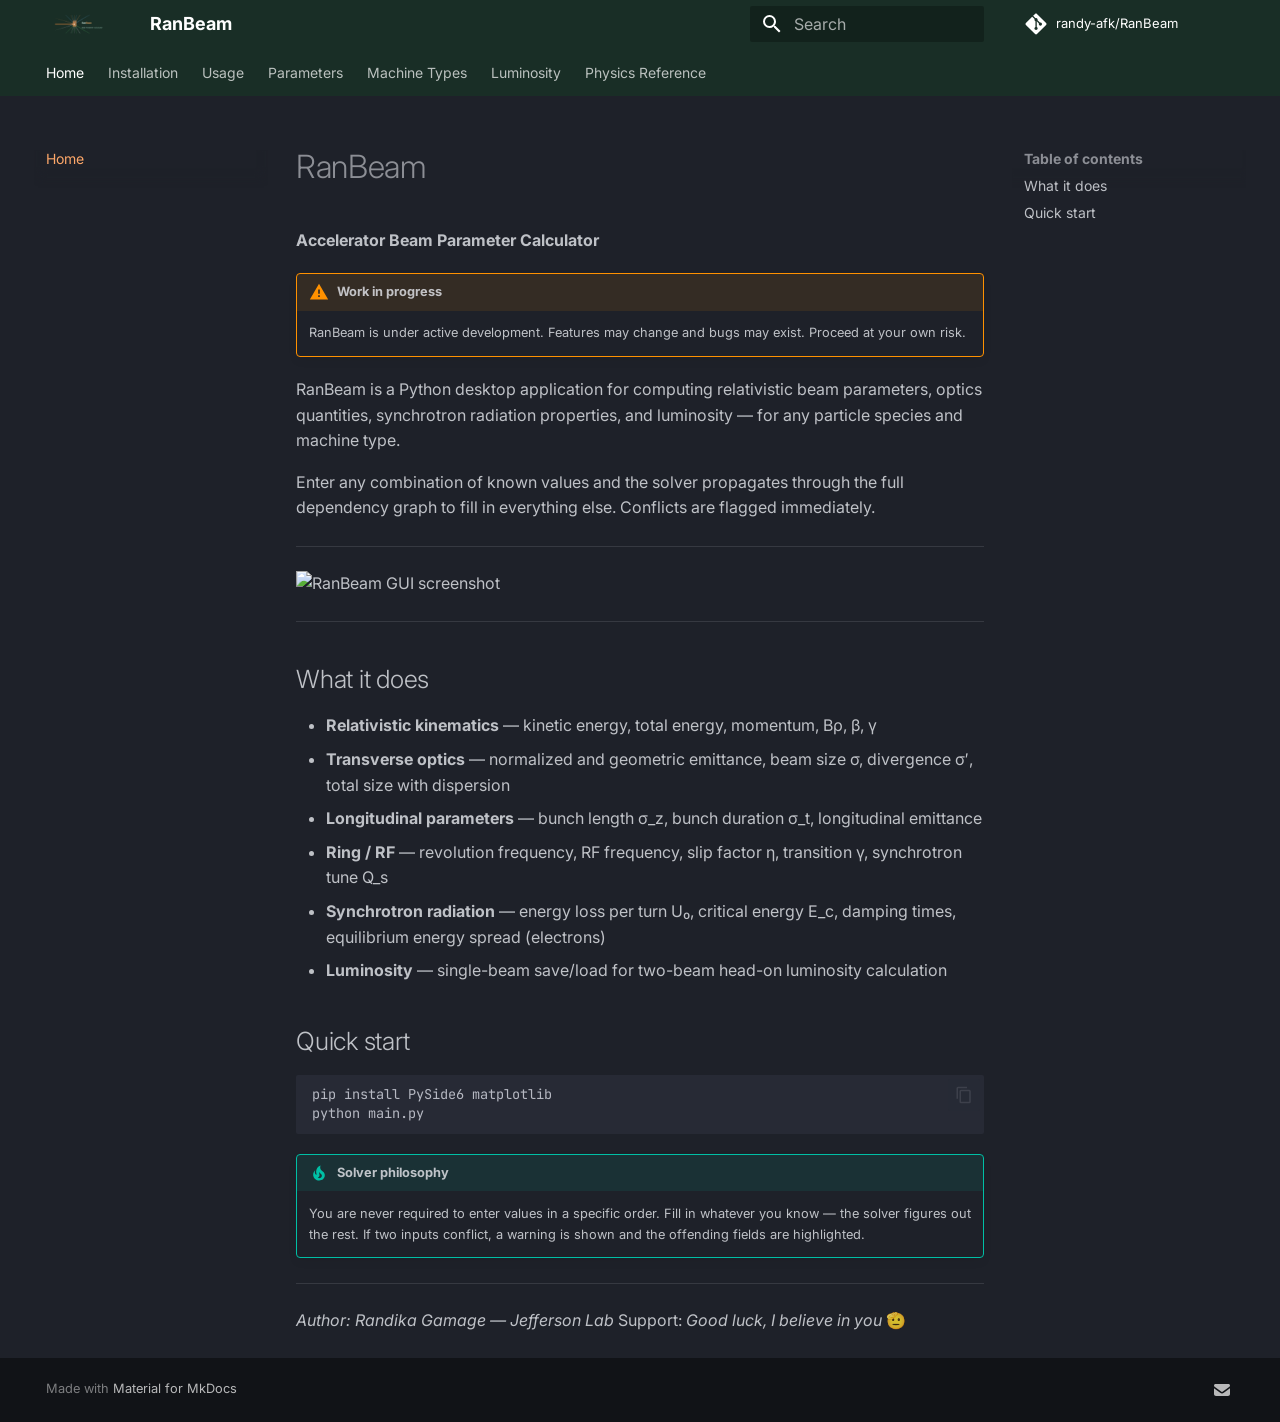
==== index.html @ 553f6d74 "Deployed a06f9b6 with MkDocs version: 1.6.1" ====
<!doctype html>
<html lang="en" class="no-js">
  <head>
    
      <meta charset="utf-8">
      <meta name="viewport" content="width=device-width,initial-scale=1">
      
      
      
        <link rel="canonical" href="https://randy-afk.github.io/RanBeam/">
      
      
      
        <link rel="next" href="installation/">
      
      
        
      
      
      <link rel="icon" href="assets/logo_docs.png">
      <meta name="generator" content="mkdocs-1.6.1, mkdocs-material-9.7.6">
    
    
      
        <title>RanBeam</title>
      
    
    
      <link rel="stylesheet" href="assets/stylesheets/main.484c7ddc.min.css">
      
        
        <link rel="stylesheet" href="assets/stylesheets/palette.ab4e12ef.min.css">
      
      


    
    
      
    
    
      
        
        
        <link rel="preconnect" href="https://fonts.gstatic.com" crossorigin>
        <link rel="stylesheet" href="https://fonts.googleapis.com/css?family=Inter:300,300i,400,400i,700,700i%7CJetBrains+Mono:400,400i,700,700i&display=fallback">
        <style>:root{--md-text-font:"Inter";--md-code-font:"JetBrains Mono"}</style>
      
    
    
      <link rel="stylesheet" href="stylesheets/extra.css">
    
    <script>__md_scope=new URL(".",location),__md_hash=e=>[...e].reduce(((e,_)=>(e<<5)-e+_.charCodeAt(0)),0),__md_get=(e,_=localStorage,t=__md_scope)=>JSON.parse(_.getItem(t.pathname+"."+e)),__md_set=(e,_,t=localStorage,a=__md_scope)=>{try{t.setItem(a.pathname+"."+e,JSON.stringify(_))}catch(e){}}</script>
    
      

    
    
  </head>
  
  
    
    
    
    
    
    <body dir="ltr" data-md-color-scheme="slate" data-md-color-primary="custom" data-md-color-accent="deep-orange">
  
    
    <input class="md-toggle" data-md-toggle="drawer" type="checkbox" id="__drawer" autocomplete="off">
    <input class="md-toggle" data-md-toggle="search" type="checkbox" id="__search" autocomplete="off">
    <label class="md-overlay" for="__drawer"></label>
    <div data-md-component="skip">
      
        
        <a href="#ranbeam" class="md-skip">
          Skip to content
        </a>
      
    </div>
    <div data-md-component="announce">
      
    </div>
    
    
      

<header class="md-header" data-md-component="header">
  <nav class="md-header__inner md-grid" aria-label="Header">
    <a href="." title="RanBeam" class="md-header__button md-logo" aria-label="RanBeam" data-md-component="logo">
      
  <img src="assets/logo_docs.png" alt="logo">

    </a>
    <label class="md-header__button md-icon" for="__drawer">
      
      <svg xmlns="http://www.w3.org/2000/svg" viewBox="0 0 24 24"><path d="M3 6h18v2H3zm0 5h18v2H3zm0 5h18v2H3z"/></svg>
    </label>
    <div class="md-header__title" data-md-component="header-title">
      <div class="md-header__ellipsis">
        <div class="md-header__topic">
          <span class="md-ellipsis">
            RanBeam
          </span>
        </div>
        <div class="md-header__topic" data-md-component="header-topic">
          <span class="md-ellipsis">
            
              Home
            
          </span>
        </div>
      </div>
    </div>
    
      
    
    
    
    
      
      
        <label class="md-header__button md-icon" for="__search">
          
          <svg xmlns="http://www.w3.org/2000/svg" viewBox="0 0 24 24"><path d="M9.5 3A6.5 6.5 0 0 1 16 9.5c0 1.61-.59 3.09-1.56 4.23l.27.27h.79l5 5-1.5 1.5-5-5v-.79l-.27-.27A6.52 6.52 0 0 1 9.5 16 6.5 6.5 0 0 1 3 9.5 6.5 6.5 0 0 1 9.5 3m0 2C7 5 5 7 5 9.5S7 14 9.5 14 14 12 14 9.5 12 5 9.5 5"/></svg>
        </label>
        <div class="md-search" data-md-component="search" role="dialog">
  <label class="md-search__overlay" for="__search"></label>
  <div class="md-search__inner" role="search">
    <form class="md-search__form" name="search">
      <input type="text" class="md-search__input" name="query" aria-label="Search" placeholder="Search" autocapitalize="off" autocorrect="off" autocomplete="off" spellcheck="false" data-md-component="search-query" required>
      <label class="md-search__icon md-icon" for="__search">
        
        <svg xmlns="http://www.w3.org/2000/svg" viewBox="0 0 24 24"><path d="M9.5 3A6.5 6.5 0 0 1 16 9.5c0 1.61-.59 3.09-1.56 4.23l.27.27h.79l5 5-1.5 1.5-5-5v-.79l-.27-.27A6.52 6.52 0 0 1 9.5 16 6.5 6.5 0 0 1 3 9.5 6.5 6.5 0 0 1 9.5 3m0 2C7 5 5 7 5 9.5S7 14 9.5 14 14 12 14 9.5 12 5 9.5 5"/></svg>
        
        <svg xmlns="http://www.w3.org/2000/svg" viewBox="0 0 24 24"><path d="M20 11v2H8l5.5 5.5-1.42 1.42L4.16 12l7.92-7.92L13.5 5.5 8 11z"/></svg>
      </label>
      <nav class="md-search__options" aria-label="Search">
        
        <button type="reset" class="md-search__icon md-icon" title="Clear" aria-label="Clear" tabindex="-1">
          
          <svg xmlns="http://www.w3.org/2000/svg" viewBox="0 0 24 24"><path d="M19 6.41 17.59 5 12 10.59 6.41 5 5 6.41 10.59 12 5 17.59 6.41 19 12 13.41 17.59 19 19 17.59 13.41 12z"/></svg>
        </button>
      </nav>
      
        <div class="md-search__suggest" data-md-component="search-suggest"></div>
      
    </form>
    <div class="md-search__output">
      <div class="md-search__scrollwrap" tabindex="0" data-md-scrollfix>
        <div class="md-search-result" data-md-component="search-result">
          <div class="md-search-result__meta">
            Initializing search
          </div>
          <ol class="md-search-result__list" role="presentation"></ol>
        </div>
      </div>
    </div>
  </div>
</div>
      
    
    
      <div class="md-header__source">
        <a href="https://github.com/randy-afk/RanBeam" title="Go to repository" class="md-source" data-md-component="source">
  <div class="md-source__icon md-icon">
    
    <svg xmlns="http://www.w3.org/2000/svg" viewBox="0 0 448 512"><!--! Font Awesome Free 7.1.0 by @fontawesome - https://fontawesome.com License - https://fontawesome.com/license/free (Icons: CC BY 4.0, Fonts: SIL OFL 1.1, Code: MIT License) Copyright 2025 Fonticons, Inc.--><path d="M439.6 236.1 244 40.5c-5.4-5.5-12.8-8.5-20.4-8.5s-15 3-20.4 8.4L162.5 81l51.5 51.5c27.1-9.1 52.7 16.8 43.4 43.7l49.7 49.7c34.2-11.8 61.2 31 35.5 56.7-26.5 26.5-70.2-2.9-56-37.3L240.3 199v121.9c25.3 12.5 22.3 41.8 9.1 55-6.4 6.4-15.2 10.1-24.3 10.1s-17.8-3.6-24.3-10.1c-17.6-17.6-11.1-46.9 11.2-56v-123c-20.8-8.5-24.6-30.7-18.6-45L142.6 101 8.5 235.1C3 240.6 0 247.9 0 255.5s3 15 8.5 20.4l195.6 195.7c5.4 5.4 12.7 8.4 20.4 8.4s15-3 20.4-8.4l194.7-194.7c5.4-5.4 8.4-12.8 8.4-20.4s-3-15-8.4-20.4"/></svg>
  </div>
  <div class="md-source__repository">
    randy-afk/RanBeam
  </div>
</a>
      </div>
    
  </nav>
  
</header>
    
    <div class="md-container" data-md-component="container">
      
      
        
          
            
<nav class="md-tabs" aria-label="Tabs" data-md-component="tabs">
  <div class="md-grid">
    <ul class="md-tabs__list">
      
        
  
  
  
    
  
  
    <li class="md-tabs__item md-tabs__item--active">
      <a href="." class="md-tabs__link">
        
  
  
    
  
  Home

      </a>
    </li>
  

      
        
  
  
  
  
    <li class="md-tabs__item">
      <a href="installation/" class="md-tabs__link">
        
  
  
    
  
  Installation

      </a>
    </li>
  

      
        
  
  
  
  
    <li class="md-tabs__item">
      <a href="usage/" class="md-tabs__link">
        
  
  
    
  
  Usage

      </a>
    </li>
  

      
        
  
  
  
  
    <li class="md-tabs__item">
      <a href="parameters/" class="md-tabs__link">
        
  
  
    
  
  Parameters

      </a>
    </li>
  

      
        
  
  
  
  
    <li class="md-tabs__item">
      <a href="machine_types/" class="md-tabs__link">
        
  
  
    
  
  Machine Types

      </a>
    </li>
  

      
        
  
  
  
  
    <li class="md-tabs__item">
      <a href="luminosity/" class="md-tabs__link">
        
  
  
    
  
  Luminosity

      </a>
    </li>
  

      
        
  
  
  
  
    <li class="md-tabs__item">
      <a href="physics/" class="md-tabs__link">
        
  
  
    
  
  Physics Reference

      </a>
    </li>
  

      
    </ul>
  </div>
</nav>
          
        
      
      <main class="md-main" data-md-component="main">
        <div class="md-main__inner md-grid">
          
            
              
              <div class="md-sidebar md-sidebar--primary" data-md-component="sidebar" data-md-type="navigation" >
                <div class="md-sidebar__scrollwrap">
                  <div class="md-sidebar__inner">
                    


  


<nav class="md-nav md-nav--primary md-nav--lifted" aria-label="Navigation" data-md-level="0">
  <label class="md-nav__title" for="__drawer">
    <a href="." title="RanBeam" class="md-nav__button md-logo" aria-label="RanBeam" data-md-component="logo">
      
  <img src="assets/logo_docs.png" alt="logo">

    </a>
    RanBeam
  </label>
  
    <div class="md-nav__source">
      <a href="https://github.com/randy-afk/RanBeam" title="Go to repository" class="md-source" data-md-component="source">
  <div class="md-source__icon md-icon">
    
    <svg xmlns="http://www.w3.org/2000/svg" viewBox="0 0 448 512"><!--! Font Awesome Free 7.1.0 by @fontawesome - https://fontawesome.com License - https://fontawesome.com/license/free (Icons: CC BY 4.0, Fonts: SIL OFL 1.1, Code: MIT License) Copyright 2025 Fonticons, Inc.--><path d="M439.6 236.1 244 40.5c-5.4-5.5-12.8-8.5-20.4-8.5s-15 3-20.4 8.4L162.5 81l51.5 51.5c27.1-9.1 52.7 16.8 43.4 43.7l49.7 49.7c34.2-11.8 61.2 31 35.5 56.7-26.5 26.5-70.2-2.9-56-37.3L240.3 199v121.9c25.3 12.5 22.3 41.8 9.1 55-6.4 6.4-15.2 10.1-24.3 10.1s-17.8-3.6-24.3-10.1c-17.6-17.6-11.1-46.9 11.2-56v-123c-20.8-8.5-24.6-30.7-18.6-45L142.6 101 8.5 235.1C3 240.6 0 247.9 0 255.5s3 15 8.5 20.4l195.6 195.7c5.4 5.4 12.7 8.4 20.4 8.4s15-3 20.4-8.4l194.7-194.7c5.4-5.4 8.4-12.8 8.4-20.4s-3-15-8.4-20.4"/></svg>
  </div>
  <div class="md-source__repository">
    randy-afk/RanBeam
  </div>
</a>
    </div>
  
  <ul class="md-nav__list" data-md-scrollfix>
    
      
      
  
  
    
  
  
  
    <li class="md-nav__item md-nav__item--active">
      
      <input class="md-nav__toggle md-toggle" type="checkbox" id="__toc">
      
      
        
      
      
        <label class="md-nav__link md-nav__link--active" for="__toc">
          
  
  
  <span class="md-ellipsis">
    
  
    Home
  

    
  </span>
  
  

          <span class="md-nav__icon md-icon"></span>
        </label>
      
      <a href="." class="md-nav__link md-nav__link--active">
        
  
  
  <span class="md-ellipsis">
    
  
    Home
  

    
  </span>
  
  

      </a>
      
        

<nav class="md-nav md-nav--secondary" aria-label="Table of contents">
  
  
  
    
  
  
    <label class="md-nav__title" for="__toc">
      <span class="md-nav__icon md-icon"></span>
      Table of contents
    </label>
    <ul class="md-nav__list" data-md-component="toc" data-md-scrollfix>
      
        <li class="md-nav__item">
  <a href="#what-it-does" class="md-nav__link">
    <span class="md-ellipsis">
      
        What it does
      
    </span>
  </a>
  
</li>
      
        <li class="md-nav__item">
  <a href="#quick-start" class="md-nav__link">
    <span class="md-ellipsis">
      
        Quick start
      
    </span>
  </a>
  
</li>
      
    </ul>
  
</nav>
      
    </li>
  

    
      
      
  
  
  
  
    <li class="md-nav__item">
      <a href="installation/" class="md-nav__link">
        
  
  
  <span class="md-ellipsis">
    
  
    Installation
  

    
  </span>
  
  

      </a>
    </li>
  

    
      
      
  
  
  
  
    <li class="md-nav__item">
      <a href="usage/" class="md-nav__link">
        
  
  
  <span class="md-ellipsis">
    
  
    Usage
  

    
  </span>
  
  

      </a>
    </li>
  

    
      
      
  
  
  
  
    <li class="md-nav__item">
      <a href="parameters/" class="md-nav__link">
        
  
  
  <span class="md-ellipsis">
    
  
    Parameters
  

    
  </span>
  
  

      </a>
    </li>
  

    
      
      
  
  
  
  
    <li class="md-nav__item">
      <a href="machine_types/" class="md-nav__link">
        
  
  
  <span class="md-ellipsis">
    
  
    Machine Types
  

    
  </span>
  
  

      </a>
    </li>
  

    
      
      
  
  
  
  
    <li class="md-nav__item">
      <a href="luminosity/" class="md-nav__link">
        
  
  
  <span class="md-ellipsis">
    
  
    Luminosity
  

    
  </span>
  
  

      </a>
    </li>
  

    
      
      
  
  
  
  
    <li class="md-nav__item">
      <a href="physics/" class="md-nav__link">
        
  
  
  <span class="md-ellipsis">
    
  
    Physics Reference
  

    
  </span>
  
  

      </a>
    </li>
  

    
  </ul>
</nav>
                  </div>
                </div>
              </div>
            
            
              
              <div class="md-sidebar md-sidebar--secondary" data-md-component="sidebar" data-md-type="toc" >
                <div class="md-sidebar__scrollwrap">
                  <div class="md-sidebar__inner">
                    

<nav class="md-nav md-nav--secondary" aria-label="Table of contents">
  
  
  
    
  
  
    <label class="md-nav__title" for="__toc">
      <span class="md-nav__icon md-icon"></span>
      Table of contents
    </label>
    <ul class="md-nav__list" data-md-component="toc" data-md-scrollfix>
      
        <li class="md-nav__item">
  <a href="#what-it-does" class="md-nav__link">
    <span class="md-ellipsis">
      
        What it does
      
    </span>
  </a>
  
</li>
      
        <li class="md-nav__item">
  <a href="#quick-start" class="md-nav__link">
    <span class="md-ellipsis">
      
        Quick start
      
    </span>
  </a>
  
</li>
      
    </ul>
  
</nav>
                  </div>
                </div>
              </div>
            
          
          
            <div class="md-content" data-md-component="content">
              
              <article class="md-content__inner md-typeset">
                
                  


  
  


<h1 id="ranbeam">RanBeam</h1>
<p><strong>Accelerator Beam Parameter Calculator</strong></p>
<div class="admonition warning">
<p class="admonition-title">Work in progress</p>
<p>RanBeam is under active development. Features may change and bugs may exist.
Proceed at your own risk.</p>
</div>
<p>RanBeam is a Python desktop application for computing relativistic beam parameters, optics quantities, synchrotron radiation properties, and luminosity — for any particle species and machine type.</p>
<p>Enter any combination of known values and the solver propagates through the full dependency graph to fill in everything else. Conflicts are flagged immediately.</p>
<hr />
<p><img alt="RanBeam GUI screenshot" src="assets/screenshot.png" /></p>
<hr />
<h2 id="what-it-does">What it does</h2>
<ul>
<li><strong>Relativistic kinematics</strong> — kinetic energy, total energy, momentum, Bρ, β, γ</li>
<li><strong>Transverse optics</strong> — normalized and geometric emittance, beam size σ, divergence σ′, total size with dispersion</li>
<li><strong>Longitudinal parameters</strong> — bunch length σ_z, bunch duration σ_t, longitudinal emittance</li>
<li><strong>Ring / RF</strong> — revolution frequency, RF frequency, slip factor η, transition γ, synchrotron tune Q_s</li>
<li><strong>Synchrotron radiation</strong> — energy loss per turn U₀, critical energy E_c, damping times, equilibrium energy spread (electrons)</li>
<li><strong>Luminosity</strong> — single-beam save/load for two-beam head-on luminosity calculation</li>
</ul>
<h2 id="quick-start">Quick start</h2>
<div class="highlight"><pre><span></span><code><a id="__codelineno-0-1" name="__codelineno-0-1" href="#__codelineno-0-1"></a>pip<span class="w"> </span>install<span class="w"> </span>PySide6<span class="w"> </span>matplotlib
<a id="__codelineno-0-2" name="__codelineno-0-2" href="#__codelineno-0-2"></a>python<span class="w"> </span>main.py
</code></pre></div>
<div class="admonition tip">
<p class="admonition-title">Solver philosophy</p>
<p>You are never required to enter values in a specific order. Fill in whatever you know — the solver figures out the rest. If two inputs conflict, a warning is shown and the offending fields are highlighted.</p>
</div>
<hr />
<p><em>Author: Randika Gamage — Jefferson Lab</em>
Support: <em>Good luck, I believe in you</em> 🫡</p>












                
              </article>
            </div>
          
          
<script>var target=document.getElementById(location.hash.slice(1));target&&target.name&&(target.checked=target.name.startsWith("__tabbed_"))</script>
        </div>
        
          <button type="button" class="md-top md-icon" data-md-component="top" hidden>
  
  <svg xmlns="http://www.w3.org/2000/svg" viewBox="0 0 24 24"><path d="M13 20h-2V8l-5.5 5.5-1.42-1.42L12 4.16l7.92 7.92-1.42 1.42L13 8z"/></svg>
  Back to top
</button>
        
      </main>
      
        <footer class="md-footer">
  
  <div class="md-footer-meta md-typeset">
    <div class="md-footer-meta__inner md-grid">
      <div class="md-copyright">
  
  
    Made with
    <a href="https://squidfunk.github.io/mkdocs-material/" target="_blank" rel="noopener">
      Material for MkDocs
    </a>
  
</div>
      
        
<div class="md-social">
  
    
    
    
    
    <a href="mailto:randika@jlab.org" target="_blank" rel="noopener" title="Randika Gamage" class="md-social__link">
      <svg xmlns="http://www.w3.org/2000/svg" viewBox="0 0 512 512"><!--! Font Awesome Free 7.1.0 by @fontawesome - https://fontawesome.com License - https://fontawesome.com/license/free (Icons: CC BY 4.0, Fonts: SIL OFL 1.1, Code: MIT License) Copyright 2025 Fonticons, Inc.--><path d="M48 64C21.5 64 0 85.5 0 112c0 15.1 7.1 29.3 19.2 38.4l208 156a48 48 0 0 0 57.6 0l208-156c12.1-9.1 19.2-23.3 19.2-38.4 0-26.5-21.5-48-48-48zM0 196v188c0 35.3 28.7 64 64 64h384c35.3 0 64-28.7 64-64V196L313.6 344.8c-34.1 25.6-81.1 25.6-115.2 0z"/></svg>
    </a>
  
</div>
      
    </div>
  </div>
</footer>
      
    </div>
    <div class="md-dialog" data-md-component="dialog">
      <div class="md-dialog__inner md-typeset"></div>
    </div>
    
    
    
      
      
      <script id="__config" type="application/json">{"annotate": null, "base": ".", "features": ["navigation.tabs", "navigation.sections", "navigation.top", "search.highlight", "search.suggest", "content.code.copy"], "search": "assets/javascripts/workers/search.2c215733.min.js", "tags": null, "translations": {"clipboard.copied": "Copied to clipboard", "clipboard.copy": "Copy to clipboard", "search.result.more.one": "1 more on this page", "search.result.more.other": "# more on this page", "search.result.none": "No matching documents", "search.result.one": "1 matching document", "search.result.other": "# matching documents", "search.result.placeholder": "Type to start searching", "search.result.term.missing": "Missing", "select.version": "Select version"}, "version": null}</script>
    
    
      <script src="assets/javascripts/bundle.79ae519e.min.js"></script>
      
        <script src="https://cdnjs.cloudflare.com/ajax/libs/mathjax/3.2.2/es5/tex-mml-chtml.min.js"></script>
      
    
  </body>
</html>
---- assets/stylesheets/main.484c7ddc.min.css ----
@charset "UTF-8";html{-webkit-text-size-adjust:none;-moz-text-size-adjust:none;text-size-adjust:none;box-sizing:border-box}*,:after,:before{box-sizing:inherit}@media (prefers-reduced-motion){*,:after,:before{transition:none!important}}body{margin:0}a,button,input,label{-webkit-tap-highlight-color:transparent}a{color:inherit;text-decoration:none}hr{border:0;box-sizing:initial;display:block;height:.05rem;overflow:visible;padding:0}small{font-size:80%}sub,sup{line-height:1em}img{border-style:none}table{border-collapse:initial;border-spacing:0}td,th{font-weight:400;vertical-align:top}button{background:#0000;border:0;font-family:inherit;font-size:inherit;margin:0;padding:0}input{border:0;outline:none}:root{--md-primary-fg-color:#4051b5;--md-primary-fg-color--light:#5d6cc0;--md-primary-fg-color--dark:#303fa1;--md-primary-bg-color:#fff;--md-primary-bg-color--light:#ffffffb3;--md-accent-fg-color:#526cfe;--md-accent-fg-color--transparent:#526cfe1a;--md-accent-bg-color:#fff;--md-accent-bg-color--light:#ffffffb3}[data-md-color-scheme=default]{color-scheme:light}[data-md-color-scheme=default] img[src$="#gh-dark-mode-only"],[data-md-color-scheme=default] img[src$="#only-dark"]{display:none}:root,[data-md-color-scheme=default]{--md-hue:225deg;--md-default-fg-color:#000000de;--md-default-fg-color--light:#0000008a;--md-default-fg-color--lighter:#00000052;--md-default-fg-color--lightest:#00000012;--md-default-bg-color:#fff;--md-default-bg-color--light:#ffffffb3;--md-default-bg-color--lighter:#ffffff4d;--md-default-bg-color--lightest:#ffffff1f;--md-code-fg-color:#36464e;--md-code-bg-color:#f5f5f5;--md-code-bg-color--light:#f5f5f5b3;--md-code-bg-color--lighter:#f5f5f54d;--md-code-hl-color:#4287ff;--md-code-hl-color--light:#4287ff1a;--md-code-hl-number-color:#d52a2a;--md-code-hl-special-color:#db1457;--md-code-hl-function-color:#a846b9;--md-code-hl-constant-color:#6e59d9;--md-code-hl-keyword-color:#3f6ec6;--md-code-hl-string-color:#1c7d4d;--md-code-hl-name-color:var(--md-code-fg-color);--md-code-hl-operator-color:var(--md-default-fg-color--light);--md-code-hl-punctuation-color:var(--md-default-fg-color--light);--md-code-hl-comment-color:var(--md-default-fg-color--light);--md-code-hl-generic-color:var(--md-default-fg-color--light);--md-code-hl-variable-color:var(--md-default-fg-color--light);--md-typeset-color:var(--md-default-fg-color);--md-typeset-a-color:var(--md-primary-fg-color);--md-typeset-del-color:#f5503d26;--md-typeset-ins-color:#0bd57026;--md-typeset-kbd-color:#fafafa;--md-typeset-kbd-accent-color:#fff;--md-typeset-kbd-border-color:#b8b8b8;--md-typeset-mark-color:#ffff0080;--md-typeset-table-color:#0000001f;--md-typeset-table-color--light:rgba(0,0,0,.035);--md-admonition-fg-color:var(--md-default-fg-color);--md-admonition-bg-color:var(--md-default-bg-color);--md-warning-fg-color:#000000de;--md-warning-bg-color:#ff9;--md-footer-fg-color:#fff;--md-footer-fg-color--light:#ffffffb3;--md-footer-fg-color--lighter:#ffffff73;--md-footer-bg-color:#000000de;--md-footer-bg-color--dark:#00000052;--md-shadow-z1:0 0.2rem 0.5rem #0000000d,0 0 0.05rem #0000001a;--md-shadow-z2:0 0.2rem 0.5rem #0000001a,0 0 0.05rem #00000040;--md-shadow-z3:0 0.2rem 0.5rem #0003,0 0 0.05rem #00000059}.md-icon svg{fill:currentcolor;display:block;height:1.2rem;width:1.2rem}body{-webkit-font-smoothing:antialiased;-moz-osx-font-smoothing:grayscale;--md-text-font-family:var(--md-text-font,_),-apple-system,BlinkMacSystemFont,Helvetica,Arial,sans-serif;--md-code-font-family:var(--md-code-font,_),SFMono-Regular,Consolas,Menlo,monospace}aside,body,input{font-feature-settings:"kern","liga";color:var(--md-typeset-color);font-family:var(--md-text-font-family)}code,kbd,pre{font-feature-settings:"kern";font-family:var(--md-code-font-family)}:root{--md-typeset-table-sort-icon:url('data:image/svg+xml;charset=utf-8,<svg xmlns="http://www.w3.org/2000/svg" viewBox="0 0 24 24"><path d="m18 21-4-4h3V7h-3l4-4 4 4h-3v10h3M2 19v-2h10v2M2 13v-2h7v2M2 7V5h4v2z"/></svg>');--md-typeset-table-sort-icon--asc:url('data:image/svg+xml;charset=utf-8,<svg xmlns="http://www.w3.org/2000/svg" viewBox="0 0 24 24"><path d="M19 17h3l-4 4-4-4h3V3h2M2 17h10v2H2M6 5v2H2V5m0 6h7v2H2z"/></svg>');--md-typeset-table-sort-icon--desc:url('data:image/svg+xml;charset=utf-8,<svg xmlns="http://www.w3.org/2000/svg" viewBox="0 0 24 24"><path d="M19 7h3l-4-4-4 4h3v14h2M2 17h10v2H2M6 5v2H2V5m0 6h7v2H2z"/></svg>')}.md-typeset{-webkit-print-color-adjust:exact;color-adjust:exact;font-size:.8rem;line-height:1.6;overflow-wrap:break-word}@media print{.md-typeset{font-size:.68rem}}.md-typeset blockquote,.md-typeset dl,.md-typeset figure,.md-typeset ol,.md-typeset pre,.md-typeset ul{margin-bottom:1em;margin-top:1em}.md-typeset h1{color:var(--md-default-fg-color--light);font-size:2em;line-height:1.3;margin:0 0 1.25em}.md-typeset h1,.md-typeset h2{font-weight:300;letter-spacing:-.01em}.md-typeset h2{font-size:1.5625em;line-height:1.4;margin:1.6em 0 .64em}.md-typeset h3{font-size:1.25em;font-weight:400;letter-spacing:-.01em;line-height:1.5;margin:1.6em 0 .8em}.md-typeset h2+h3{margin-top:.8em}.md-typeset h4{font-weight:700;letter-spacing:-.01em;margin:1em 0}.md-typeset h5,.md-typeset h6{color:var(--md-default-fg-color--light);font-size:.8em;font-weight:700;letter-spacing:-.01em;margin:1.25em 0}.md-typeset h5{text-transform:uppercase}.md-typeset h5 code{text-transform:none}.md-typeset hr{border-bottom:.05rem solid var(--md-default-fg-color--lightest);display:flow-root;margin:1.5em 0}.md-typeset a{color:var(--md-typeset-a-color);word-break:break-word}.md-typeset a,.md-typeset a:before{transition:color 125ms}.md-typeset a:focus,.md-typeset a:hover{color:var(--md-accent-fg-color)}.md-typeset a:focus code,.md-typeset a:hover code{background-color:var(--md-accent-fg-color--transparent);color:var(--md-accent-fg-color)}.md-typeset a code{color:var(--md-typeset-a-color)}.md-typeset a.focus-visible{outline-color:var(--md-accent-fg-color);outline-offset:.2rem}.md-typeset code,.md-typeset kbd,.md-typeset pre{color:var(--md-code-fg-color);direction:ltr;font-variant-ligatures:none;transition:background-color 125ms}@media print{.md-typeset code,.md-typeset kbd,.md-typeset pre{white-space:pre-wrap}}.md-typeset code{background-color:var(--md-code-bg-color);border-radius:.1rem;-webkit-box-decoration-break:clone;box-decoration-break:clone;font-size:.85em;padding:0 .2941176471em;transition:color 125ms,background-color 125ms;word-break:break-word}.md-typeset code:not(.focus-visible){-webkit-tap-highlight-color:transparent;outline:none}.md-typeset pre{display:flow-root;line-height:1.4;position:relative}.md-typeset pre>code{-webkit-box-decoration-break:slice;box-decoration-break:slice;box-shadow:none;display:block;margin:0;outline-color:var(--md-accent-fg-color);overflow:auto;padding:.7720588235em 1.1764705882em;scrollbar-color:var(--md-default-fg-color--lighter) #0000;scrollbar-width:thin;touch-action:auto;word-break:normal}.md-typeset pre>code:hover{scrollbar-color:var(--md-accent-fg-color) #0000}.md-typeset pre>code::-webkit-scrollbar{height:.2rem;width:.2rem}.md-typeset pre>code::-webkit-scrollbar-thumb{background-color:var(--md-default-fg-color--lighter)}.md-typeset pre>code::-webkit-scrollbar-thumb:hover{background-color:var(--md-accent-fg-color)}.md-typeset kbd{background-color:var(--md-typeset-kbd-color);border-radius:.1rem;box-shadow:0 .1rem 0 .05rem var(--md-typeset-kbd-border-color),0 .1rem 0 var(--md-typeset-kbd-border-color),0 -.1rem .2rem var(--md-typeset-kbd-accent-color) inset;color:var(--md-default-fg-color);display:inline-block;font-size:.75em;padding:0 .6666666667em;vertical-align:text-top;word-break:break-word}.md-typeset mark{background-color:var(--md-typeset-mark-color);-webkit-box-decoration-break:clone;box-decoration-break:clone;color:inherit;word-break:break-word}.md-typeset abbr{cursor:help;text-decoration:none}.md-typeset [data-preview],.md-typeset abbr{border-bottom:.05rem dotted var(--md-default-fg-color--light)}.md-typeset small{opacity:.75}[dir=ltr] .md-typeset sub,[dir=ltr] .md-typeset sup{margin-left:.078125em}[dir=rtl] .md-typeset sub,[dir=rtl] .md-typeset sup{margin-right:.078125em}[dir=ltr] .md-typeset blockquote{padding-left:.6rem}[dir=rtl] .md-typeset blockquote{padding-right:.6rem}[dir=ltr] .md-typeset blockquote{border-left:.2rem solid var(--md-default-fg-color--lighter)}[dir=rtl] .md-typeset blockquote{border-right:.2rem solid var(--md-default-fg-color--lighter)}.md-typeset blockquote{color:var(--md-default-fg-color--light);margin-left:0;margin-right:0}.md-typeset ul{list-style-type:disc}.md-typeset ul[type]{list-style-type:revert-layer}[dir=ltr] .md-typeset ol,[dir=ltr] .md-typeset ul{margin-left:.625em}[dir=rtl] .md-typeset ol,[dir=rtl] .md-typeset ul{margin-right:.625em}.md-typeset ol,.md-typeset ul{padding:0}.md-typeset ol:not([hidden]),.md-typeset ul:not([hidden]){display:flow-root}.md-typeset ol ol,.md-typeset ul ol{list-style-type:lower-alpha}.md-typeset ol ol ol,.md-typeset ul ol ol{list-style-type:lower-roman}.md-typeset ol ol ol ol,.md-typeset ul ol ol ol{list-style-type:upper-alpha}.md-typeset ol ol ol ol ol,.md-typeset ul ol ol ol ol{list-style-type:upper-roman}.md-typeset ol[type],.md-typeset ul[type]{list-style-type:revert-layer}[dir=ltr] .md-typeset ol li,[dir=ltr] .md-typeset ul li{margin-left:1.25em}[dir=rtl] .md-typeset ol li,[dir=rtl] .md-typeset ul li{margin-right:1.25em}.md-typeset ol li,.md-typeset ul li{margin-bottom:.5em}.md-typeset ol li blockquote,.md-typeset ol li p,.md-typeset ul li blockquote,.md-typeset ul li p{margin:.5em 0}.md-typeset ol li:last-child,.md-typeset ul li:last-child{margin-bottom:0}[dir=ltr] .md-typeset ol li ol,[dir=ltr] .md-typeset ol li ul,[dir=ltr] .md-typeset ul li ol,[dir=ltr] .md-typeset ul li ul{margin-left:.625em}[dir=rtl] .md-typeset ol li ol,[dir=rtl] .md-typeset ol li ul,[dir=rtl] .md-typeset ul li ol,[dir=rtl] .md-typeset ul li ul{margin-right:.625em}.md-typeset ol li ol,.md-typeset ol li ul,.md-typeset ul li ol,.md-typeset ul li ul{margin-bottom:.5em;margin-top:.5em}[dir=ltr] .md-typeset dd{margin-left:1.875em}[dir=rtl] .md-typeset dd{margin-right:1.875em}.md-typeset dd{margin-bottom:1.5em;margin-top:1em}.md-typeset img,.md-typeset svg,.md-typeset video{height:auto;max-width:100%}.md-typeset img[align=left]{margin:1em 1em 1em 0}.md-typeset img[align=right]{margin:1em 0 1em 1em}.md-typeset img[align]:only-child{margin-top:0}.md-typeset figure{display:flow-root;margin:1em auto;max-width:100%;text-align:center;width:fit-content}.md-typeset figure img{display:block;margin:0 auto}.md-typeset figcaption{font-style:italic;margin:1em auto;max-width:24rem}.md-typeset iframe{max-width:100%}.md-typeset table:not([class]){background-color:var(--md-default-bg-color);border:.05rem solid var(--md-typeset-table-color);border-radius:.1rem;display:inline-block;font-size:.64rem;max-width:100%;overflow:auto;touch-action:auto}@media print{.md-typeset table:not([class]){display:table}}.md-typeset table:not([class])+*{margin-top:1.5em}.md-typeset table:not([class]) td>:first-child,.md-typeset table:not([class]) th>:first-child{margin-top:0}.md-typeset table:not([class]) td>:last-child,.md-typeset table:not([class]) th>:last-child{margin-bottom:0}.md-typeset table:not([class]) td:not([align]),.md-typeset table:not([class]) th:not([align]){text-align:left}[dir=rtl] .md-typeset table:not([class]) td:not([align]),[dir=rtl] .md-typeset table:not([class]) th:not([align]){text-align:right}.md-typeset table:not([class]) th{font-weight:700;min-width:5rem;padding:.9375em 1.25em;vertical-align:top}.md-typeset table:not([class]) td{border-top:.05rem solid var(--md-typeset-table-color);padding:.9375em 1.25em;vertical-align:top}.md-typeset table:not([class]) tbody tr{transition:background-color 125ms}.md-typeset table:not([class]) tbody tr:hover{background-color:var(--md-typeset-table-color--light);box-shadow:0 .05rem 0 var(--md-default-bg-color) inset}.md-typeset table:not([class]) a{word-break:normal}.md-typeset table th[role=columnheader]{cursor:pointer}[dir=ltr] .md-typeset table th[role=columnheader]:after{margin-left:.5em}[dir=rtl] .md-typeset table th[role=columnheader]:after{margin-right:.5em}.md-typeset table th[role=columnheader]:after{content:"";display:inline-block;height:1.2em;-webkit-mask-image:var(--md-typeset-table-sort-icon);mask-image:var(--md-typeset-table-sort-icon);-webkit-mask-repeat:no-repeat;mask-repeat:no-repeat;-webkit-mask-size:contain;mask-size:contain;transition:background-color 125ms;vertical-align:text-bottom;width:1.2em}.md-typeset table th[role=columnheader]:hover:after{background-color:var(--md-default-fg-color--lighter)}.md-typeset table th[role=columnheader][aria-sort=ascending]:after{background-color:var(--md-default-fg-color--light);-webkit-mask-image:var(--md-typeset-table-sort-icon--asc);mask-image:var(--md-typeset-table-sort-icon--asc)}.md-typeset table th[role=columnheader][aria-sort=descending]:after{background-color:var(--md-default-fg-color--light);-webkit-mask-image:var(--md-typeset-table-sort-icon--desc);mask-image:var(--md-typeset-table-sort-icon--desc)}.md-typeset__scrollwrap{margin:1em -.8rem;overflow-x:auto;touch-action:auto}.md-typeset__table{display:inline-block;margin-bottom:.5em;padding:0 .8rem}@media print{.md-typeset__table{display:block}}html .md-typeset__table table{display:table;margin:0;overflow:hidden;width:100%}@media screen and (max-width:44.984375em){.md-content__inner>pre{margin:1em -.8rem}.md-content__inner>pre code{border-radius:0}}.md-typeset .md-author{border-radius:100%;display:block;flex-shrink:0;height:1.6rem;overflow:hidden;position:relative;transition:color 125ms,transform 125ms;width:1.6rem}.md-typeset .md-author img{display:block}.md-typeset .md-author--more{background:var(--md-default-fg-color--lightest);color:var(--md-default-fg-color--lighter);font-size:.6rem;font-weight:700;line-height:1.6rem;text-align:center}.md-typeset .md-author--long{height:2.4rem;width:2.4rem}.md-typeset a.md-author{transform:scale(1)}.md-typeset a.md-author img{border-radius:100%;filter:grayscale(100%) opacity(75%);transition:filter 125ms}.md-typeset a.md-author:focus,.md-typeset a.md-author:hover{transform:scale(1.1);z-index:1}.md-typeset a.md-author:focus img,.md-typeset a.md-author:hover img{filter:grayscale(0)}.md-banner{background-color:var(--md-footer-bg-color);color:var(--md-footer-fg-color);overflow:auto}@media print{.md-banner{display:none}}.md-banner--warning{background-color:var(--md-warning-bg-color);color:var(--md-warning-fg-color)}.md-banner__inner{font-size:.7rem;margin:.6rem auto;padding:0 .8rem}[dir=ltr] .md-banner__button{float:right}[dir=rtl] .md-banner__button{float:left}.md-banner__button{color:inherit;cursor:pointer;transition:opacity .25s}.no-js .md-banner__button{display:none}.md-banner__button:hover{opacity:.7}html{font-size:125%;height:100%;overflow-x:hidden}@media screen and (min-width:100em){html{font-size:137.5%}}@media screen and (min-width:125em){html{font-size:150%}}body{background-color:var(--md-default-bg-color);display:flex;flex-direction:column;font-size:.5rem;min-height:100%;position:relative;width:100%}@media print{body{display:block}}@media screen and (max-width:59.984375em){body[data-md-scrolllock]{position:fixed}}.md-grid{margin-left:auto;margin-right:auto;max-width:61rem}.md-container{display:flex;flex-direction:column;flex-grow:1}@media print{.md-container{display:block}}.md-main{flex-grow:1}.md-main__inner{display:flex;height:100%;margin-top:1.5rem}.md-ellipsis{overflow:hidden;text-overflow:ellipsis}.md-toggle{display:none}.md-option{height:0;opacity:0;position:absolute;width:0}.md-option:checked+label:not([hidden]){display:block}.md-option.focus-visible+label{outline-color:var(--md-accent-fg-color);outline-style:auto}.md-skip{background-color:var(--md-default-fg-color);border-radius:.1rem;color:var(--md-default-bg-color);font-size:.64rem;margin:.5rem;opacity:0;outline-color:var(--md-accent-fg-color);padding:.3rem .5rem;position:fixed;transform:translateY(.4rem);z-index:-1}.md-skip:focus{opacity:1;transform:translateY(0);transition:transform .25s cubic-bezier(.4,0,.2,1),opacity 175ms 75ms;z-index:10}@page{margin:25mm}:root{--md-clipboard-icon:url('data:image/svg+xml;charset=utf-8,<svg xmlns="http://www.w3.org/2000/svg" viewBox="0 0 24 24"><path d="M19 21H8V7h11m0-2H8a2 2 0 0 0-2 2v14a2 2 0 0 0 2 2h11a2 2 0 0 0 2-2V7a2 2 0 0 0-2-2m-3-4H4a2 2 0 0 0-2 2v14h2V3h12z"/></svg>')}.md-clipboard{border-radius:.1rem;color:var(--md-default-fg-color--lightest);cursor:pointer;height:1.5em;outline-color:var(--md-accent-fg-color);outline-offset:.1rem;transition:color .25s;width:1.5em;z-index:1}@media print{.md-clipboard{display:none}}.md-clipboard:not(.focus-visible){-webkit-tap-highlight-color:transparent;outline:none}:hover>.md-clipboard{color:var(--md-default-fg-color--light)}.md-clipboard:focus,.md-clipboard:hover{color:var(--md-accent-fg-color)}.md-clipboard:after{background-color:currentcolor;content:"";display:block;height:1.125em;margin:0 auto;-webkit-mask-image:var(--md-clipboard-icon);mask-image:var(--md-clipboard-icon);-webkit-mask-position:center;mask-position:center;-webkit-mask-repeat:no-repeat;mask-repeat:no-repeat;-webkit-mask-size:contain;mask-size:contain;width:1.125em}.md-clipboard--inline{cursor:pointer}.md-clipboard--inline code{transition:color .25s,background-color .25s}.md-clipboard--inline:focus code,.md-clipboard--inline:hover code{background-color:var(--md-accent-fg-color--transparent);color:var(--md-accent-fg-color)}:root{--md-code-select-icon:url('data:image/svg+xml;charset=utf-8,<svg xmlns="http://www.w3.org/2000/svg" viewBox="0 0 24 24"><path d="M19 19h-4v2h4c1.1 0 2-.9 2-2v-4h-2m0-12h-4v2h4v4h2V5c0-1.1-.9-2-2-2M5 5h4V3H5c-1.1 0-2 .9-2 2v4h2m0 6H3v4c0 1.1.9 2 2 2h4v-2H5zm2-4h2v2H7zm4 0h2v2h-2zm4 0h2v2h-2zM7 7h2v2H7zm4 0h2v2h-2zm4 0h2v2h-2zm-8 8h2v2H7zm4 0h2v2h-2zm4 0h2v2h-2z"/></svg>');--md-code-copy-icon:url('data:image/svg+xml;charset=utf-8,<svg xmlns="http://www.w3.org/2000/svg" viewBox="0 0 24 24"><path d="M19 21H8V7h11m0-2H8a2 2 0 0 0-2 2v14a2 2 0 0 0 2 2h11a2 2 0 0 0 2-2V7a2 2 0 0 0-2-2m-3-4H4a2 2 0 0 0-2 2v14h2V3h12z"/></svg>')}.md-typeset .md-code__content{display:grid}.md-code__nav{background-color:var(--md-code-bg-color--lighter);border-radius:.1rem;display:flex;gap:.2rem;padding:.2rem;position:absolute;right:.25em;top:.25em;transition:background-color .25s;z-index:1}:hover>.md-code__nav{background-color:var(--md-code-bg-color--light)}.md-code__button{color:var(--md-default-fg-color--lightest);cursor:pointer;display:block;height:1.5em;outline-color:var(--md-accent-fg-color);outline-offset:.1rem;transition:color .25s;width:1.5em}:hover>*>.md-code__button{color:var(--md-default-fg-color--light)}.md-code__button.focus-visible,.md-code__button:hover{color:var(--md-accent-fg-color)}.md-code__button--active{color:var(--md-default-fg-color)!important}.md-code__button:after{background-color:currentcolor;content:"";display:block;height:1.125em;margin:0 auto;-webkit-mask-position:center;mask-position:center;-webkit-mask-repeat:no-repeat;mask-repeat:no-repeat;-webkit-mask-size:contain;mask-size:contain;width:1.125em}.md-code__button[data-md-type=select]:after{-webkit-mask-image:var(--md-code-select-icon);mask-image:var(--md-code-select-icon)}.md-code__button[data-md-type=copy]:after{-webkit-mask-image:var(--md-code-copy-icon);mask-image:var(--md-code-copy-icon)}@keyframes consent{0%{opacity:0;transform:translateY(100%)}to{opacity:1;transform:translateY(0)}}@keyframes overlay{0%{opacity:0}to{opacity:1}}.md-consent__overlay{animation:overlay .25s both;-webkit-backdrop-filter:blur(.1rem);backdrop-filter:blur(.1rem);background-color:#0000008a;height:100%;opacity:1;position:fixed;top:0;width:100%;z-index:5}.md-consent__inner{animation:consent .5s cubic-bezier(.1,.7,.1,1) both;background-color:var(--md-default-bg-color);border:0;border-radius:.1rem;bottom:0;box-shadow:0 0 .2rem #0000001a,0 .2rem .4rem #0003;max-height:100%;overflow:auto;padding:0;position:fixed;width:100%;z-index:5}.md-consent__form{padding:.8rem}.md-consent__settings{display:none;margin:1em 0}input:checked+.md-consent__settings{display:block}.md-consent__controls{margin-bottom:.8rem}.md-typeset .md-consent__controls .md-button{display:inline}@media screen and (max-width:44.984375em){.md-typeset .md-consent__controls .md-button{display:block;margin-top:.4rem;text-align:center;width:100%}}.md-consent label{cursor:pointer}.md-content{flex-grow:1;min-width:0}.md-content__inner{margin:0 .8rem 1.2rem;padding-top:.6rem}@media screen and (min-width:76.25em){[dir=ltr] .md-sidebar--primary:not([hidden])~.md-content>.md-content__inner{margin-left:1.2rem}[dir=ltr] .md-sidebar--secondary:not([hidden])~.md-content>.md-content__inner,[dir=rtl] .md-sidebar--primary:not([hidden])~.md-content>.md-content__inner{margin-right:1.2rem}[dir=rtl] .md-sidebar--secondary:not([hidden])~.md-content>.md-content__inner{margin-left:1.2rem}}.md-content__inner:before{content:"";display:block;height:.4rem}.md-content__inner>:last-child{margin-bottom:0}[dir=ltr] .md-content__button{float:right}[dir=rtl] .md-content__button{float:left}[dir=ltr] .md-content__button{margin-left:.4rem}[dir=rtl] .md-content__button{margin-right:.4rem}.md-content__button{margin:.4rem 0;padding:0}@media print{.md-content__button{display:none}}.md-typeset .md-content__button{color:var(--md-default-fg-color--lighter)}.md-content__button svg{display:inline;vertical-align:top}[dir=rtl] .md-content__button svg{transform:scaleX(-1)}[dir=ltr] .md-dialog{right:.8rem}[dir=rtl] .md-dialog{left:.8rem}.md-dialog{background-color:var(--md-default-fg-color);border-radius:.1rem;bottom:.8rem;box-shadow:var(--md-shadow-z3);min-width:11.1rem;opacity:0;padding:.4rem .6rem;pointer-events:none;position:fixed;transform:translateY(100%);transition:transform 0ms .4s,opacity .4s;z-index:4}@media print{.md-dialog{display:none}}.md-dialog--active{opacity:1;pointer-events:auto;transform:translateY(0);transition:transform .4s cubic-bezier(.075,.85,.175,1),opacity .4s}.md-dialog__inner{color:var(--md-default-bg-color);font-size:.7rem}.md-feedback{margin:2em 0 1em;text-align:center}.md-feedback fieldset{border:none;margin:0;padding:0}.md-feedback__title{font-weight:700;margin:1em auto}.md-feedback__inner{position:relative}.md-feedback__list{display:flex;flex-wrap:wrap;place-content:baseline center;position:relative}.md-feedback__list:hover .md-icon:not(:disabled){color:var(--md-default-fg-color--lighter)}:disabled .md-feedback__list{min-height:1.8rem}.md-feedback__icon{color:var(--md-default-fg-color--light);cursor:pointer;flex-shrink:0;margin:0 .1rem;transition:color 125ms}.md-feedback__icon:not(:disabled).md-icon:hover{color:var(--md-accent-fg-color)}.md-feedback__icon:disabled{color:var(--md-default-fg-color--lightest);pointer-events:none}.md-feedback__note{opacity:0;position:relative;transform:translateY(.4rem);transition:transform .4s cubic-bezier(.1,.7,.1,1),opacity .15s}.md-feedback__note>*{margin:0 auto;max-width:16rem}:disabled .md-feedback__note{opacity:1;transform:translateY(0)}@media print{.md-feedback{display:none}}.md-footer{background-color:var(--md-footer-bg-color);color:var(--md-footer-fg-color)}@media print{.md-footer{display:none}}.md-footer__inner{justify-content:space-between;overflow:auto;padding:.2rem}.md-footer__inner:not([hidden]){display:flex}.md-footer__link{align-items:end;display:flex;flex-grow:0.01;margin-bottom:.4rem;margin-top:1rem;max-width:100%;outline-color:var(--md-accent-fg-color);overflow:hidden;transition:opacity .25s}.md-footer__link:focus,.md-footer__link:hover{opacity:.7}[dir=rtl] .md-footer__link svg{transform:scaleX(-1)}@media screen and (max-width:44.984375em){.md-footer__link--prev{flex-shrink:0}.md-footer__link--prev .md-footer__title{display:none}}[dir=ltr] .md-footer__link--next{margin-left:auto}[dir=rtl] .md-footer__link--next{margin-right:auto}.md-footer__link--next{text-align:right}[dir=rtl] .md-footer__link--next{text-align:left}.md-footer__title{flex-grow:1;font-size:.9rem;margin-bottom:.7rem;max-width:calc(100% - 2.4rem);padding:0 1rem;white-space:nowrap}.md-footer__button{margin:.2rem;padding:.4rem}.md-footer__direction{font-size:.64rem;opacity:.7}.md-footer-meta{background-color:var(--md-footer-bg-color--dark)}.md-footer-meta__inner{display:flex;flex-wrap:wrap;justify-content:space-between;padding:.2rem}html .md-footer-meta.md-typeset a{color:var(--md-footer-fg-color--light)}html .md-footer-meta.md-typeset a:focus,html .md-footer-meta.md-typeset a:hover{color:var(--md-footer-fg-color)}.md-copyright{color:var(--md-footer-fg-color--lighter);font-size:.64rem;margin:auto .6rem;padding:.4rem 0;width:100%}@media screen and (min-width:45em){.md-copyright{width:auto}}.md-copyright__highlight{color:var(--md-footer-fg-color--light)}.md-social{display:inline-flex;gap:.2rem;margin:0 .4rem;padding:.2rem 0 .6rem}@media screen and (min-width:45em){.md-social{padding:.6rem 0}}.md-social__link{display:inline-block;height:1.6rem;text-align:center;width:1.6rem}.md-social__link:before{line-height:1.9}.md-social__link svg{fill:currentcolor;max-height:.8rem;vertical-align:-25%}.md-typeset .md-button{border:.1rem solid;border-radius:.1rem;color:var(--md-primary-fg-color);cursor:pointer;display:inline-block;font-weight:700;padding:.625em 2em;transition:color 125ms,background-color 125ms,border-color 125ms}.md-typeset .md-button--primary{background-color:var(--md-primary-fg-color);border-color:var(--md-primary-fg-color);color:var(--md-primary-bg-color)}.md-typeset .md-button:focus,.md-typeset .md-button:hover{background-color:var(--md-accent-fg-color);border-color:var(--md-accent-fg-color);color:var(--md-accent-bg-color)}[dir=ltr] .md-typeset .md-input{border-top-left-radius:.1rem}[dir=ltr] .md-typeset .md-input,[dir=rtl] .md-typeset .md-input{border-top-right-radius:.1rem}[dir=rtl] .md-typeset .md-input{border-top-left-radius:.1rem}.md-typeset .md-input{border-bottom:.1rem solid var(--md-default-fg-color--lighter);box-shadow:var(--md-shadow-z1);font-size:.8rem;height:1.8rem;padding:0 .6rem;transition:border .25s,box-shadow .25s}.md-typeset .md-input:focus,.md-typeset .md-input:hover{border-bottom-color:var(--md-accent-fg-color);box-shadow:var(--md-shadow-z2)}.md-typeset .md-input--stretch{width:100%}.md-header{background-color:var(--md-primary-fg-color);box-shadow:0 0 .2rem #0000,0 .2rem .4rem #0000;color:var(--md-primary-bg-color);display:block;left:0;position:sticky;right:0;top:0;z-index:4}@media print{.md-header{display:none}}.md-header[hidden]{transform:translateY(-100%);transition:transform .25s cubic-bezier(.8,0,.6,1),box-shadow .25s}.md-header--shadow{box-shadow:0 0 .2rem #0000001a,0 .2rem .4rem #0003;transition:transform .25s cubic-bezier(.1,.7,.1,1),box-shadow .25s}.md-header__inner{align-items:center;display:flex;padding:0 .2rem}.md-header__button{color:currentcolor;cursor:pointer;margin:.2rem;outline-color:var(--md-accent-fg-color);padding:.4rem;position:relative;transition:opacity .25s;vertical-align:middle;z-index:1}.md-header__button:hover{opacity:.7}.md-header__button:not([hidden]){display:inline-block}.md-header__button:not(.focus-visible){-webkit-tap-highlight-color:transparent;outline:none}.md-header__button.md-logo{margin:.2rem;padding:.4rem}@media screen and (max-width:76.234375em){.md-header__button.md-logo{display:none}}.md-header__button.md-logo img,.md-header__button.md-logo svg{fill:currentcolor;display:block;height:1.2rem;width:auto}@media screen and (min-width:60em){.md-header__button[for=__search]{display:none}}.no-js .md-header__button[for=__search]{display:none}[dir=rtl] .md-header__button[for=__search] svg{transform:scaleX(-1)}@media screen and (min-width:76.25em){.md-header__button[for=__drawer]{display:none}}.md-header__topic{display:flex;max-width:100%;position:absolute;transition:transform .4s cubic-bezier(.1,.7,.1,1),opacity .15s;white-space:nowrap}.md-header__topic+.md-header__topic{opacity:0;pointer-events:none;transform:translateX(1.25rem);transition:transform .4s cubic-bezier(1,.7,.1,.1),opacity .15s;z-index:-1}[dir=rtl] .md-header__topic+.md-header__topic{transform:translateX(-1.25rem)}.md-header__topic:first-child{font-weight:700}[dir=ltr] .md-header__title{margin-left:1rem;margin-right:.4rem}[dir=rtl] .md-header__title{margin-left:.4rem;margin-right:1rem}.md-header__title{flex-grow:1;font-size:.9rem;height:2.4rem;line-height:2.4rem}.md-header__title--active .md-header__topic{opacity:0;pointer-events:none;transform:translateX(-1.25rem);transition:transform .4s cubic-bezier(1,.7,.1,.1),opacity .15s;z-index:-1}[dir=rtl] .md-header__title--active .md-header__topic{transform:translateX(1.25rem)}.md-header__title--active .md-header__topic+.md-header__topic{opacity:1;pointer-events:auto;transform:translateX(0);transition:transform .4s cubic-bezier(.1,.7,.1,1),opacity .15s;z-index:0}.md-header__title>.md-header__ellipsis{height:100%;position:relative;width:100%}.md-header__option{display:flex;flex-shrink:0;max-width:100%;transition:max-width 0ms .25s,opacity .25s .25s;white-space:nowrap}[data-md-toggle=search]:checked~.md-header .md-header__option{max-width:0;opacity:0;transition:max-width 0ms,opacity 0ms}.md-header__option>input{bottom:0}.md-header__source{display:none}@media screen and (min-width:60em){[dir=ltr] .md-header__source{margin-left:1rem}[dir=rtl] .md-header__source{margin-right:1rem}.md-header__source{display:block;max-width:11.7rem;width:11.7rem}}@media screen and (min-width:76.25em){[dir=ltr] .md-header__source{margin-left:1.4rem}[dir=rtl] .md-header__source{margin-right:1.4rem}}.md-meta{color:var(--md-default-fg-color--light);font-size:.7rem;line-height:1.3}.md-meta__list{display:inline-flex;flex-wrap:wrap;list-style:none;margin:0;padding:0}.md-meta__item:not(:last-child):after{content:"·";margin-left:.2rem;margin-right:.2rem}.md-meta__link{color:var(--md-typeset-a-color)}.md-meta__link:focus,.md-meta__link:hover{color:var(--md-accent-fg-color)}.md-draft{background-color:#ff1744;border-radius:.125em;color:#fff;display:inline-block;font-weight:700;padding-left:.5714285714em;padding-right:.5714285714em}:root{--md-nav-icon--prev:url('data:image/svg+xml;charset=utf-8,<svg xmlns="http://www.w3.org/2000/svg" viewBox="0 0 24 24"><path d="M20 11v2H8l5.5 5.5-1.42 1.42L4.16 12l7.92-7.92L13.5 5.5 8 11z"/></svg>');--md-nav-icon--next:url('data:image/svg+xml;charset=utf-8,<svg xmlns="http://www.w3.org/2000/svg" viewBox="0 0 24 24"><path d="M8.59 16.58 13.17 12 8.59 7.41 10 6l6 6-6 6z"/></svg>');--md-toc-icon:url('data:image/svg+xml;charset=utf-8,<svg xmlns="http://www.w3.org/2000/svg" viewBox="0 0 24 24"><path d="M3 9h14V7H3zm0 4h14v-2H3zm0 4h14v-2H3zm16 0h2v-2h-2zm0-10v2h2V7zm0 6h2v-2h-2z"/></svg>')}.md-nav{font-size:.7rem;line-height:1.3}.md-nav__title{color:var(--md-default-fg-color--light);display:block;font-weight:700;overflow:hidden;padding:0 .6rem;text-overflow:ellipsis}.md-nav__title .md-nav__button{display:none}.md-nav__title .md-nav__button img{height:100%;width:auto}.md-nav__title .md-nav__button.md-logo img,.md-nav__title .md-nav__button.md-logo svg{fill:currentcolor;display:block;height:2.4rem;max-width:100%;object-fit:contain;width:auto}.md-nav__list{list-style:none;margin:0;padding:0}.md-nav__link{align-items:flex-start;display:flex;gap:.4rem;margin-top:.625em;scroll-snap-align:start;transition:color 125ms}.md-nav__link--passed,.md-nav__link--passed code{color:var(--md-default-fg-color--light)}.md-nav__item .md-nav__link--active,.md-nav__item .md-nav__link--active code{color:var(--md-typeset-a-color)}.md-nav__link .md-ellipsis{position:relative}.md-nav__link .md-ellipsis code{word-break:normal}[dir=ltr] .md-nav__link .md-icon:last-child{margin-left:auto}[dir=rtl] .md-nav__link .md-icon:last-child{margin-right:auto}.md-nav__link .md-typeset{font-size:.7rem;line-height:1.3}.md-nav__link svg{fill:currentcolor;flex-shrink:0;height:1.3em;position:relative}.md-nav__link[for]:focus,.md-nav__link[for]:hover,.md-nav__link[href]:focus,.md-nav__link[href]:hover{color:var(--md-accent-fg-color);cursor:pointer}.md-nav__link[for]:focus code,.md-nav__link[for]:hover code,.md-nav__link[href]:focus code,.md-nav__link[href]:hover code{background-color:var(--md-accent-fg-color--transparent);color:var(--md-accent-fg-color)}.md-nav__link.focus-visible{outline-color:var(--md-accent-fg-color);outline-offset:.2rem}.md-nav--primary .md-nav__link[for=__toc]{display:none}.md-nav--primary .md-nav__link[for=__toc] .md-icon:after{background-color:currentcolor;display:block;height:100%;-webkit-mask-image:var(--md-toc-icon);mask-image:var(--md-toc-icon);width:100%}.md-nav--primary .md-nav__link[for=__toc]~.md-nav{display:none}.md-nav__container>.md-nav__link{margin-top:0}.md-nav__container>.md-nav__link:first-child{flex-grow:1;min-width:0}.md-nav__icon{flex-shrink:0}.md-nav__source{display:none}@media screen and (max-width:76.234375em){.md-nav--primary,.md-nav--primary .md-nav{background-color:var(--md-default-bg-color);display:flex;flex-direction:column;height:100%;left:0;position:absolute;right:0;top:0;z-index:1}.md-nav--primary .md-nav__item,.md-nav--primary .md-nav__title{font-size:.8rem;line-height:1.5}.md-nav--primary .md-nav__title{background-color:var(--md-default-fg-color--lightest);color:var(--md-default-fg-color--light);cursor:pointer;height:5.6rem;line-height:2.4rem;padding:3rem .8rem .2rem;position:relative;white-space:nowrap}[dir=ltr] .md-nav--primary .md-nav__title .md-nav__icon{left:.4rem}[dir=rtl] .md-nav--primary .md-nav__title .md-nav__icon{right:.4rem}.md-nav--primary .md-nav__title .md-nav__icon{display:block;height:1.2rem;margin:.2rem;position:absolute;top:.4rem;width:1.2rem}.md-nav--primary .md-nav__title .md-nav__icon:after{background-color:currentcolor;content:"";display:block;height:100%;-webkit-mask-image:var(--md-nav-icon--prev);mask-image:var(--md-nav-icon--prev);-webkit-mask-position:center;mask-position:center;-webkit-mask-repeat:no-repeat;mask-repeat:no-repeat;-webkit-mask-size:contain;mask-size:contain;width:100%}.md-nav--primary .md-nav__title~.md-nav__list{background-color:var(--md-default-bg-color);box-shadow:0 .05rem 0 var(--md-default-fg-color--lightest) inset;overflow-y:auto;scroll-snap-type:y mandatory;touch-action:pan-y}.md-nav--primary .md-nav__title~.md-nav__list>:first-child{border-top:0}.md-nav--primary .md-nav__title[for=__drawer]{background-color:var(--md-primary-fg-color);color:var(--md-primary-bg-color);font-weight:700}.md-nav--primary .md-nav__title .md-logo{display:block;left:.2rem;margin:.2rem;padding:.4rem;position:absolute;right:.2rem;top:.2rem}.md-nav--primary .md-nav__list{flex:1}.md-nav--primary .md-nav__item{border-top:.05rem solid var(--md-default-fg-color--lightest)}.md-nav--primary .md-nav__item--active>.md-nav__link{color:var(--md-typeset-a-color)}.md-nav--primary .md-nav__item--active>.md-nav__link:focus,.md-nav--primary .md-nav__item--active>.md-nav__link:hover{color:var(--md-accent-fg-color)}.md-nav--primary .md-nav__link{margin-top:0;padding:.6rem .8rem}.md-nav--primary .md-nav__link svg{margin-top:.1em}.md-nav--primary .md-nav__link>.md-nav__link{padding:0}[dir=ltr] .md-nav--primary .md-nav__link .md-nav__icon{margin-right:-.2rem}[dir=rtl] .md-nav--primary .md-nav__link .md-nav__icon{margin-left:-.2rem}.md-nav--primary .md-nav__link .md-nav__icon{font-size:1.2rem;height:1.2rem;width:1.2rem}.md-nav--primary .md-nav__link .md-nav__icon:after{background-color:currentcolor;content:"";display:block;height:100%;-webkit-mask-image:var(--md-nav-icon--next);mask-image:var(--md-nav-icon--next);-webkit-mask-position:center;mask-position:center;-webkit-mask-repeat:no-repeat;mask-repeat:no-repeat;-webkit-mask-size:contain;mask-size:contain;width:100%}[dir=rtl] .md-nav--primary .md-nav__icon:after{transform:scale(-1)}.md-nav--primary .md-nav--secondary .md-nav{background-color:initial;position:static}[dir=ltr] .md-nav--primary .md-nav--secondary .md-nav .md-nav__link{padding-left:1.4rem}[dir=rtl] .md-nav--primary .md-nav--secondary .md-nav .md-nav__link{padding-right:1.4rem}[dir=ltr] .md-nav--primary .md-nav--secondary .md-nav .md-nav .md-nav__link{padding-left:2rem}[dir=rtl] .md-nav--primary .md-nav--secondary .md-nav .md-nav .md-nav__link{padding-right:2rem}[dir=ltr] .md-nav--primary .md-nav--secondary .md-nav .md-nav .md-nav .md-nav__link{padding-left:2.6rem}[dir=rtl] .md-nav--primary .md-nav--secondary .md-nav .md-nav .md-nav .md-nav__link{padding-right:2.6rem}[dir=ltr] .md-nav--primary .md-nav--secondary .md-nav .md-nav .md-nav .md-nav .md-nav__link{padding-left:3.2rem}[dir=rtl] .md-nav--primary .md-nav--secondary .md-nav .md-nav .md-nav .md-nav .md-nav__link{padding-right:3.2rem}.md-nav--secondary{background-color:initial}.md-nav__toggle~.md-nav{display:flex;opacity:0;transform:translateX(100%);transition:transform .25s cubic-bezier(.8,0,.6,1),opacity 125ms 50ms}[dir=rtl] .md-nav__toggle~.md-nav{transform:translateX(-100%)}.md-nav__toggle:checked~.md-nav{opacity:1;transform:translateX(0);transition:transform .25s cubic-bezier(.4,0,.2,1),opacity 125ms 125ms}.md-nav__toggle:checked~.md-nav>.md-nav__list{backface-visibility:hidden}}@media screen and (max-width:59.984375em){.md-nav--primary .md-nav__link[for=__toc]{display:flex}.md-nav--primary .md-nav__link[for=__toc] .md-icon:after{content:""}.md-nav--primary .md-nav__link[for=__toc]+.md-nav__link{display:none}.md-nav--primary .md-nav__link[for=__toc]~.md-nav{display:flex}.md-nav__source{background-color:var(--md-primary-fg-color--dark);color:var(--md-primary-bg-color);display:block;padding:0 .2rem}}@media screen and (min-width:60em) and (max-width:76.234375em){.md-nav--integrated .md-nav__link[for=__toc]{display:flex}.md-nav--integrated .md-nav__link[for=__toc] .md-icon:after{content:""}.md-nav--integrated .md-nav__link[for=__toc]+.md-nav__link{display:none}.md-nav--integrated .md-nav__link[for=__toc]~.md-nav{display:flex}}@media screen and (min-width:60em){.md-nav{margin-bottom:-.4rem}.md-nav--secondary .md-nav__title{background:var(--md-default-bg-color);box-shadow:0 0 .4rem .4rem var(--md-default-bg-color);position:sticky;top:0;z-index:1}.md-nav--secondary .md-nav__title[for=__toc]{scroll-snap-align:start}.md-nav--secondary .md-nav__title .md-nav__icon{display:none}[dir=ltr] .md-nav--secondary .md-nav__list{padding-left:.6rem}[dir=rtl] .md-nav--secondary .md-nav__list{padding-right:.6rem}.md-nav--secondary .md-nav__list{padding-bottom:.4rem}[dir=ltr] .md-nav--secondary .md-nav__item>.md-nav__link{margin-right:.4rem}[dir=rtl] .md-nav--secondary .md-nav__item>.md-nav__link{margin-left:.4rem}}@media screen and (min-width:76.25em){.md-nav{margin-bottom:-.4rem;transition:max-height .25s cubic-bezier(.86,0,.07,1)}.md-nav--primary .md-nav__title{background:var(--md-default-bg-color);box-shadow:0 0 .4rem .4rem var(--md-default-bg-color);position:sticky;top:0;z-index:1}.md-nav--primary .md-nav__title[for=__drawer]{scroll-snap-align:start}.md-nav--primary .md-nav__title .md-nav__icon{display:none}[dir=ltr] .md-nav--primary .md-nav__list{padding-left:.6rem}[dir=rtl] .md-nav--primary .md-nav__list{padding-right:.6rem}.md-nav--primary .md-nav__list{padding-bottom:.4rem}[dir=ltr] .md-nav--primary .md-nav__item>.md-nav__link{margin-right:.4rem}[dir=rtl] .md-nav--primary .md-nav__item>.md-nav__link{margin-left:.4rem}.md-nav__toggle~.md-nav{display:grid;grid-template-rows:minmax(.4rem,0fr);opacity:0;transition:grid-template-rows .25s cubic-bezier(.86,0,.07,1),opacity .25s,visibility 0ms .25s;visibility:collapse}.md-nav__toggle~.md-nav>.md-nav__list{overflow:hidden}.md-nav__toggle.md-toggle--indeterminate~.md-nav,.md-nav__toggle:checked~.md-nav{grid-template-rows:minmax(.4rem,1fr);opacity:1;transition:grid-template-rows .25s cubic-bezier(.86,0,.07,1),opacity .15s .1s,visibility 0ms;visibility:visible}.md-nav__toggle.md-toggle--indeterminate~.md-nav{transition:none}.md-nav__item--nested>.md-nav>.md-nav__title{display:none}.md-nav__item--section{display:block;margin:1.25em 0}.md-nav__item--section:last-child{margin-bottom:0}.md-nav__item--section>.md-nav__link{font-weight:700}.md-nav__item--section>.md-nav__link[for]{color:var(--md-default-fg-color--light)}.md-nav__item--section>.md-nav__link:not(.md-nav__container){pointer-events:none}.md-nav__item--section>.md-nav__link .md-icon,.md-nav__item--section>.md-nav__link>[for]{display:none}[dir=ltr] .md-nav__item--section>.md-nav{margin-left:-.6rem}[dir=rtl] .md-nav__item--section>.md-nav{margin-right:-.6rem}.md-nav__item--section>.md-nav{display:block;opacity:1;visibility:visible}.md-nav__item--section>.md-nav>.md-nav__list>.md-nav__item{padding:0}.md-nav__icon{border-radius:100%;height:.9rem;transition:background-color .25s;width:.9rem}.md-nav__icon:hover{background-color:var(--md-accent-fg-color--transparent)}.md-nav__icon:after{background-color:currentcolor;border-radius:100%;content:"";display:inline-block;height:100%;-webkit-mask-image:var(--md-nav-icon--next);mask-image:var(--md-nav-icon--next);-webkit-mask-position:center;mask-position:center;-webkit-mask-repeat:no-repeat;mask-repeat:no-repeat;-webkit-mask-size:contain;mask-size:contain;transition:transform .25s;vertical-align:-.1rem;width:100%}[dir=rtl] .md-nav__icon:after{transform:rotate(180deg)}.md-nav__item--nested .md-nav__toggle:checked~.md-nav__link .md-nav__icon:after,.md-nav__item--nested .md-toggle--indeterminate~.md-nav__link .md-nav__icon:after{transform:rotate(90deg)}.md-nav--lifted>.md-nav__list>.md-nav__item,.md-nav--lifted>.md-nav__title{display:none}.md-nav--lifted>.md-nav__list>.md-nav__item--active{display:block}.md-nav--lifted>.md-nav__list>.md-nav__item--active>.md-nav__link{background:var(--md-default-bg-color);box-shadow:0 0 .4rem .4rem var(--md-default-bg-color);margin-top:0;position:sticky;top:0;z-index:1}.md-nav--lifted>.md-nav__list>.md-nav__item--active>.md-nav__link:not(.md-nav__container){pointer-events:none}.md-nav--lifted>.md-nav__list>.md-nav__item--active.md-nav__item--section{margin:0}[dir=ltr] .md-nav--lifted>.md-nav__list>.md-nav__item>.md-nav:not(.md-nav--secondary){margin-left:-.6rem}[dir=rtl] .md-nav--lifted>.md-nav__list>.md-nav__item>.md-nav:not(.md-nav--secondary){margin-right:-.6rem}.md-nav--lifted>.md-nav__list>.md-nav__item>[for]{color:var(--md-default-fg-color--light)}.md-nav--lifted .md-nav[data-md-level="1"]{grid-template-rows:minmax(.4rem,1fr);opacity:1;visibility:visible}[dir=ltr] .md-nav--integrated>.md-nav__list>.md-nav__item--active .md-nav--secondary{border-left:.05rem solid var(--md-primary-fg-color)}[dir=rtl] .md-nav--integrated>.md-nav__list>.md-nav__item--active .md-nav--secondary{border-right:.05rem solid var(--md-primary-fg-color)}.md-nav--integrated>.md-nav__list>.md-nav__item--active .md-nav--secondary{display:block;margin-bottom:1.25em;opacity:1;visibility:visible}.md-nav--integrated>.md-nav__list>.md-nav__item--active .md-nav--secondary>.md-nav__list{overflow:visible;padding-bottom:0}.md-nav--integrated>.md-nav__list>.md-nav__item--active .md-nav--secondary>.md-nav__title{display:none}}.md-pagination{font-size:.8rem;font-weight:700;gap:.4rem}.md-pagination,.md-pagination>*{align-items:center;display:flex;justify-content:center}.md-pagination>*{border-radius:.2rem;height:1.8rem;min-width:1.8rem;text-align:center}.md-pagination__current{background-color:var(--md-default-fg-color--lightest);color:var(--md-default-fg-color--light)}.md-pagination__link{transition:color 125ms,background-color 125ms}.md-pagination__link:focus,.md-pagination__link:hover{background-color:var(--md-accent-fg-color--transparent);color:var(--md-accent-fg-color)}.md-pagination__link:focus svg,.md-pagination__link:hover svg{color:var(--md-accent-fg-color)}.md-pagination__link.focus-visible{outline-color:var(--md-accent-fg-color);outline-offset:.2rem}.md-pagination__link svg{fill:currentcolor;color:var(--md-default-fg-color--lighter);display:block;max-height:100%;width:1.2rem}:root{--md-path-icon:url('data:image/svg+xml;charset=utf-8,<svg xmlns="http://www.w3.org/2000/svg" viewBox="0 0 24 24"><path d="M8.59 16.58 13.17 12 8.59 7.41 10 6l6 6-6 6z"/></svg>')}.md-path{font-size:.7rem;margin:0 .8rem;overflow:auto;padding-top:1.2rem}.md-path:not([hidden]){display:block}@media screen and (min-width:76.25em){.md-path{margin:0 1.2rem}}.md-path__list{align-items:center;display:flex;gap:.2rem;list-style:none;margin:0;padding:0}.md-path__item:not(:first-child){display:inline-flex;gap:.2rem;white-space:nowrap}.md-path__item:not(:first-child):before{background-color:var(--md-default-fg-color--lighter);content:"";display:inline;height:.8rem;-webkit-mask-image:var(--md-path-icon);mask-image:var(--md-path-icon);width:.8rem}.md-path__link{align-items:center;color:var(--md-default-fg-color--light);display:flex}.md-path__link:focus,.md-path__link:hover{color:var(--md-accent-fg-color)}:root{--md-post-pin-icon:url('data:image/svg+xml;charset=utf-8,<svg xmlns="http://www.w3.org/2000/svg" viewBox="0 0 24 24"><path d="M16 12V4h1V2H7v2h1v8l-2 2v2h5.2v6h1.6v-6H18v-2z"/></svg>')}.md-post__back{border-bottom:.05rem solid var(--md-default-fg-color--lightest);margin-bottom:1.2rem;padding-bottom:1.2rem}@media screen and (max-width:76.234375em){.md-post__back{display:none}}[dir=rtl] .md-post__back svg{transform:scaleX(-1)}.md-post__authors{display:flex;flex-direction:column;gap:.6rem;margin:0 .6rem 1.2rem}.md-post .md-post__meta a{transition:color 125ms}.md-post .md-post__meta a:focus,.md-post .md-post__meta a:hover{color:var(--md-accent-fg-color)}.md-post__title{color:var(--md-default-fg-color--light);font-weight:700}.md-post--excerpt{margin-bottom:3.2rem}.md-post--excerpt .md-post__header{align-items:center;display:flex;gap:.6rem;min-height:1.6rem}.md-post--excerpt .md-post__authors{align-items:center;display:inline-flex;flex-direction:row;gap:.2rem;margin:0;min-height:2.4rem}[dir=ltr] .md-post--excerpt .md-post__meta .md-meta__list{margin-right:.4rem}[dir=rtl] .md-post--excerpt .md-post__meta .md-meta__list{margin-left:.4rem}.md-post--excerpt .md-post__content>:first-child{--md-scroll-margin:6rem;margin-top:0}.md-post>.md-nav--secondary{margin:1em 0}.md-pin{background:var(--md-default-fg-color--lightest);border-radius:1rem;margin-top:-.05rem;padding:.2rem}.md-pin:after{background-color:currentcolor;content:"";display:block;height:.6rem;margin:0 auto;-webkit-mask-image:var(--md-post-pin-icon);mask-image:var(--md-post-pin-icon);-webkit-mask-position:center;mask-position:center;-webkit-mask-repeat:no-repeat;mask-repeat:no-repeat;-webkit-mask-size:contain;mask-size:contain;width:.6rem}.md-profile{align-items:center;display:flex;font-size:.7rem;gap:.6rem;line-height:1.4;width:100%}.md-profile__description{flex-grow:1}.md-content--post{display:flex}@media screen and (max-width:76.234375em){.md-content--post{flex-flow:column-reverse}}.md-content--post>.md-content__inner{flex-grow:1;min-width:0}@media screen and (min-width:76.25em){[dir=ltr] .md-content--post>.md-content__inner{margin-left:1.2rem}[dir=rtl] .md-content--post>.md-content__inner{margin-right:1.2rem}}@media screen and (max-width:76.234375em){.md-sidebar.md-sidebar--post{padding:0;position:static;width:100%}.md-sidebar.md-sidebar--post .md-sidebar__scrollwrap{overflow:visible}.md-sidebar.md-sidebar--post .md-sidebar__inner{padding:0}.md-sidebar.md-sidebar--post .md-post__meta{margin-left:.6rem;margin-right:.6rem}.md-sidebar.md-sidebar--post .md-nav__item{border:none;display:inline}.md-sidebar.md-sidebar--post .md-nav__list{display:inline-flex;flex-wrap:wrap;gap:.6rem;padding-bottom:.6rem;padding-top:.6rem}.md-sidebar.md-sidebar--post .md-nav__link{padding:0}.md-sidebar.md-sidebar--post .md-nav{height:auto;margin-bottom:0;position:static}}:root{--md-progress-value:0;--md-progress-delay:400ms}.md-progress{background:var(--md-primary-bg-color);height:.075rem;opacity:min(clamp(0,var(--md-progress-value),1),clamp(0,100 - var(--md-progress-value),1));position:fixed;top:0;transform:scaleX(calc(var(--md-progress-value)*1%));transform-origin:left;transition:transform .5s cubic-bezier(.19,1,.22,1),opacity .25s var(--md-progress-delay);width:100%;z-index:4}:root{--md-search-result-icon:url('data:image/svg+xml;charset=utf-8,<svg xmlns="http://www.w3.org/2000/svg" viewBox="0 0 24 24"><path d="M14 2H6a2 2 0 0 0-2 2v16a2 2 0 0 0 2 2h7c-.41-.25-.8-.56-1.14-.9-.33-.33-.61-.7-.86-1.1H6V4h7v5h5v1.18c.71.16 1.39.43 2 .82V8zm6.31 16.9c1.33-2.11.69-4.9-1.4-6.22-2.11-1.33-4.91-.68-6.22 1.4-1.34 2.11-.69 4.89 1.4 6.22 1.46.93 3.32.93 4.79.02L22 23.39 23.39 22zm-3.81.1a2.5 2.5 0 0 1-2.5-2.5 2.5 2.5 0 0 1 2.5-2.5 2.5 2.5 0 0 1 2.5 2.5 2.5 2.5 0 0 1-2.5 2.5"/></svg>')}.md-search{position:relative}@media screen and (min-width:60em){.md-search{padding:.2rem 0}}.no-js .md-search{display:none}.md-search__overlay{opacity:0;z-index:1}@media screen and (max-width:59.984375em){[dir=ltr] .md-search__overlay{left:-2.2rem}[dir=rtl] .md-search__overlay{right:-2.2rem}.md-search__overlay{background-color:var(--md-default-bg-color);border-radius:1rem;height:2rem;overflow:hidden;pointer-events:none;position:absolute;top:-1rem;transform-origin:center;transition:transform .3s .1s,opacity .2s .2s;width:2rem}[data-md-toggle=search]:checked~.md-header .md-search__overlay{opacity:1;transition:transform .4s,opacity .1s}}@media screen and (min-width:60em){[dir=ltr] .md-search__overlay{left:0}[dir=rtl] .md-search__overlay{right:0}.md-search__overlay{background-color:#0000008a;cursor:pointer;height:0;position:fixed;top:0;transition:width 0ms .25s,height 0ms .25s,opacity .25s;width:0}[data-md-toggle=search]:checked~.md-header .md-search__overlay{height:200vh;opacity:1;transition:width 0ms,height 0ms,opacity .25s;width:100%}}@media screen and (max-width:29.984375em){[data-md-toggle=search]:checked~.md-header .md-search__overlay{transform:scale(45)}}@media screen and (min-width:30em) and (max-width:44.984375em){[data-md-toggle=search]:checked~.md-header .md-search__overlay{transform:scale(60)}}@media screen and (min-width:45em) and (max-width:59.984375em){[data-md-toggle=search]:checked~.md-header .md-search__overlay{transform:scale(75)}}.md-search__inner{backface-visibility:hidden}@media screen and (max-width:59.984375em){[dir=ltr] .md-search__inner{left:0}[dir=rtl] .md-search__inner{right:0}.md-search__inner{height:0;opacity:0;overflow:hidden;position:fixed;top:0;transform:translateX(5%);transition:width 0ms .3s,height 0ms .3s,transform .15s cubic-bezier(.4,0,.2,1) .15s,opacity .15s .15s;width:0;z-index:2}[dir=rtl] .md-search__inner{transform:translateX(-5%)}[data-md-toggle=search]:checked~.md-header .md-search__inner{height:100%;opacity:1;transform:translateX(0);transition:width 0ms 0ms,height 0ms 0ms,transform .15s cubic-bezier(.1,.7,.1,1) .15s,opacity .15s .15s;width:100%}}@media screen and (min-width:60em){[dir=ltr] .md-search__inner{float:right}[dir=rtl] .md-search__inner{float:left}.md-search__inner{padding:.1rem 0;position:relative;transition:width .25s cubic-bezier(.1,.7,.1,1);width:11.7rem}}@media screen and (min-width:60em) and (max-width:76.234375em){[data-md-toggle=search]:checked~.md-header .md-search__inner{width:23.4rem}}@media screen and (min-width:76.25em){[data-md-toggle=search]:checked~.md-header .md-search__inner{width:34.4rem}}.md-search__form{background-color:var(--md-default-bg-color);box-shadow:0 0 .6rem #0000;height:2.4rem;position:relative;transition:color .25s,background-color .25s;z-index:2}@media screen and (min-width:60em){.md-search__form{background-color:#00000042;border-radius:.1rem;height:1.8rem}.md-search__form:hover{background-color:#ffffff1f}}[data-md-toggle=search]:checked~.md-header .md-search__form{background-color:var(--md-default-bg-color);border-radius:.1rem .1rem 0 0;box-shadow:0 0 .6rem #00000012;color:var(--md-default-fg-color)}[dir=ltr] .md-search__input{padding-left:3.6rem;padding-right:2.2rem}[dir=rtl] .md-search__input{padding-left:2.2rem;padding-right:3.6rem}.md-search__input{background:#0000;font-size:.9rem;height:100%;position:relative;text-overflow:ellipsis;width:100%;z-index:2}.md-search__input::placeholder{transition:color .25s}.md-search__input::placeholder,.md-search__input~.md-search__icon{color:var(--md-default-fg-color--light)}.md-search__input::-ms-clear{display:none}@media screen and (max-width:59.984375em){.md-search__input{font-size:.9rem;height:2.4rem;width:100%}}@media screen and (min-width:60em){[dir=ltr] .md-search__input{padding-left:2.2rem}[dir=rtl] .md-search__input{padding-right:2.2rem}.md-search__input{color:inherit;font-size:.8rem}.md-search__input::placeholder{color:var(--md-primary-bg-color--light)}.md-search__input+.md-search__icon{color:var(--md-primary-bg-color)}[data-md-toggle=search]:checked~.md-header .md-search__input{text-overflow:clip}[data-md-toggle=search]:checked~.md-header .md-search__input+.md-search__icon{color:var(--md-default-fg-color--light)}[data-md-toggle=search]:checked~.md-header .md-search__input::placeholder{color:#0000}}.md-search__icon{cursor:pointer;display:inline-block;height:1.2rem;transition:color .25s,opacity .25s;width:1.2rem}.md-search__icon:hover{opacity:.7}[dir=ltr] .md-search__icon[for=__search]{left:.5rem}[dir=rtl] .md-search__icon[for=__search]{right:.5rem}.md-search__icon[for=__search]{position:absolute;top:.3rem;z-index:2}[dir=rtl] .md-search__icon[for=__search] svg{transform:scaleX(-1)}@media screen and (max-width:59.984375em){[dir=ltr] .md-search__icon[for=__search]{left:.8rem}[dir=rtl] .md-search__icon[for=__search]{right:.8rem}.md-search__icon[for=__search]{top:.6rem}.md-search__icon[for=__search] svg:first-child{display:none}}@media screen and (min-width:60em){.md-search__icon[for=__search]{pointer-events:none}.md-search__icon[for=__search] svg:last-child{display:none}}[dir=ltr] .md-search__options{right:.5rem}[dir=rtl] .md-search__options{left:.5rem}.md-search__options{pointer-events:none;position:absolute;top:.3rem;z-index:2}@media screen and (max-width:59.984375em){[dir=ltr] .md-search__options{right:.8rem}[dir=rtl] .md-search__options{left:.8rem}.md-search__options{top:.6rem}}[dir=ltr] .md-search__options>.md-icon{margin-left:.2rem}[dir=rtl] .md-search__options>.md-icon{margin-right:.2rem}.md-search__options>.md-icon{color:var(--md-default-fg-color--light);opacity:0;transform:scale(.75);transition:transform .15s cubic-bezier(.1,.7,.1,1),opacity .15s}.md-search__options>.md-icon:not(.focus-visible){-webkit-tap-highlight-color:transparent;outline:none}[data-md-toggle=search]:checked~.md-header .md-search__input:valid~.md-search__options>.md-icon{opacity:1;pointer-events:auto;transform:scale(1)}[data-md-toggle=search]:checked~.md-header .md-search__input:valid~.md-search__options>.md-icon:hover{opacity:.7}[dir=ltr] .md-search__suggest{padding-left:3.6rem;padding-right:2.2rem}[dir=rtl] .md-search__suggest{padding-left:2.2rem;padding-right:3.6rem}.md-search__suggest{align-items:center;color:var(--md-default-fg-color--lighter);display:flex;font-size:.9rem;height:100%;opacity:0;position:absolute;top:0;transition:opacity 50ms;white-space:nowrap;width:100%}@media screen and (min-width:60em){[dir=ltr] .md-search__suggest{padding-left:2.2rem}[dir=rtl] .md-search__suggest{padding-right:2.2rem}.md-search__suggest{font-size:.8rem}}[data-md-toggle=search]:checked~.md-header .md-search__suggest{opacity:1;transition:opacity .3s .1s}[dir=ltr] .md-search__output{border-bottom-left-radius:.1rem}[dir=ltr] .md-search__output,[dir=rtl] .md-search__output{border-bottom-right-radius:.1rem}[dir=rtl] .md-search__output{border-bottom-left-radius:.1rem}.md-search__output{overflow:hidden;position:absolute;width:100%;z-index:1}@media screen and (max-width:59.984375em){.md-search__output{bottom:0;top:2.4rem}}@media screen and (min-width:60em){.md-search__output{opacity:0;top:1.9rem;transition:opacity .4s}[data-md-toggle=search]:checked~.md-header .md-search__output{box-shadow:var(--md-shadow-z3);opacity:1}}.md-search__scrollwrap{backface-visibility:hidden;background-color:var(--md-default-bg-color);height:100%;overflow-y:auto;touch-action:pan-y}@media (-webkit-max-device-pixel-ratio:1),(max-resolution:1dppx){.md-search__scrollwrap{transform:translateZ(0)}}@media screen and (min-width:60em) and (max-width:76.234375em){.md-search__scrollwrap{width:23.4rem}}@media screen and (min-width:76.25em){.md-search__scrollwrap{width:34.4rem}}@media screen and (min-width:60em){.md-search__scrollwrap{max-height:0;scrollbar-color:var(--md-default-fg-color--lighter) #0000;scrollbar-width:thin}[data-md-toggle=search]:checked~.md-header .md-search__scrollwrap{max-height:75vh}.md-search__scrollwrap:hover{scrollbar-color:var(--md-accent-fg-color) #0000}.md-search__scrollwrap::-webkit-scrollbar{height:.2rem;width:.2rem}.md-search__scrollwrap::-webkit-scrollbar-thumb{background-color:var(--md-default-fg-color--lighter)}.md-search__scrollwrap::-webkit-scrollbar-thumb:hover{background-color:var(--md-accent-fg-color)}}.md-search-result{color:var(--md-default-fg-color);word-break:break-word}.md-search-result__meta{background-color:var(--md-default-fg-color--lightest);color:var(--md-default-fg-color--light);font-size:.64rem;line-height:1.8rem;padding:0 .8rem;scroll-snap-align:start}@media screen and (min-width:60em){[dir=ltr] .md-search-result__meta{padding-left:2.2rem}[dir=rtl] .md-search-result__meta{padding-right:2.2rem}}.md-search-result__list{list-style:none;margin:0;padding:0;-webkit-user-select:none;user-select:none}.md-search-result__item{box-shadow:0 -.05rem var(--md-default-fg-color--lightest)}.md-search-result__item:first-child{box-shadow:none}.md-search-result__link{display:block;outline:none;scroll-snap-align:start;transition:background-color .25s}.md-search-result__link:focus,.md-search-result__link:hover{background-color:var(--md-accent-fg-color--transparent)}.md-search-result__link:last-child p:last-child{margin-bottom:.6rem}.md-search-result__more>summary{cursor:pointer;display:block;outline:none;position:sticky;scroll-snap-align:start;top:0;z-index:1}.md-search-result__more>summary::marker{display:none}.md-search-result__more>summary::-webkit-details-marker{display:none}.md-search-result__more>summary>div{color:var(--md-typeset-a-color);font-size:.64rem;padding:.75em .8rem;transition:color .25s,background-color .25s}@media screen and (min-width:60em){[dir=ltr] .md-search-result__more>summary>div{padding-left:2.2rem}[dir=rtl] .md-search-result__more>summary>div{padding-right:2.2rem}}.md-search-result__more>summary:focus>div,.md-search-result__more>summary:hover>div{background-color:var(--md-accent-fg-color--transparent);color:var(--md-accent-fg-color)}.md-search-result__more[open]>summary{background-color:var(--md-default-bg-color)}.md-search-result__article{overflow:hidden;padding:0 .8rem;position:relative}@media screen and (min-width:60em){[dir=ltr] .md-search-result__article{padding-left:2.2rem}[dir=rtl] .md-search-result__article{padding-right:2.2rem}}[dir=ltr] .md-search-result__icon{left:0}[dir=rtl] .md-search-result__icon{right:0}.md-search-result__icon{color:var(--md-default-fg-color--light);height:1.2rem;margin:.5rem;position:absolute;width:1.2rem}@media screen and (max-width:59.984375em){.md-search-result__icon{display:none}}.md-search-result__icon:after{background-color:currentcolor;content:"";display:inline-block;height:100%;-webkit-mask-image:var(--md-search-result-icon);mask-image:var(--md-search-result-icon);-webkit-mask-position:center;mask-position:center;-webkit-mask-repeat:no-repeat;mask-repeat:no-repeat;-webkit-mask-size:contain;mask-size:contain;width:100%}[dir=rtl] .md-search-result__icon:after{transform:scaleX(-1)}.md-search-result .md-typeset{color:var(--md-default-fg-color--light);font-size:.64rem;line-height:1.6}.md-search-result .md-typeset h1{color:var(--md-default-fg-color);font-size:.8rem;font-weight:400;line-height:1.4;margin:.55rem 0}.md-search-result .md-typeset h1 mark{text-decoration:none}.md-search-result .md-typeset h2{color:var(--md-default-fg-color);font-size:.64rem;font-weight:700;line-height:1.6;margin:.5em 0}.md-search-result .md-typeset h2 mark{text-decoration:none}.md-search-result__terms{color:var(--md-default-fg-color);display:block;font-size:.64rem;font-style:italic;margin:.5em 0}.md-search-result mark{background-color:initial;color:var(--md-accent-fg-color);text-decoration:underline}.md-select{position:relative;z-index:1}.md-select__inner{background-color:var(--md-default-bg-color);border-radius:.1rem;box-shadow:var(--md-shadow-z2);color:var(--md-default-fg-color);left:50%;margin-top:.2rem;max-height:0;opacity:0;position:absolute;top:calc(100% - .2rem);transform:translate3d(-50%,.3rem,0);transition:transform .25s 375ms,opacity .25s .25s,max-height 0ms .5s}.md-select:focus-within .md-select__inner,.md-select:hover .md-select__inner{max-height:10rem;opacity:1;transform:translate3d(-50%,0,0);transition:transform .25s cubic-bezier(.1,.7,.1,1),opacity .25s,max-height 0ms}.md-select__inner:after{border-bottom:.2rem solid #0000;border-bottom-color:var(--md-default-bg-color);border-left:.2rem solid #0000;border-right:.2rem solid #0000;border-top:0;content:"";height:0;left:50%;margin-left:-.2rem;margin-top:-.2rem;position:absolute;top:0;width:0}.md-select__list{border-radius:.1rem;font-size:.8rem;list-style-type:none;margin:0;max-height:inherit;overflow:auto;padding:0}.md-select__item{line-height:1.8rem}[dir=ltr] .md-select__link{padding-left:.6rem;padding-right:1.2rem}[dir=rtl] .md-select__link{padding-left:1.2rem;padding-right:.6rem}.md-select__link{cursor:pointer;display:block;outline:none;scroll-snap-align:start;transition:background-color .25s,color .25s;width:100%}.md-select__link:focus,.md-select__link:hover{color:var(--md-accent-fg-color)}.md-select__link:focus{background-color:var(--md-default-fg-color--lightest)}.md-sidebar{align-self:flex-start;flex-shrink:0;padding:1.2rem 0;position:sticky;top:2.4rem;width:12.1rem}@media print{.md-sidebar{display:none}}@media screen and (max-width:76.234375em){[dir=ltr] .md-sidebar--primary{left:-12.1rem}[dir=rtl] .md-sidebar--primary{right:-12.1rem}.md-sidebar--primary{background-color:var(--md-default-bg-color);display:block;height:100%;position:fixed;top:0;transform:translateX(0);transition:transform .25s cubic-bezier(.4,0,.2,1),box-shadow .25s;width:12.1rem;z-index:5}[data-md-toggle=drawer]:checked~.md-container .md-sidebar--primary{box-shadow:var(--md-shadow-z3);transform:translateX(12.1rem)}[dir=rtl] [data-md-toggle=drawer]:checked~.md-container .md-sidebar--primary{transform:translateX(-12.1rem)}.md-sidebar--primary .md-sidebar__scrollwrap{bottom:0;left:0;margin:0;overflow:hidden;position:absolute;right:0;scroll-snap-type:none;top:0}}@media screen and (min-width:76.25em){.md-sidebar{height:0}.no-js .md-sidebar{height:auto}.md-header--lifted~.md-container .md-sidebar{top:4.8rem}}.md-sidebar--secondary{display:none;order:2}@media screen and (min-width:60em){.md-sidebar--secondary{height:0}.no-js .md-sidebar--secondary{height:auto}.md-sidebar--secondary:not([hidden]){display:block}.md-sidebar--secondary .md-sidebar__scrollwrap{touch-action:pan-y}}.md-sidebar__scrollwrap{backface-visibility:hidden;margin:0 .2rem;overflow-y:auto;scrollbar-color:var(--md-default-fg-color--lighter) #0000}@media screen and (min-width:60em){.md-sidebar__scrollwrap{scrollbar-gutter:stable;scrollbar-width:thin}}.md-sidebar__scrollwrap::-webkit-scrollbar{height:.2rem;width:.2rem}.md-sidebar__scrollwrap:focus-within,.md-sidebar__scrollwrap:hover{scrollbar-color:var(--md-accent-fg-color) #0000}.md-sidebar__scrollwrap:focus-within::-webkit-scrollbar-thumb,.md-sidebar__scrollwrap:hover::-webkit-scrollbar-thumb{background-color:var(--md-default-fg-color--lighter)}.md-sidebar__scrollwrap:focus-within::-webkit-scrollbar-thumb:hover,.md-sidebar__scrollwrap:hover::-webkit-scrollbar-thumb:hover{background-color:var(--md-accent-fg-color)}@supports selector(::-webkit-scrollbar){.md-sidebar__scrollwrap{scrollbar-gutter:auto}[dir=ltr] .md-sidebar__inner{padding-right:calc(100% - 11.5rem)}[dir=rtl] .md-sidebar__inner{padding-left:calc(100% - 11.5rem)}}@media screen and (max-width:76.234375em){.md-overlay{background-color:#0000008a;height:0;opacity:0;position:fixed;top:0;transition:width 0ms .25s,height 0ms .25s,opacity .25s;width:0;z-index:5}[data-md-toggle=drawer]:checked~.md-overlay{height:100%;opacity:1;transition:width 0ms,height 0ms,opacity .25s;width:100%}}@keyframes facts{0%{height:0}to{height:.65rem}}@keyframes fact{0%{opacity:0;transform:translateY(100%)}50%{opacity:0}to{opacity:1;transform:translateY(0)}}:root{--md-source-forks-icon:url('data:image/svg+xml;charset=utf-8,<svg xmlns="http://www.w3.org/2000/svg" viewBox="0 0 16 16"><path d="M5 5.372v.878c0 .414.336.75.75.75h4.5a.75.75 0 0 0 .75-.75v-.878a2.25 2.25 0 1 1 1.5 0v.878a2.25 2.25 0 0 1-2.25 2.25h-1.5v2.128a2.251 2.251 0 1 1-1.5 0V8.5h-1.5A2.25 2.25 0 0 1 3.5 6.25v-.878a2.25 2.25 0 1 1 1.5 0M5 3.25a.75.75 0 1 0-1.5 0 .75.75 0 0 0 1.5 0m6.75.75a.75.75 0 1 0 0-1.5.75.75 0 0 0 0 1.5m-3 8.75a.75.75 0 1 0-1.5 0 .75.75 0 0 0 1.5 0"/></svg>');--md-source-repositories-icon:url('data:image/svg+xml;charset=utf-8,<svg xmlns="http://www.w3.org/2000/svg" viewBox="0 0 16 16"><path d="M2 2.5A2.5 2.5 0 0 1 4.5 0h8.75a.75.75 0 0 1 .75.75v12.5a.75.75 0 0 1-.75.75h-2.5a.75.75 0 0 1 0-1.5h1.75v-2h-8a1 1 0 0 0-.714 1.7.75.75 0 1 1-1.072 1.05A2.5 2.5 0 0 1 2 11.5Zm10.5-1h-8a1 1 0 0 0-1 1v6.708A2.5 2.5 0 0 1 4.5 9h8ZM5 12.25a.25.25 0 0 1 .25-.25h3.5a.25.25 0 0 1 .25.25v3.25a.25.25 0 0 1-.4.2l-1.45-1.087a.25.25 0 0 0-.3 0L5.4 15.7a.25.25 0 0 1-.4-.2Z"/></svg>');--md-source-stars-icon:url('data:image/svg+xml;charset=utf-8,<svg xmlns="http://www.w3.org/2000/svg" viewBox="0 0 16 16"><path d="M8 .25a.75.75 0 0 1 .673.418l1.882 3.815 4.21.612a.75.75 0 0 1 .416 1.279l-3.046 2.97.719 4.192a.751.751 0 0 1-1.088.791L8 12.347l-3.766 1.98a.75.75 0 0 1-1.088-.79l.72-4.194L.818 6.374a.75.75 0 0 1 .416-1.28l4.21-.611L7.327.668A.75.75 0 0 1 8 .25m0 2.445L6.615 5.5a.75.75 0 0 1-.564.41l-3.097.45 2.24 2.184a.75.75 0 0 1 .216.664l-.528 3.084 2.769-1.456a.75.75 0 0 1 .698 0l2.77 1.456-.53-3.084a.75.75 0 0 1 .216-.664l2.24-2.183-3.096-.45a.75.75 0 0 1-.564-.41z"/></svg>');--md-source-version-icon:url('data:image/svg+xml;charset=utf-8,<svg xmlns="http://www.w3.org/2000/svg" viewBox="0 0 16 16"><path d="M1 7.775V2.75C1 1.784 1.784 1 2.75 1h5.025c.464 0 .91.184 1.238.513l6.25 6.25a1.75 1.75 0 0 1 0 2.474l-5.026 5.026a1.75 1.75 0 0 1-2.474 0l-6.25-6.25A1.75 1.75 0 0 1 1 7.775m1.5 0c0 .066.026.13.073.177l6.25 6.25a.25.25 0 0 0 .354 0l5.025-5.025a.25.25 0 0 0 0-.354l-6.25-6.25a.25.25 0 0 0-.177-.073H2.75a.25.25 0 0 0-.25.25ZM6 5a1 1 0 1 1 0 2 1 1 0 0 1 0-2"/></svg>')}.md-source{backface-visibility:hidden;display:block;font-size:.65rem;line-height:1.2;outline-color:var(--md-accent-fg-color);transition:opacity .25s;white-space:nowrap}.md-source:hover{opacity:.7}.md-source__icon{display:inline-block;height:2.4rem;vertical-align:middle;width:2rem}[dir=ltr] .md-source__icon svg{margin-left:.6rem}[dir=rtl] .md-source__icon svg{margin-right:.6rem}.md-source__icon svg{margin-top:.6rem}[dir=ltr] .md-source__icon+.md-source__repository{padding-left:2rem}[dir=rtl] .md-source__icon+.md-source__repository{padding-right:2rem}[dir=ltr] .md-source__icon+.md-source__repository{margin-left:-2rem}[dir=rtl] .md-source__icon+.md-source__repository{margin-right:-2rem}[dir=ltr] .md-source__repository{margin-left:.6rem}[dir=rtl] .md-source__repository{margin-right:.6rem}.md-source__repository{display:inline-block;max-width:calc(100% - 1.2rem);overflow:hidden;text-overflow:ellipsis;vertical-align:middle}.md-source__facts{display:flex;font-size:.55rem;gap:.4rem;list-style-type:none;margin:.1rem 0 0;opacity:.75;overflow:hidden;padding:0;width:100%}.md-source__repository--active .md-source__facts{animation:facts .25s ease-in}.md-source__fact{overflow:hidden;text-overflow:ellipsis}.md-source__repository--active .md-source__fact{animation:fact .4s ease-out}[dir=ltr] .md-source__fact:before{margin-right:.1rem}[dir=rtl] .md-source__fact:before{margin-left:.1rem}.md-source__fact:before{background-color:currentcolor;content:"";display:inline-block;height:.6rem;-webkit-mask-position:center;mask-position:center;-webkit-mask-repeat:no-repeat;mask-repeat:no-repeat;-webkit-mask-size:contain;mask-size:contain;vertical-align:text-top;width:.6rem}.md-source__fact:nth-child(1n+2){flex-shrink:0}.md-source__fact--version:before{-webkit-mask-image:var(--md-source-version-icon);mask-image:var(--md-source-version-icon)}.md-source__fact--stars:before{-webkit-mask-image:var(--md-source-stars-icon);mask-image:var(--md-source-stars-icon)}.md-source__fact--forks:before{-webkit-mask-image:var(--md-source-forks-icon);mask-image:var(--md-source-forks-icon)}.md-source__fact--repositories:before{-webkit-mask-image:var(--md-source-repositories-icon);mask-image:var(--md-source-repositories-icon)}.md-source-file{margin:1em 0}[dir=ltr] .md-source-file__fact{margin-right:.6rem}[dir=rtl] .md-source-file__fact{margin-left:.6rem}.md-source-file__fact{align-items:center;color:var(--md-default-fg-color--light);display:inline-flex;font-size:.68rem;gap:.3rem}.md-source-file__fact .md-icon{flex-shrink:0;margin-bottom:.05rem}[dir=ltr] .md-source-file__fact .md-author{float:left}[dir=rtl] .md-source-file__fact .md-author{float:right}.md-source-file__fact .md-author{margin-right:.2rem}.md-source-file__fact svg{width:.9rem}:root{--md-status:url('data:image/svg+xml;charset=utf-8,<svg xmlns="http://www.w3.org/2000/svg" viewBox="0 0 24 24"><path d="M11 9h2V7h-2m1 13c-4.41 0-8-3.59-8-8s3.59-8 8-8 8 3.59 8 8-3.59 8-8 8m0-18A10 10 0 0 0 2 12a10 10 0 0 0 10 10 10 10 0 0 0 10-10A10 10 0 0 0 12 2m-1 15h2v-6h-2z"/></svg>');--md-status--new:url('data:image/svg+xml;charset=utf-8,<svg xmlns="http://www.w3.org/2000/svg" viewBox="0 0 24 24"><path d="m23 12-2.44-2.78.34-3.68-3.61-.82-1.89-3.18L12 3 8.6 1.54 6.71 4.72l-3.61.81.34 3.68L1 12l2.44 2.78-.34 3.69 3.61.82 1.89 3.18L12 21l3.4 1.46 1.89-3.18 3.61-.82-.34-3.68zm-10 5h-2v-2h2zm0-4h-2V7h2z"/></svg>');--md-status--deprecated:url('data:image/svg+xml;charset=utf-8,<svg xmlns="http://www.w3.org/2000/svg" viewBox="0 0 24 24"><path d="M9 3v1H4v2h1v13a2 2 0 0 0 2 2h10a2 2 0 0 0 2-2V6h1V4h-5V3zm0 5h2v9H9zm4 0h2v9h-2z"/></svg>');--md-status--encrypted:url('data:image/svg+xml;charset=utf-8,<svg xmlns="http://www.w3.org/2000/svg" viewBox="0 0 24 24"><path d="M12 1 3 5v6c0 5.55 3.84 10.74 9 12 5.16-1.26 9-6.45 9-12V5zm0 6c1.4 0 2.8 1.1 2.8 2.5V11c.6 0 1.2.6 1.2 1.3v3.5c0 .6-.6 1.2-1.3 1.2H9.2c-.6 0-1.2-.6-1.2-1.3v-3.5c0-.6.6-1.2 1.2-1.2V9.5C9.2 8.1 10.6 7 12 7m0 1.2c-.8 0-1.5.5-1.5 1.3V11h3V9.5c0-.8-.7-1.3-1.5-1.3"/></svg>')}.md-status:after{background-color:var(--md-default-fg-color--light);content:"";display:inline-block;height:1.125em;-webkit-mask-image:var(--md-status);mask-image:var(--md-status);-webkit-mask-position:center;mask-position:center;-webkit-mask-repeat:no-repeat;mask-repeat:no-repeat;-webkit-mask-size:contain;mask-size:contain;vertical-align:text-bottom;width:1.125em}.md-status:hover:after{background-color:currentcolor}.md-status--new:after{-webkit-mask-image:var(--md-status--new);mask-image:var(--md-status--new)}.md-status--deprecated:after{-webkit-mask-image:var(--md-status--deprecated);mask-image:var(--md-status--deprecated)}.md-status--encrypted:after{-webkit-mask-image:var(--md-status--encrypted);mask-image:var(--md-status--encrypted)}.md-tabs{background-color:var(--md-primary-fg-color);color:var(--md-primary-bg-color);display:block;line-height:1.3;overflow:auto;width:100%;z-index:3}@media print{.md-tabs{display:none}}@media screen and (max-width:76.234375em){.md-tabs{display:none}}.md-tabs[hidden]{pointer-events:none}[dir=ltr] .md-tabs__list{margin-left:.2rem}[dir=rtl] .md-tabs__list{margin-right:.2rem}.md-tabs__list{contain:content;display:flex;list-style:none;margin:0;overflow:auto;padding:0;scrollbar-width:none;white-space:nowrap}.md-tabs__list::-webkit-scrollbar{display:none}.md-tabs__item{height:2.4rem;padding-left:.6rem;padding-right:.6rem}.md-tabs__item--active .md-tabs__link{color:inherit;opacity:1}.md-tabs__link{backface-visibility:hidden;display:flex;font-size:.7rem;margin-top:.8rem;opacity:.7;outline-color:var(--md-accent-fg-color);outline-offset:.2rem;transition:transform .4s cubic-bezier(.1,.7,.1,1),opacity .25s}.md-tabs__link:focus,.md-tabs__link:hover{color:inherit;opacity:1}[dir=ltr] .md-tabs__link svg{margin-right:.4rem}[dir=rtl] .md-tabs__link svg{margin-left:.4rem}.md-tabs__link svg{fill:currentcolor;height:1.3em}.md-tabs__item:nth-child(2) .md-tabs__link{transition-delay:20ms}.md-tabs__item:nth-child(3) .md-tabs__link{transition-delay:40ms}.md-tabs__item:nth-child(4) .md-tabs__link{transition-delay:60ms}.md-tabs__item:nth-child(5) .md-tabs__link{transition-delay:80ms}.md-tabs__item:nth-child(6) .md-tabs__link{transition-delay:.1s}.md-tabs__item:nth-child(7) .md-tabs__link{transition-delay:.12s}.md-tabs__item:nth-child(8) .md-tabs__link{transition-delay:.14s}.md-tabs__item:nth-child(9) .md-tabs__link{transition-delay:.16s}.md-tabs__item:nth-child(10) .md-tabs__link{transition-delay:.18s}.md-tabs__item:nth-child(11) .md-tabs__link{transition-delay:.2s}.md-tabs__item:nth-child(12) .md-tabs__link{transition-delay:.22s}.md-tabs__item:nth-child(13) .md-tabs__link{transition-delay:.24s}.md-tabs__item:nth-child(14) .md-tabs__link{transition-delay:.26s}.md-tabs__item:nth-child(15) .md-tabs__link{transition-delay:.28s}.md-tabs__item:nth-child(16) .md-tabs__link{transition-delay:.3s}.md-tabs[hidden] .md-tabs__link{opacity:0;transform:translateY(50%);transition:transform 0ms .1s,opacity .1s}:root{--md-tag-icon:url('data:image/svg+xml;charset=utf-8,<svg xmlns="http://www.w3.org/2000/svg" viewBox="0 0 24 24"><path d="m5.41 21 .71-4h-4l.35-2h4l1.06-6h-4l.35-2h4l.71-4h2l-.71 4h6l.71-4h2l-.71 4h4l-.35 2h-4l-1.06 6h4l-.35 2h-4l-.71 4h-2l.71-4h-6l-.71 4zM9.53 9l-1.06 6h6l1.06-6z"/></svg>')}.md-typeset .md-tags:not([hidden]){display:inline-flex;flex-wrap:wrap;gap:.5em;margin-bottom:.75em;margin-top:-.125em}.md-typeset .md-tag{align-items:center;background:var(--md-default-fg-color--lightest);border-radius:2.4rem;display:inline-flex;font-size:.64rem;font-size:min(.8em,.64rem);font-weight:700;gap:.5em;letter-spacing:normal;line-height:1.6;padding:.3125em .78125em}.md-typeset .md-tag[href]{-webkit-tap-highlight-color:transparent;color:inherit;outline:none;transition:color 125ms,background-color 125ms}.md-typeset .md-tag[href]:focus,.md-typeset .md-tag[href]:hover{background-color:var(--md-accent-fg-color);color:var(--md-accent-bg-color)}[id]>.md-typeset .md-tag{vertical-align:text-top}.md-typeset .md-tag-shadow{opacity:.5}.md-typeset .md-tag-icon:before{background-color:var(--md-default-fg-color--lighter);content:"";display:inline-block;height:1.2em;-webkit-mask-image:var(--md-tag-icon);mask-image:var(--md-tag-icon);-webkit-mask-position:center;mask-position:center;-webkit-mask-repeat:no-repeat;mask-repeat:no-repeat;-webkit-mask-size:contain;mask-size:contain;transition:background-color 125ms;vertical-align:text-bottom;width:1.2em}.md-typeset .md-tag-icon[href]:focus:before,.md-typeset .md-tag-icon[href]:hover:before{background-color:var(--md-accent-bg-color)}@keyframes pulse{0%{transform:scale(.95)}75%{transform:scale(1)}to{transform:scale(.95)}}:root{--md-annotation-bg-icon:url('data:image/svg+xml;charset=utf-8,<svg xmlns="http://www.w3.org/2000/svg" viewBox="0 0 24 24"><path d="M12 2A10 10 0 0 0 2 12a10 10 0 0 0 10 10 10 10 0 0 0 10-10A10 10 0 0 0 12 2"/></svg>');--md-annotation-icon:url('data:image/svg+xml;charset=utf-8,<svg xmlns="http://www.w3.org/2000/svg" viewBox="0 0 24 24"><path d="M17 13h-4v4h-2v-4H7v-2h4V7h2v4h4m-5-9A10 10 0 0 0 2 12a10 10 0 0 0 10 10 10 10 0 0 0 10-10A10 10 0 0 0 12 2"/></svg>')}.md-tooltip{backface-visibility:hidden;background-color:var(--md-default-bg-color);border-radius:.1rem;box-shadow:var(--md-shadow-z2);color:var(--md-default-fg-color);font-family:var(--md-text-font-family);left:clamp(var(--md-tooltip-0,0rem) + .8rem,var(--md-tooltip-x),100vw + var(--md-tooltip-0,0rem) + .8rem - var(--md-tooltip-width) - 2 * .8rem);max-width:calc(100vw - 1.6rem);opacity:0;position:absolute;top:var(--md-tooltip-y);transform:translateY(-.4rem);transition:transform 0ms .25s,opacity .25s,z-index .25s;width:var(--md-tooltip-width);z-index:0}.md-tooltip--active{opacity:1;transform:translateY(0);transition:transform .25s cubic-bezier(.1,.7,.1,1),opacity .25s,z-index 0ms;z-index:2}.md-tooltip--inline{font-weight:700;-webkit-user-select:none;user-select:none;width:auto}.md-tooltip--inline:not(.md-tooltip--active){transform:translateY(.2rem) scale(.9)}.md-tooltip--inline .md-tooltip__inner{font-size:.5rem;padding:.2rem .4rem}[hidden]+.md-tooltip--inline{display:none}.focus-visible>.md-tooltip,.md-tooltip:target{outline:var(--md-accent-fg-color) auto}.md-tooltip__inner{font-size:.64rem;padding:.8rem}.md-tooltip__inner.md-typeset>:first-child{margin-top:0}.md-tooltip__inner.md-typeset>:last-child{margin-bottom:0}.md-annotation{font-style:normal;font-weight:400;outline:none;text-align:initial;vertical-align:text-bottom;white-space:normal}[dir=rtl] .md-annotation{direction:rtl}code .md-annotation{font-family:var(--md-code-font-family);font-size:inherit}.md-annotation:not([hidden]){display:inline-block;line-height:1.25}.md-annotation__index{border-radius:.01px;cursor:pointer;display:inline-block;margin-left:.4ch;margin-right:.4ch;outline:none;overflow:hidden;position:relative;-webkit-user-select:none;user-select:none;vertical-align:text-top;z-index:0}.md-annotation .md-annotation__index{transition:z-index .25s}@media screen{.md-annotation__index{width:2.2ch}[data-md-visible]>.md-annotation__index{animation:pulse 2s infinite}.md-annotation__index:before{background:var(--md-default-bg-color);-webkit-mask-image:var(--md-annotation-bg-icon);mask-image:var(--md-annotation-bg-icon)}.md-annotation__index:after,.md-annotation__index:before{content:"";height:2.2ch;-webkit-mask-position:center;mask-position:center;-webkit-mask-repeat:no-repeat;mask-repeat:no-repeat;-webkit-mask-size:contain;mask-size:contain;position:absolute;top:-.1ch;width:2.2ch;z-index:-1}.md-annotation__index:after{background-color:var(--md-default-fg-color--lighter);-webkit-mask-image:var(--md-annotation-icon);mask-image:var(--md-annotation-icon);transform:scale(1.0001);transition:background-color .25s,transform .25s}.md-tooltip--active+.md-annotation__index:after{transform:rotate(45deg)}.md-tooltip--active+.md-annotation__index:after,:hover>.md-annotation__index:after{background-color:var(--md-accent-fg-color)}}.md-tooltip--active+.md-annotation__index{animation-play-state:paused;transition-duration:0ms;z-index:2}.md-annotation__index [data-md-annotation-id]{display:inline-block}@media print{.md-annotation__index [data-md-annotation-id]{background:var(--md-default-fg-color--lighter);border-radius:2ch;color:var(--md-default-bg-color);font-weight:700;padding:0 .6ch;white-space:nowrap}.md-annotation__index [data-md-annotation-id]:after{content:attr(data-md-annotation-id)}}.md-typeset .md-annotation-list{counter-reset:annotation;list-style:none!important}.md-typeset .md-annotation-list li{position:relative}[dir=ltr] .md-typeset .md-annotation-list li:before{left:-2.125em}[dir=rtl] .md-typeset .md-annotation-list li:before{right:-2.125em}.md-typeset .md-annotation-list li:before{background:var(--md-default-fg-color--lighter);border-radius:2ch;color:var(--md-default-bg-color);content:counter(annotation);counter-increment:annotation;font-size:.8875em;font-weight:700;height:2ch;line-height:1.25;min-width:2ch;padding:0 .6ch;position:absolute;text-align:center;top:.25em}:root{--md-tooltip-width:20rem;--md-tooltip-tail:0.3rem}.md-tooltip2{backface-visibility:hidden;color:var(--md-default-fg-color);font-family:var(--md-text-font-family);opacity:0;pointer-events:none;position:absolute;top:calc(var(--md-tooltip-host-y) + var(--md-tooltip-y));transform:translateY(-.4rem);transform-origin:calc(var(--md-tooltip-host-x) + var(--md-tooltip-x)) 0;transition:transform 0ms .25s,opacity .25s,z-index .25s;width:100%;z-index:0}.md-tooltip2:before{border-left:var(--md-tooltip-tail) solid #0000;border-right:var(--md-tooltip-tail) solid #0000;content:"";display:block;left:clamp(1.5 * .8rem,var(--md-tooltip-host-x) + var(--md-tooltip-x) - var(--md-tooltip-tail),100vw - 2 * var(--md-tooltip-tail) - 1.5 * .8rem);position:absolute;z-index:1}.md-tooltip2--top:before{border-top:var(--md-tooltip-tail) solid var(--md-default-bg-color);bottom:calc(var(--md-tooltip-tail)*-1 + .025rem);filter:drop-shadow(0 1px 0 hsla(0,0%,0%,.05))}.md-tooltip2--bottom:before{border-bottom:var(--md-tooltip-tail) solid var(--md-default-bg-color);filter:drop-shadow(0 -1px 0 hsla(0,0%,0%,.05));top:calc(var(--md-tooltip-tail)*-1 + .025rem)}.md-tooltip2--active{opacity:1;transform:translateY(0);transition:transform .4s cubic-bezier(0,1,.5,1),opacity .25s,z-index 0ms;z-index:2}.md-tooltip2__inner{scrollbar-gutter:stable;background-color:var(--md-default-bg-color);border-radius:.1rem;box-shadow:var(--md-shadow-z2);left:clamp(.8rem,var(--md-tooltip-host-x) - .8rem,100vw - var(--md-tooltip-width) - .8rem);max-height:40vh;max-width:calc(100vw - 1.6rem);position:relative;scrollbar-width:thin}.md-tooltip2__inner::-webkit-scrollbar{height:.2rem;width:.2rem}.md-tooltip2__inner::-webkit-scrollbar-thumb{background-color:var(--md-default-fg-color--lighter)}.md-tooltip2__inner::-webkit-scrollbar-thumb:hover{background-color:var(--md-accent-fg-color)}[role=dialog]>.md-tooltip2__inner{font-size:.64rem;overflow:auto;padding:0 .8rem;pointer-events:auto;width:var(--md-tooltip-width)}[role=dialog]>.md-tooltip2__inner:after,[role=dialog]>.md-tooltip2__inner:before{content:"";display:block;height:.8rem;position:sticky;width:100%;z-index:10}[role=dialog]>.md-tooltip2__inner:before{background:linear-gradient(var(--md-default-bg-color),#0000 75%);top:0}[role=dialog]>.md-tooltip2__inner:after{background:linear-gradient(#0000,var(--md-default-bg-color) 75%);bottom:0}[role=tooltip]>.md-tooltip2__inner{font-size:.5rem;font-weight:700;left:clamp(.8rem,var(--md-tooltip-host-x) + var(--md-tooltip-x) - var(--md-tooltip-width)/2,100vw - var(--md-tooltip-width) - .8rem);max-width:min(100vw - 2 * .8rem,400px);padding:.2rem .4rem;-webkit-user-select:none;user-select:none;width:fit-content}.md-tooltip2__inner.md-typeset>:first-child{margin-top:0}.md-tooltip2__inner.md-typeset>:last-child{margin-bottom:0}[dir=ltr] .md-top{margin-left:50%}[dir=rtl] .md-top{margin-right:50%}.md-top{background-color:var(--md-default-bg-color);border-radius:1.6rem;box-shadow:var(--md-shadow-z2);color:var(--md-default-fg-color--light);cursor:pointer;display:block;font-size:.7rem;outline:none;padding:.4rem .8rem;position:fixed;top:3.2rem;transform:translate(-50%);transition:color 125ms,background-color 125ms,transform 125ms cubic-bezier(.4,0,.2,1),opacity 125ms;z-index:2}@media print{.md-top{display:none}}[dir=rtl] .md-top{transform:translate(50%)}.md-top[hidden]{opacity:0;pointer-events:none;transform:translate(-50%,.2rem);transition-duration:0ms}[dir=rtl] .md-top[hidden]{transform:translate(50%,.2rem)}.md-top:focus,.md-top:hover{background-color:var(--md-accent-fg-color);color:var(--md-accent-bg-color)}.md-top svg{display:inline-block;vertical-align:-.5em}@keyframes hoverfix{0%{pointer-events:none}}:root{--md-version-icon:url('data:image/svg+xml;charset=utf-8,<svg xmlns="http://www.w3.org/2000/svg" viewBox="0 0 320 512"><!--! Font Awesome Free 7.1.0 by @fontawesome - https://fontawesome.com License - https://fontawesome.com/license/free (Icons: CC BY 4.0, Fonts: SIL OFL 1.1, Code: MIT License) Copyright 2025 Fonticons, Inc.--><path d="M140.3 376.8c12.6 10.2 31.1 9.5 42.8-2.2l128-128c9.2-9.2 11.9-22.9 6.9-34.9S301.4 192 288.5 192h-256c-12.9 0-24.6 7.8-29.6 19.8s-2.2 25.7 7 34.8l128 128z"/></svg>')}.md-version{flex-shrink:0;font-size:.8rem;height:2.4rem}[dir=ltr] .md-version__current{margin-left:1.4rem;margin-right:.4rem}[dir=rtl] .md-version__current{margin-left:.4rem;margin-right:1.4rem}.md-version__current{color:inherit;cursor:pointer;outline:none;position:relative;top:.05rem}[dir=ltr] .md-version__current:after{margin-left:.4rem}[dir=rtl] .md-version__current:after{margin-right:.4rem}.md-version__current:after{background-color:currentcolor;content:"";display:inline-block;height:.6rem;-webkit-mask-image:var(--md-version-icon);mask-image:var(--md-version-icon);-webkit-mask-position:center;mask-position:center;-webkit-mask-repeat:no-repeat;mask-repeat:no-repeat;-webkit-mask-size:contain;mask-size:contain;width:.4rem}.md-version__alias{margin-left:.3rem;opacity:.7}.md-version__list{background-color:var(--md-default-bg-color);border-radius:.1rem;box-shadow:var(--md-shadow-z2);color:var(--md-default-fg-color);list-style-type:none;margin:.2rem .8rem;max-height:0;opacity:0;overflow:auto;padding:0;position:absolute;scroll-snap-type:y mandatory;top:.15rem;transition:max-height 0ms .5s,opacity .25s .25s;z-index:3}.md-version:focus-within .md-version__list,.md-version:hover .md-version__list{max-height:10rem;opacity:1;transition:max-height 0ms,opacity .25s}@media (hover:none),(pointer:coarse){.md-version:hover .md-version__list{animation:hoverfix .25s forwards}.md-version:focus-within .md-version__list{animation:none}}.md-version__item{line-height:1.8rem}[dir=ltr] .md-version__link{padding-left:.6rem;padding-right:1.2rem}[dir=rtl] .md-version__link{padding-left:1.2rem;padding-right:.6rem}.md-version__link{cursor:pointer;display:block;outline:none;scroll-snap-align:start;transition:color .25s,background-color .25s;white-space:nowrap;width:100%}.md-version__link:focus,.md-version__link:hover{color:var(--md-accent-fg-color)}.md-version__link:focus{background-color:var(--md-default-fg-color--lightest)}:root{--md-admonition-icon--note:url('data:image/svg+xml;charset=utf-8,<svg xmlns="http://www.w3.org/2000/svg" viewBox="0 0 24 24"><path d="M12 2C6.47 2 2 6.47 2 12s4.47 10 10 10 10-4.47 10-10S17.53 2 12 2m3.1 5.07c.14 0 .28.05.4.16l1.27 1.27c.23.22.23.57 0 .78l-1 1-2.05-2.05 1-1c.1-.11.24-.16.38-.16m-1.97 1.74 2.06 2.06-6.06 6.06H7.07v-2.06z"/></svg>');--md-admonition-icon--abstract:url('data:image/svg+xml;charset=utf-8,<svg xmlns="http://www.w3.org/2000/svg" viewBox="0 0 24 24"><path d="M17 9H7V7h10m0 6H7v-2h10m-3 6H7v-2h7M12 3a1 1 0 0 1 1 1 1 1 0 0 1-1 1 1 1 0 0 1-1-1 1 1 0 0 1 1-1m7 0h-4.18C14.4 1.84 13.3 1 12 1s-2.4.84-2.82 2H5a2 2 0 0 0-2 2v14a2 2 0 0 0 2 2h14a2 2 0 0 0 2-2V5a2 2 0 0 0-2-2"/></svg>');--md-admonition-icon--info:url('data:image/svg+xml;charset=utf-8,<svg xmlns="http://www.w3.org/2000/svg" viewBox="0 0 24 24"><path d="M13 9h-2V7h2m0 10h-2v-6h2m-1-9A10 10 0 0 0 2 12a10 10 0 0 0 10 10 10 10 0 0 0 10-10A10 10 0 0 0 12 2"/></svg>');--md-admonition-icon--tip:url('data:image/svg+xml;charset=utf-8,<svg xmlns="http://www.w3.org/2000/svg" viewBox="0 0 24 24"><path d="M17.66 11.2c-.23-.3-.51-.56-.77-.82-.67-.6-1.43-1.03-2.07-1.66C13.33 7.26 13 4.85 13.95 3c-.95.23-1.78.75-2.49 1.32-2.59 2.08-3.61 5.75-2.39 8.9.04.1.08.2.08.33 0 .22-.15.42-.35.5-.23.1-.47.04-.66-.12a.6.6 0 0 1-.14-.17c-1.13-1.43-1.31-3.48-.55-5.12C5.78 10 4.87 12.3 5 14.47c.06.5.12 1 .29 1.5.14.6.41 1.2.71 1.73 1.08 1.73 2.95 2.97 4.96 3.22 2.14.27 4.43-.12 6.07-1.6 1.83-1.66 2.47-4.32 1.53-6.6l-.13-.26c-.21-.46-.77-1.26-.77-1.26m-3.16 6.3c-.28.24-.74.5-1.1.6-1.12.4-2.24-.16-2.9-.82 1.19-.28 1.9-1.16 2.11-2.05.17-.8-.15-1.46-.28-2.23-.12-.74-.1-1.37.17-2.06.19.38.39.76.63 1.06.77 1 1.98 1.44 2.24 2.8.04.14.06.28.06.43.03.82-.33 1.72-.93 2.27"/></svg>');--md-admonition-icon--success:url('data:image/svg+xml;charset=utf-8,<svg xmlns="http://www.w3.org/2000/svg" viewBox="0 0 24 24"><path d="M21 7 9 19l-5.5-5.5 1.41-1.41L9 16.17 19.59 5.59z"/></svg>');--md-admonition-icon--question:url('data:image/svg+xml;charset=utf-8,<svg xmlns="http://www.w3.org/2000/svg" viewBox="0 0 24 24"><path d="m15.07 11.25-.9.92C13.45 12.89 13 13.5 13 15h-2v-.5c0-1.11.45-2.11 1.17-2.83l1.24-1.26c.37-.36.59-.86.59-1.41a2 2 0 0 0-2-2 2 2 0 0 0-2 2H8a4 4 0 0 1 4-4 4 4 0 0 1 4 4 3.2 3.2 0 0 1-.93 2.25M13 19h-2v-2h2M12 2A10 10 0 0 0 2 12a10 10 0 0 0 10 10 10 10 0 0 0 10-10c0-5.53-4.5-10-10-10"/></svg>');--md-admonition-icon--warning:url('data:image/svg+xml;charset=utf-8,<svg xmlns="http://www.w3.org/2000/svg" viewBox="0 0 24 24"><path d="M13 14h-2V9h2m0 9h-2v-2h2M1 21h22L12 2z"/></svg>');--md-admonition-icon--failure:url('data:image/svg+xml;charset=utf-8,<svg xmlns="http://www.w3.org/2000/svg" viewBox="0 0 24 24"><path d="M19 6.41 17.59 5 12 10.59 6.41 5 5 6.41 10.59 12 5 17.59 6.41 19 12 13.41 17.59 19 19 17.59 13.41 12z"/></svg>');--md-admonition-icon--danger:url('data:image/svg+xml;charset=utf-8,<svg xmlns="http://www.w3.org/2000/svg" viewBox="0 0 24 24"><path d="m11.5 20 4.86-9.73H13V4l-5 9.73h3.5zM12 2c2.75 0 5.1 1 7.05 2.95S22 9.25 22 12s-1 5.1-2.95 7.05S14.75 22 12 22s-5.1-1-7.05-2.95S2 14.75 2 12s1-5.1 2.95-7.05S9.25 2 12 2"/></svg>');--md-admonition-icon--bug:url('data:image/svg+xml;charset=utf-8,<svg xmlns="http://www.w3.org/2000/svg" viewBox="0 0 24 24"><path d="M11 13h2v1h-2zm10-8v6c0 5.5-3.8 10.7-9 12-5.2-1.3-9-6.5-9-12V5l9-4zm-4 5h-2.2c-.2-.6-.6-1.1-1.1-1.5l1.2-1.2-.7-.7L12.8 8H12c-.2 0-.5 0-.7.1L9.9 6.6l-.8.8 1.2 1.2c-.5.3-.9.8-1.1 1.4H7v1h2v1H7v1h2v1H7v1h2.2c.4 1.2 1.5 2 2.8 2s2.4-.8 2.8-2H17v-1h-2v-1h2v-1h-2v-1h2zm-6 2h2v-1h-2z"/></svg>');--md-admonition-icon--example:url('data:image/svg+xml;charset=utf-8,<svg xmlns="http://www.w3.org/2000/svg" viewBox="0 0 24 24"><path d="M7 2v2h1v14a4 4 0 0 0 4 4 4 4 0 0 0 4-4V4h1V2zm4 14c-.6 0-1-.4-1-1s.4-1 1-1 1 .4 1 1-.4 1-1 1m2-4c-.6 0-1-.4-1-1s.4-1 1-1 1 .4 1 1-.4 1-1 1m1-5h-4V4h4z"/></svg>');--md-admonition-icon--quote:url('data:image/svg+xml;charset=utf-8,<svg xmlns="http://www.w3.org/2000/svg" viewBox="0 0 24 24"><path d="M14 17h3l2-4V7h-6v6h3M6 17h3l2-4V7H5v6h3z"/></svg>')}.md-typeset .admonition,.md-typeset details{background-color:var(--md-admonition-bg-color);border:.075rem solid #448aff;border-radius:.2rem;box-shadow:var(--md-shadow-z1);color:var(--md-admonition-fg-color);display:flow-root;font-size:.64rem;margin:1.5625em 0;padding:0 .6rem;page-break-inside:avoid;transition:box-shadow 125ms}@media print{.md-typeset .admonition,.md-typeset details{box-shadow:none}}.md-typeset .admonition:focus-within,.md-typeset details:focus-within{box-shadow:0 0 0 .2rem #448aff1a}.md-typeset .admonition>*,.md-typeset details>*{box-sizing:border-box}.md-typeset .admonition .admonition,.md-typeset .admonition details,.md-typeset details .admonition,.md-typeset details details{margin-bottom:1em;margin-top:1em}.md-typeset .admonition .md-typeset__scrollwrap,.md-typeset details .md-typeset__scrollwrap{margin:1em -.6rem}.md-typeset .admonition .md-typeset__table,.md-typeset details .md-typeset__table{padding:0 .6rem}.md-typeset .admonition>.tabbed-set:only-child,.md-typeset details>.tabbed-set:only-child{margin-top:0}html .md-typeset .admonition>:last-child,html .md-typeset details>:last-child{margin-bottom:.6rem}[dir=ltr] .md-typeset .admonition-title,[dir=ltr] .md-typeset summary{padding-left:2rem;padding-right:.6rem}[dir=rtl] .md-typeset .admonition-title,[dir=rtl] .md-typeset summary{padding-left:.6rem;padding-right:2rem}[dir=ltr] .md-typeset .admonition-title,[dir=ltr] .md-typeset summary{border-left-width:.2rem}[dir=rtl] .md-typeset .admonition-title,[dir=rtl] .md-typeset summary{border-right-width:.2rem}[dir=ltr] .md-typeset .admonition-title,[dir=ltr] .md-typeset summary{border-top-left-radius:.1rem}[dir=ltr] .md-typeset .admonition-title,[dir=ltr] .md-typeset summary,[dir=rtl] .md-typeset .admonition-title,[dir=rtl] .md-typeset summary{border-top-right-radius:.1rem}[dir=rtl] .md-typeset .admonition-title,[dir=rtl] .md-typeset summary{border-top-left-radius:.1rem}.md-typeset .admonition-title,.md-typeset summary{background-color:#448aff1a;border:none;font-weight:700;margin:0 -.6rem;padding-bottom:.4rem;padding-top:.4rem;position:relative}html .md-typeset .admonition-title:last-child,html .md-typeset summary:last-child{margin-bottom:0}[dir=ltr] .md-typeset .admonition-title:before,[dir=ltr] .md-typeset summary:before{left:.6rem}[dir=rtl] .md-typeset .admonition-title:before,[dir=rtl] .md-typeset summary:before{right:.6rem}.md-typeset .admonition-title:before,.md-typeset summary:before{background-color:#448aff;content:"";height:1rem;-webkit-mask-image:var(--md-admonition-icon--note);mask-image:var(--md-admonition-icon--note);-webkit-mask-position:center;mask-position:center;-webkit-mask-repeat:no-repeat;mask-repeat:no-repeat;-webkit-mask-size:contain;mask-size:contain;position:absolute;top:.625em;width:1rem}.md-typeset .admonition-title code,.md-typeset summary code{box-shadow:0 0 0 .05rem var(--md-default-fg-color--lightest)}.md-typeset .admonition.note,.md-typeset details.note{border-color:#448aff}.md-typeset .admonition.note:focus-within,.md-typeset details.note:focus-within{box-shadow:0 0 0 .2rem #448aff1a}.md-typeset .note>.admonition-title,.md-typeset .note>summary{background-color:#448aff1a}.md-typeset .note>.admonition-title:before,.md-typeset .note>summary:before{background-color:#448aff;-webkit-mask-image:var(--md-admonition-icon--note);mask-image:var(--md-admonition-icon--note)}.md-typeset .note>.admonition-title:after,.md-typeset .note>summary:after{color:#448aff}.md-typeset .admonition.abstract,.md-typeset details.abstract{border-color:#00b0ff}.md-typeset .admonition.abstract:focus-within,.md-typeset details.abstract:focus-within{box-shadow:0 0 0 .2rem #00b0ff1a}.md-typeset .abstract>.admonition-title,.md-typeset .abstract>summary{background-color:#00b0ff1a}.md-typeset .abstract>.admonition-title:before,.md-typeset .abstract>summary:before{background-color:#00b0ff;-webkit-mask-image:var(--md-admonition-icon--abstract);mask-image:var(--md-admonition-icon--abstract)}.md-typeset .abstract>.admonition-title:after,.md-typeset .abstract>summary:after{color:#00b0ff}.md-typeset .admonition.info,.md-typeset details.info{border-color:#00b8d4}.md-typeset .admonition.info:focus-within,.md-typeset details.info:focus-within{box-shadow:0 0 0 .2rem #00b8d41a}.md-typeset .info>.admonition-title,.md-typeset .info>summary{background-color:#00b8d41a}.md-typeset .info>.admonition-title:before,.md-typeset .info>summary:before{background-color:#00b8d4;-webkit-mask-image:var(--md-admonition-icon--info);mask-image:var(--md-admonition-icon--info)}.md-typeset .info>.admonition-title:after,.md-typeset .info>summary:after{color:#00b8d4}.md-typeset .admonition.tip,.md-typeset details.tip{border-color:#00bfa5}.md-typeset .admonition.tip:focus-within,.md-typeset details.tip:focus-within{box-shadow:0 0 0 .2rem #00bfa51a}.md-typeset .tip>.admonition-title,.md-typeset .tip>summary{background-color:#00bfa51a}.md-typeset .tip>.admonition-title:before,.md-typeset .tip>summary:before{background-color:#00bfa5;-webkit-mask-image:var(--md-admonition-icon--tip);mask-image:var(--md-admonition-icon--tip)}.md-typeset .tip>.admonition-title:after,.md-typeset .tip>summary:after{color:#00bfa5}.md-typeset .admonition.success,.md-typeset details.success{border-color:#00c853}.md-typeset .admonition.success:focus-within,.md-typeset details.success:focus-within{box-shadow:0 0 0 .2rem #00c8531a}.md-typeset .success>.admonition-title,.md-typeset .success>summary{background-color:#00c8531a}.md-typeset .success>.admonition-title:before,.md-typeset .success>summary:before{background-color:#00c853;-webkit-mask-image:var(--md-admonition-icon--success);mask-image:var(--md-admonition-icon--success)}.md-typeset .success>.admonition-title:after,.md-typeset .success>summary:after{color:#00c853}.md-typeset .admonition.question,.md-typeset details.question{border-color:#64dd17}.md-typeset .admonition.question:focus-within,.md-typeset details.question:focus-within{box-shadow:0 0 0 .2rem #64dd171a}.md-typeset .question>.admonition-title,.md-typeset .question>summary{background-color:#64dd171a}.md-typeset .question>.admonition-title:before,.md-typeset .question>summary:before{background-color:#64dd17;-webkit-mask-image:var(--md-admonition-icon--question);mask-image:var(--md-admonition-icon--question)}.md-typeset .question>.admonition-title:after,.md-typeset .question>summary:after{color:#64dd17}.md-typeset .admonition.warning,.md-typeset details.warning{border-color:#ff9100}.md-typeset .admonition.warning:focus-within,.md-typeset details.warning:focus-within{box-shadow:0 0 0 .2rem #ff91001a}.md-typeset .warning>.admonition-title,.md-typeset .warning>summary{background-color:#ff91001a}.md-typeset .warning>.admonition-title:before,.md-typeset .warning>summary:before{background-color:#ff9100;-webkit-mask-image:var(--md-admonition-icon--warning);mask-image:var(--md-admonition-icon--warning)}.md-typeset .warning>.admonition-title:after,.md-typeset .warning>summary:after{color:#ff9100}.md-typeset .admonition.failure,.md-typeset details.failure{border-color:#ff5252}.md-typeset .admonition.failure:focus-within,.md-typeset details.failure:focus-within{box-shadow:0 0 0 .2rem #ff52521a}.md-typeset .failure>.admonition-title,.md-typeset .failure>summary{background-color:#ff52521a}.md-typeset .failure>.admonition-title:before,.md-typeset .failure>summary:before{background-color:#ff5252;-webkit-mask-image:var(--md-admonition-icon--failure);mask-image:var(--md-admonition-icon--failure)}.md-typeset .failure>.admonition-title:after,.md-typeset .failure>summary:after{color:#ff5252}.md-typeset .admonition.danger,.md-typeset details.danger{border-color:#ff1744}.md-typeset .admonition.danger:focus-within,.md-typeset details.danger:focus-within{box-shadow:0 0 0 .2rem #ff17441a}.md-typeset .danger>.admonition-title,.md-typeset .danger>summary{background-color:#ff17441a}.md-typeset .danger>.admonition-title:before,.md-typeset .danger>summary:before{background-color:#ff1744;-webkit-mask-image:var(--md-admonition-icon--danger);mask-image:var(--md-admonition-icon--danger)}.md-typeset .danger>.admonition-title:after,.md-typeset .danger>summary:after{color:#ff1744}.md-typeset .admonition.bug,.md-typeset details.bug{border-color:#f50057}.md-typeset .admonition.bug:focus-within,.md-typeset details.bug:focus-within{box-shadow:0 0 0 .2rem #f500571a}.md-typeset .bug>.admonition-title,.md-typeset .bug>summary{background-color:#f500571a}.md-typeset .bug>.admonition-title:before,.md-typeset .bug>summary:before{background-color:#f50057;-webkit-mask-image:var(--md-admonition-icon--bug);mask-image:var(--md-admonition-icon--bug)}.md-typeset .bug>.admonition-title:after,.md-typeset .bug>summary:after{color:#f50057}.md-typeset .admonition.example,.md-typeset details.example{border-color:#7c4dff}.md-typeset .admonition.example:focus-within,.md-typeset details.example:focus-within{box-shadow:0 0 0 .2rem #7c4dff1a}.md-typeset .example>.admonition-title,.md-typeset .example>summary{background-color:#7c4dff1a}.md-typeset .example>.admonition-title:before,.md-typeset .example>summary:before{background-color:#7c4dff;-webkit-mask-image:var(--md-admonition-icon--example);mask-image:var(--md-admonition-icon--example)}.md-typeset .example>.admonition-title:after,.md-typeset .example>summary:after{color:#7c4dff}.md-typeset .admonition.quote,.md-typeset details.quote{border-color:#9e9e9e}.md-typeset .admonition.quote:focus-within,.md-typeset details.quote:focus-within{box-shadow:0 0 0 .2rem #9e9e9e1a}.md-typeset .quote>.admonition-title,.md-typeset .quote>summary{background-color:#9e9e9e1a}.md-typeset .quote>.admonition-title:before,.md-typeset .quote>summary:before{background-color:#9e9e9e;-webkit-mask-image:var(--md-admonition-icon--quote);mask-image:var(--md-admonition-icon--quote)}.md-typeset .quote>.admonition-title:after,.md-typeset .quote>summary:after{color:#9e9e9e}:root{--md-footnotes-icon:url('data:image/svg+xml;charset=utf-8,<svg xmlns="http://www.w3.org/2000/svg" viewBox="0 0 24 24"><path d="M19 7v4H5.83l3.58-3.59L8 6l-6 6 6 6 1.41-1.42L5.83 13H21V7z"/></svg>')}.md-typeset .footnote{color:var(--md-default-fg-color--light);font-size:.64rem}[dir=ltr] .md-typeset .footnote>ol{margin-left:0}[dir=rtl] .md-typeset .footnote>ol{margin-right:0}.md-typeset .footnote>ol>li{transition:color 125ms}.md-typeset .footnote>ol>li:target{color:var(--md-default-fg-color)}.md-typeset .footnote>ol>li:focus-within .footnote-backref{opacity:1;transform:translateX(0);transition:none}.md-typeset .footnote>ol>li:hover .footnote-backref,.md-typeset .footnote>ol>li:target .footnote-backref{opacity:1;transform:translateX(0)}.md-typeset .footnote>ol>li>:first-child{margin-top:0}.md-typeset .footnote-ref{font-size:.75em;font-weight:700}html .md-typeset .footnote-ref{outline-offset:.1rem}.md-typeset [id^="fnref:"]:target>.footnote-ref{outline:auto}.md-typeset .footnote-backref{color:var(--md-typeset-a-color);display:inline-block;font-size:0;opacity:0;transform:translateX(.25rem);transition:color .25s,transform .25s .25s,opacity 125ms .25s;vertical-align:text-bottom}@media print{.md-typeset .footnote-backref{color:var(--md-typeset-a-color);opacity:1;transform:translateX(0)}}[dir=rtl] .md-typeset .footnote-backref{transform:translateX(-.25rem)}.md-typeset .footnote-backref:hover{color:var(--md-accent-fg-color)}.md-typeset .footnote-backref:before{background-color:currentcolor;content:"";display:inline-block;height:.8rem;-webkit-mask-image:var(--md-footnotes-icon);mask-image:var(--md-footnotes-icon);-webkit-mask-position:center;mask-position:center;-webkit-mask-repeat:no-repeat;mask-repeat:no-repeat;-webkit-mask-size:contain;mask-size:contain;width:.8rem}[dir=rtl] .md-typeset .footnote-backref:before{transform:scaleX(-1)}[dir=ltr] .md-typeset .headerlink{margin-left:.5rem}[dir=rtl] .md-typeset .headerlink{margin-right:.5rem}.md-typeset .headerlink{color:var(--md-default-fg-color--lighter);display:inline-block;opacity:0;transition:color .25s,opacity 125ms}@media print{.md-typeset .headerlink{display:none}}.md-typeset .headerlink:focus,.md-typeset :hover>.headerlink,.md-typeset :target>.headerlink{opacity:1;transition:color .25s,opacity 125ms}.md-typeset .headerlink:focus,.md-typeset .headerlink:hover,.md-typeset :target>.headerlink{color:var(--md-accent-fg-color)}.md-typeset :target{--md-scroll-margin:3.6rem;--md-scroll-offset:0rem;scroll-margin-top:calc(var(--md-scroll-margin) - var(--md-scroll-offset))}@media screen and (min-width:76.25em){.md-header--lifted~.md-container .md-typeset :target{--md-scroll-margin:6rem}}.md-typeset h1:target,.md-typeset h2:target,.md-typeset h3:target{--md-scroll-offset:0.2rem}.md-typeset h4:target{--md-scroll-offset:0.15rem}.md-typeset div.arithmatex{overflow:auto}@media screen and (max-width:44.984375em){.md-typeset div.arithmatex{margin:0 -.8rem}.md-typeset div.arithmatex>*{width:min-content}}.md-typeset div.arithmatex>*{margin-left:auto!important;margin-right:auto!important;padding:0 .8rem;touch-action:auto}.md-typeset div.arithmatex>* mjx-container{margin:0!important}.md-typeset div.arithmatex mjx-assistive-mml{height:0}.md-typeset .katex-html svg{max-width:revert}.md-typeset del.critic{background-color:var(--md-typeset-del-color)}.md-typeset del.critic,.md-typeset ins.critic{-webkit-box-decoration-break:clone;box-decoration-break:clone}.md-typeset ins.critic{background-color:var(--md-typeset-ins-color)}.md-typeset .critic.comment{-webkit-box-decoration-break:clone;box-decoration-break:clone;color:var(--md-code-hl-comment-color)}.md-typeset .critic.comment:before{content:"/* "}.md-typeset .critic.comment:after{content:" */"}.md-typeset .critic.block{box-shadow:none;display:block;margin:1em 0;overflow:auto;padding-left:.8rem;padding-right:.8rem}.md-typeset .critic.block>:first-child{margin-top:.5em}.md-typeset .critic.block>:last-child{margin-bottom:.5em}:root{--md-details-icon:url('data:image/svg+xml;charset=utf-8,<svg xmlns="http://www.w3.org/2000/svg" viewBox="0 0 24 24"><path d="M8.59 16.58 13.17 12 8.59 7.41 10 6l6 6-6 6z"/></svg>')}.md-typeset details{display:flow-root;overflow:visible;padding-top:0}.md-typeset details[open]>summary:after{transform:rotate(90deg)}.md-typeset details:not([open]){box-shadow:none;padding-bottom:0}.md-typeset details:not([open])>summary{border-radius:.1rem}[dir=ltr] .md-typeset summary{padding-right:1.8rem}[dir=rtl] .md-typeset summary{padding-left:1.8rem}[dir=ltr] .md-typeset summary{border-top-left-radius:.1rem}[dir=ltr] .md-typeset summary,[dir=rtl] .md-typeset summary{border-top-right-radius:.1rem}[dir=rtl] .md-typeset summary{border-top-left-radius:.1rem}.md-typeset summary{cursor:pointer;display:block;min-height:1rem;overflow:hidden}.md-typeset summary.focus-visible{outline-color:var(--md-accent-fg-color);outline-offset:.2rem}.md-typeset summary:not(.focus-visible){-webkit-tap-highlight-color:transparent;outline:none}[dir=ltr] .md-typeset summary:after{right:.4rem}[dir=rtl] .md-typeset summary:after{left:.4rem}.md-typeset summary:after{background-color:currentcolor;content:"";height:1rem;-webkit-mask-image:var(--md-details-icon);mask-image:var(--md-details-icon);-webkit-mask-position:center;mask-position:center;-webkit-mask-repeat:no-repeat;mask-repeat:no-repeat;-webkit-mask-size:contain;mask-size:contain;position:absolute;top:.625em;transform:rotate(0deg);transition:transform .25s;width:1rem}[dir=rtl] .md-typeset summary:after{transform:rotate(180deg)}.md-typeset summary::marker{display:none}.md-typeset summary::-webkit-details-marker{display:none}.md-typeset .emojione,.md-typeset .gemoji,.md-typeset .twemoji{--md-icon-size:1.125em;display:inline-flex;height:var(--md-icon-size);vertical-align:text-top}.md-typeset .emojione svg,.md-typeset .gemoji svg,.md-typeset .twemoji svg{fill:currentcolor;max-height:100%;width:var(--md-icon-size)}.md-typeset .lg,.md-typeset .xl,.md-typeset .xxl,.md-typeset .xxxl{vertical-align:text-bottom}.md-typeset .middle{vertical-align:middle}.md-typeset .lg{--md-icon-size:1.5em}.md-typeset .xl{--md-icon-size:2.25em}.md-typeset .xxl{--md-icon-size:3em}.md-typeset .xxxl{--md-icon-size:4em}.highlight .o,.highlight .ow{color:var(--md-code-hl-operator-color)}.highlight .p{color:var(--md-code-hl-punctuation-color)}.highlight .cpf,.highlight .l,.highlight .s,.highlight .s1,.highlight .s2,.highlight .sb,.highlight .sc,.highlight .si,.highlight .ss{color:var(--md-code-hl-string-color)}.highlight .cp,.highlight .se,.highlight .sh,.highlight .sr,.highlight .sx{color:var(--md-code-hl-special-color)}.highlight .il,.highlight .m,.highlight .mb,.highlight .mf,.highlight .mh,.highlight .mi,.highlight .mo{color:var(--md-code-hl-number-color)}.highlight .k,.highlight .kd,.highlight .kn,.highlight .kp,.highlight .kr,.highlight .kt{color:var(--md-code-hl-keyword-color)}.highlight .kc,.highlight .n{color:var(--md-code-hl-name-color)}.highlight .bp,.highlight .nb,.highlight .no{color:var(--md-code-hl-constant-color)}.highlight .nc,.highlight .ne,.highlight .nf,.highlight .nn{color:var(--md-code-hl-function-color)}.highlight .nd,.highlight .ni,.highlight .nl,.highlight .nt{color:var(--md-code-hl-keyword-color)}.highlight .c,.highlight .c1,.highlight .ch,.highlight .cm,.highlight .cs,.highlight .sd{color:var(--md-code-hl-comment-color)}.highlight .na,.highlight .nv,.highlight .vc,.highlight .vg,.highlight .vi{color:var(--md-code-hl-variable-color)}.highlight .ge,.highlight .gh,.highlight .go,.highlight .gp,.highlight .gr,.highlight .gs,.highlight .gt,.highlight .gu{color:var(--md-code-hl-generic-color)}.highlight .gd,.highlight .gi{border-radius:.1rem;margin:0 -.125em;padding:0 .125em}.highlight .gd{background-color:var(--md-typeset-del-color)}.highlight .gi{background-color:var(--md-typeset-ins-color)}.highlight .hll{background-color:var(--md-code-hl-color--light);box-shadow:2px 0 0 0 var(--md-code-hl-color) inset;display:block;margin:0 -1.1764705882em;padding:0 1.1764705882em}.highlight span.filename{background-color:var(--md-code-bg-color);border-bottom:.05rem solid var(--md-default-fg-color--lightest);border-top-left-radius:.1rem;border-top-right-radius:.1rem;display:flow-root;font-size:.85em;font-weight:700;margin-top:1em;padding:.6617647059em 1.1764705882em;position:relative}.highlight span.filename+pre{margin-top:0}.highlight span.filename+pre>code{border-top-left-radius:0;border-top-right-radius:0}.highlight [data-linenos]:before{background-color:var(--md-code-bg-color);box-shadow:-.05rem 0 var(--md-default-fg-color--lightest) inset;color:var(--md-default-fg-color--light);content:attr(data-linenos);float:left;left:-1.1764705882em;margin-left:-1.1764705882em;margin-right:1.1764705882em;padding-left:1.1764705882em;position:sticky;-webkit-user-select:none;user-select:none;z-index:3}.highlight code a[id]{position:absolute;visibility:hidden}.highlight code[data-md-copying]{display:initial}.highlight code[data-md-copying] .hll{display:contents}.highlight code[data-md-copying] .md-annotation{display:none}.highlighttable{display:flow-root}.highlighttable tbody,.highlighttable td{display:block;padding:0}.highlighttable tr{display:flex}.highlighttable pre{margin:0}.highlighttable th.filename{flex-grow:1;padding:0;text-align:left}.highlighttable th.filename span.filename{margin-top:0}.highlighttable .linenos{background-color:var(--md-code-bg-color);border-bottom-left-radius:.1rem;border-top-left-radius:.1rem;font-size:.85em;padding:.7720588235em 0 .7720588235em 1.1764705882em;-webkit-user-select:none;user-select:none}.highlighttable .linenodiv{box-shadow:-.05rem 0 var(--md-default-fg-color--lightest) inset}.highlighttable .linenodiv pre{color:var(--md-default-fg-color--light);text-align:right}.highlighttable .linenodiv span[class]{padding-right:.5882352941em}.highlighttable .code{flex:1;min-width:0}.linenodiv a{color:inherit}.md-typeset .highlighttable{direction:ltr;margin:1em 0}.md-typeset .highlighttable>tbody>tr>.code>div>pre>code{border-bottom-left-radius:0;border-top-left-radius:0}.md-typeset .highlight+.result{border:.05rem solid var(--md-code-bg-color);border-bottom-left-radius:.1rem;border-bottom-right-radius:.1rem;border-top-width:.1rem;margin-top:-1.125em;overflow:visible;padding:0 1em}.md-typeset .highlight+.result:after{clear:both;content:"";display:block}@media screen and (max-width:44.984375em){.md-content__inner>.highlight{margin:1em -.8rem}.md-content__inner>.highlight>.filename,.md-content__inner>.highlight>.highlighttable>tbody>tr>.code>div>pre>code,.md-content__inner>.highlight>.highlighttable>tbody>tr>.filename span.filename,.md-content__inner>.highlight>.highlighttable>tbody>tr>.linenos,.md-content__inner>.highlight>pre>code{border-radius:0}.md-content__inner>.highlight+.result{border-left-width:0;border-radius:0;border-right-width:0;margin-left:-.8rem;margin-right:-.8rem}}.md-typeset .keys kbd:after,.md-typeset .keys kbd:before{-moz-osx-font-smoothing:initial;-webkit-font-smoothing:initial;color:inherit;margin:0;position:relative}.md-typeset .keys span{color:var(--md-default-fg-color--light);padding:0 .2em}.md-typeset .keys .key-alt:before,.md-typeset .keys .key-left-alt:before,.md-typeset .keys .key-right-alt:before{content:"⎇";padding-right:.4em}.md-typeset .keys .key-command:before,.md-typeset .keys .key-left-command:before,.md-typeset .keys .key-right-command:before{content:"⌘";padding-right:.4em}.md-typeset .keys .key-control:before,.md-typeset .keys .key-left-control:before,.md-typeset .keys .key-right-control:before{content:"⌃";padding-right:.4em}.md-typeset .keys .key-left-meta:before,.md-typeset .keys .key-meta:before,.md-typeset .keys .key-right-meta:before{content:"◆";padding-right:.4em}.md-typeset .keys .key-left-option:before,.md-typeset .keys .key-option:before,.md-typeset .keys .key-right-option:before{content:"⌥";padding-right:.4em}.md-typeset .keys .key-left-shift:before,.md-typeset .keys .key-right-shift:before,.md-typeset .keys .key-shift:before{content:"⇧";padding-right:.4em}.md-typeset .keys .key-left-super:before,.md-typeset .keys .key-right-super:before,.md-typeset .keys .key-super:before{content:"❖";padding-right:.4em}.md-typeset .keys .key-left-windows:before,.md-typeset .keys .key-right-windows:before,.md-typeset .keys .key-windows:before{content:"⊞";padding-right:.4em}.md-typeset .keys .key-arrow-down:before{content:"↓";padding-right:.4em}.md-typeset .keys .key-arrow-left:before{content:"←";padding-right:.4em}.md-typeset .keys .key-arrow-right:before{content:"→";padding-right:.4em}.md-typeset .keys .key-arrow-up:before{content:"↑";padding-right:.4em}.md-typeset .keys .key-backspace:before{content:"⌫";padding-right:.4em}.md-typeset .keys .key-backtab:before{content:"⇤";padding-right:.4em}.md-typeset .keys .key-caps-lock:before{content:"⇪";padding-right:.4em}.md-typeset .keys .key-clear:before{content:"⌧";padding-right:.4em}.md-typeset .keys .key-context-menu:before{content:"☰";padding-right:.4em}.md-typeset .keys .key-delete:before{content:"⌦";padding-right:.4em}.md-typeset .keys .key-eject:before{content:"⏏";padding-right:.4em}.md-typeset .keys .key-end:before{content:"⤓";padding-right:.4em}.md-typeset .keys .key-escape:before{content:"⎋";padding-right:.4em}.md-typeset .keys .key-home:before{content:"⤒";padding-right:.4em}.md-typeset .keys .key-insert:before{content:"⎀";padding-right:.4em}.md-typeset .keys .key-page-down:before{content:"⇟";padding-right:.4em}.md-typeset .keys .key-page-up:before{content:"⇞";padding-right:.4em}.md-typeset .keys .key-print-screen:before{content:"⎙";padding-right:.4em}.md-typeset .keys .key-tab:after{content:"⇥";padding-left:.4em}.md-typeset .keys .key-num-enter:after{content:"⌤";padding-left:.4em}.md-typeset .keys .key-enter:after{content:"⏎";padding-left:.4em}:root{--md-tabbed-icon--prev:url('data:image/svg+xml;charset=utf-8,<svg xmlns="http://www.w3.org/2000/svg" viewBox="0 0 24 24"><path d="M15.41 16.58 10.83 12l4.58-4.59L14 6l-6 6 6 6z"/></svg>');--md-tabbed-icon--next:url('data:image/svg+xml;charset=utf-8,<svg xmlns="http://www.w3.org/2000/svg" viewBox="0 0 24 24"><path d="M8.59 16.58 13.17 12 8.59 7.41 10 6l6 6-6 6z"/></svg>')}.md-typeset .tabbed-set{border-radius:.1rem;display:flex;flex-flow:column wrap;margin:1em 0;position:relative}.md-typeset .tabbed-set>input{height:0;opacity:0;position:absolute;width:0}.md-typeset .tabbed-set>input:target{--md-scroll-offset:0.625em}.md-typeset .tabbed-set>input.focus-visible~.tabbed-labels:before{background-color:var(--md-accent-fg-color)}.md-typeset .tabbed-labels{-ms-overflow-style:none;box-shadow:0 -.05rem var(--md-default-fg-color--lightest) inset;display:flex;max-width:100%;overflow:auto;scrollbar-width:none}@media print{.md-typeset .tabbed-labels{display:contents}}@media screen{.js .md-typeset .tabbed-labels{position:relative}.js .md-typeset .tabbed-labels:before{background:var(--md-default-fg-color);bottom:0;content:"";display:block;height:2px;left:0;position:absolute;transform:translateX(var(--md-indicator-x));transition:width 225ms,background-color .25s,transform .25s;transition-timing-function:cubic-bezier(.4,0,.2,1);width:var(--md-indicator-width)}}.md-typeset .tabbed-labels::-webkit-scrollbar{display:none}.md-typeset .tabbed-labels>label{border-bottom:.1rem solid #0000;border-radius:.1rem .1rem 0 0;color:var(--md-default-fg-color--light);cursor:pointer;flex-shrink:0;font-size:.64rem;font-weight:700;padding:.78125em 1.25em .625em;scroll-margin-inline-start:1rem;transition:background-color .25s,color .25s;white-space:nowrap;width:auto}@media print{.md-typeset .tabbed-labels>label:first-child{order:1}.md-typeset .tabbed-labels>label:nth-child(2){order:2}.md-typeset .tabbed-labels>label:nth-child(3){order:3}.md-typeset .tabbed-labels>label:nth-child(4){order:4}.md-typeset .tabbed-labels>label:nth-child(5){order:5}.md-typeset .tabbed-labels>label:nth-child(6){order:6}.md-typeset .tabbed-labels>label:nth-child(7){order:7}.md-typeset .tabbed-labels>label:nth-child(8){order:8}.md-typeset .tabbed-labels>label:nth-child(9){order:9}.md-typeset .tabbed-labels>label:nth-child(10){order:10}.md-typeset .tabbed-labels>label:nth-child(11){order:11}.md-typeset .tabbed-labels>label:nth-child(12){order:12}.md-typeset .tabbed-labels>label:nth-child(13){order:13}.md-typeset .tabbed-labels>label:nth-child(14){order:14}.md-typeset .tabbed-labels>label:nth-child(15){order:15}.md-typeset .tabbed-labels>label:nth-child(16){order:16}.md-typeset .tabbed-labels>label:nth-child(17){order:17}.md-typeset .tabbed-labels>label:nth-child(18){order:18}.md-typeset .tabbed-labels>label:nth-child(19){order:19}.md-typeset .tabbed-labels>label:nth-child(20){order:20}}.md-typeset .tabbed-labels>label:hover{color:var(--md-default-fg-color)}.md-typeset .tabbed-labels>label>[href]:first-child{color:inherit}.md-typeset .tabbed-labels--linked>label{padding:0}.md-typeset .tabbed-labels--linked>label>a{display:block;padding:.78125em 1.25em .625em}.md-typeset .tabbed-content{width:100%}@media print{.md-typeset .tabbed-content{display:contents}}.md-typeset .tabbed-block{display:none}@media print{.md-typeset .tabbed-block{display:block}.md-typeset .tabbed-block:first-child{order:1}.md-typeset .tabbed-block:nth-child(2){order:2}.md-typeset .tabbed-block:nth-child(3){order:3}.md-typeset .tabbed-block:nth-child(4){order:4}.md-typeset .tabbed-block:nth-child(5){order:5}.md-typeset .tabbed-block:nth-child(6){order:6}.md-typeset .tabbed-block:nth-child(7){order:7}.md-typeset .tabbed-block:nth-child(8){order:8}.md-typeset .tabbed-block:nth-child(9){order:9}.md-typeset .tabbed-block:nth-child(10){order:10}.md-typeset .tabbed-block:nth-child(11){order:11}.md-typeset .tabbed-block:nth-child(12){order:12}.md-typeset .tabbed-block:nth-child(13){order:13}.md-typeset .tabbed-block:nth-child(14){order:14}.md-typeset .tabbed-block:nth-child(15){order:15}.md-typeset .tabbed-block:nth-child(16){order:16}.md-typeset .tabbed-block:nth-child(17){order:17}.md-typeset .tabbed-block:nth-child(18){order:18}.md-typeset .tabbed-block:nth-child(19){order:19}.md-typeset .tabbed-block:nth-child(20){order:20}}.md-typeset .tabbed-block>.highlight:first-child>pre,.md-typeset .tabbed-block>pre:first-child{margin:0}.md-typeset .tabbed-block>.highlight:first-child>pre>code,.md-typeset .tabbed-block>pre:first-child>code{border-top-left-radius:0;border-top-right-radius:0}.md-typeset .tabbed-block>.highlight:first-child>.filename{border-top-left-radius:0;border-top-right-radius:0;margin:0}.md-typeset .tabbed-block>.highlight:first-child>.highlighttable{margin:0}.md-typeset .tabbed-block>.highlight:first-child>.highlighttable>tbody>tr>.filename span.filename,.md-typeset .tabbed-block>.highlight:first-child>.highlighttable>tbody>tr>.linenos{border-top-left-radius:0;border-top-right-radius:0;margin:0}.md-typeset .tabbed-block>.highlight:first-child>.highlighttable>tbody>tr>.code>div>pre>code{border-top-left-radius:0;border-top-right-radius:0}.md-typeset .tabbed-block>.highlight:first-child+.result{margin-top:-.125em}.md-typeset .tabbed-block>.tabbed-set{margin:0}.md-typeset .tabbed-button{align-self:center;border-radius:100%;color:var(--md-default-fg-color--light);cursor:pointer;display:block;height:.9rem;margin-top:.1rem;pointer-events:auto;transition:background-color .25s;width:.9rem}.md-typeset .tabbed-button:hover{background-color:var(--md-accent-fg-color--transparent);color:var(--md-accent-fg-color)}.md-typeset .tabbed-button:after{background-color:currentcolor;content:"";display:block;height:100%;-webkit-mask-image:var(--md-tabbed-icon--prev);mask-image:var(--md-tabbed-icon--prev);-webkit-mask-position:center;mask-position:center;-webkit-mask-repeat:no-repeat;mask-repeat:no-repeat;-webkit-mask-size:contain;mask-size:contain;transition:background-color .25s,transform .25s;width:100%}.md-typeset .tabbed-control{background:linear-gradient(to right,var(--md-default-bg-color) 60%,#0000);display:flex;height:1.9rem;justify-content:start;pointer-events:none;position:absolute;transition:opacity 125ms;width:1.2rem}[dir=rtl] .md-typeset .tabbed-control{transform:rotate(180deg)}.md-typeset .tabbed-control[hidden]{opacity:0}.md-typeset .tabbed-control--next{background:linear-gradient(to left,var(--md-default-bg-color) 60%,#0000);justify-content:end;right:0}.md-typeset .tabbed-control--next .tabbed-button:after{-webkit-mask-image:var(--md-tabbed-icon--next);mask-image:var(--md-tabbed-icon--next)}@media screen and (max-width:44.984375em){[dir=ltr] .md-content__inner>.tabbed-set .tabbed-labels{padding-left:.8rem}[dir=rtl] .md-content__inner>.tabbed-set .tabbed-labels{padding-right:.8rem}.md-content__inner>.tabbed-set .tabbed-labels{margin:0 -.8rem;max-width:100vw;scroll-padding-inline-start:.8rem}[dir=ltr] .md-content__inner>.tabbed-set .tabbed-labels:after{padding-right:.8rem}[dir=rtl] .md-content__inner>.tabbed-set .tabbed-labels:after{padding-left:.8rem}.md-content__inner>.tabbed-set .tabbed-labels:after{content:""}[dir=ltr] .md-content__inner>.tabbed-set .tabbed-labels~.tabbed-control--prev{padding-left:.8rem}[dir=rtl] .md-content__inner>.tabbed-set .tabbed-labels~.tabbed-control--prev{padding-right:.8rem}[dir=ltr] .md-content__inner>.tabbed-set .tabbed-labels~.tabbed-control--prev{margin-left:-.8rem}[dir=rtl] .md-content__inner>.tabbed-set .tabbed-labels~.tabbed-control--prev{margin-right:-.8rem}.md-content__inner>.tabbed-set .tabbed-labels~.tabbed-control--prev{width:2rem}[dir=ltr] .md-content__inner>.tabbed-set .tabbed-labels~.tabbed-control--next{padding-right:.8rem}[dir=rtl] .md-content__inner>.tabbed-set .tabbed-labels~.tabbed-control--next{padding-left:.8rem}[dir=ltr] .md-content__inner>.tabbed-set .tabbed-labels~.tabbed-control--next{margin-right:-.8rem}[dir=rtl] .md-content__inner>.tabbed-set .tabbed-labels~.tabbed-control--next{margin-left:-.8rem}.md-content__inner>.tabbed-set .tabbed-labels~.tabbed-control--next{width:2rem}}@media screen{.md-typeset .tabbed-set>input:first-child:checked~.tabbed-labels>:first-child,.md-typeset .tabbed-set>input:nth-child(10):checked~.tabbed-labels>:nth-child(10),.md-typeset .tabbed-set>input:nth-child(11):checked~.tabbed-labels>:nth-child(11),.md-typeset .tabbed-set>input:nth-child(12):checked~.tabbed-labels>:nth-child(12),.md-typeset .tabbed-set>input:nth-child(13):checked~.tabbed-labels>:nth-child(13),.md-typeset .tabbed-set>input:nth-child(14):checked~.tabbed-labels>:nth-child(14),.md-typeset .tabbed-set>input:nth-child(15):checked~.tabbed-labels>:nth-child(15),.md-typeset .tabbed-set>input:nth-child(16):checked~.tabbed-labels>:nth-child(16),.md-typeset .tabbed-set>input:nth-child(17):checked~.tabbed-labels>:nth-child(17),.md-typeset .tabbed-set>input:nth-child(18):checked~.tabbed-labels>:nth-child(18),.md-typeset .tabbed-set>input:nth-child(19):checked~.tabbed-labels>:nth-child(19),.md-typeset .tabbed-set>input:nth-child(2):checked~.tabbed-labels>:nth-child(2),.md-typeset .tabbed-set>input:nth-child(20):checked~.tabbed-labels>:nth-child(20),.md-typeset .tabbed-set>input:nth-child(3):checked~.tabbed-labels>:nth-child(3),.md-typeset .tabbed-set>input:nth-child(4):checked~.tabbed-labels>:nth-child(4),.md-typeset .tabbed-set>input:nth-child(5):checked~.tabbed-labels>:nth-child(5),.md-typeset .tabbed-set>input:nth-child(6):checked~.tabbed-labels>:nth-child(6),.md-typeset .tabbed-set>input:nth-child(7):checked~.tabbed-labels>:nth-child(7),.md-typeset .tabbed-set>input:nth-child(8):checked~.tabbed-labels>:nth-child(8),.md-typeset .tabbed-set>input:nth-child(9):checked~.tabbed-labels>:nth-child(9){color:var(--md-default-fg-color)}.md-typeset .no-js .tabbed-set>input:first-child:checked~.tabbed-labels>:first-child,.md-typeset .no-js .tabbed-set>input:nth-child(10):checked~.tabbed-labels>:nth-child(10),.md-typeset .no-js .tabbed-set>input:nth-child(11):checked~.tabbed-labels>:nth-child(11),.md-typeset .no-js .tabbed-set>input:nth-child(12):checked~.tabbed-labels>:nth-child(12),.md-typeset .no-js .tabbed-set>input:nth-child(13):checked~.tabbed-labels>:nth-child(13),.md-typeset .no-js .tabbed-set>input:nth-child(14):checked~.tabbed-labels>:nth-child(14),.md-typeset .no-js .tabbed-set>input:nth-child(15):checked~.tabbed-labels>:nth-child(15),.md-typeset .no-js .tabbed-set>input:nth-child(16):checked~.tabbed-labels>:nth-child(16),.md-typeset .no-js .tabbed-set>input:nth-child(17):checked~.tabbed-labels>:nth-child(17),.md-typeset .no-js .tabbed-set>input:nth-child(18):checked~.tabbed-labels>:nth-child(18),.md-typeset .no-js .tabbed-set>input:nth-child(19):checked~.tabbed-labels>:nth-child(19),.md-typeset .no-js .tabbed-set>input:nth-child(2):checked~.tabbed-labels>:nth-child(2),.md-typeset .no-js .tabbed-set>input:nth-child(20):checked~.tabbed-labels>:nth-child(20),.md-typeset .no-js .tabbed-set>input:nth-child(3):checked~.tabbed-labels>:nth-child(3),.md-typeset .no-js .tabbed-set>input:nth-child(4):checked~.tabbed-labels>:nth-child(4),.md-typeset .no-js .tabbed-set>input:nth-child(5):checked~.tabbed-labels>:nth-child(5),.md-typeset .no-js .tabbed-set>input:nth-child(6):checked~.tabbed-labels>:nth-child(6),.md-typeset .no-js .tabbed-set>input:nth-child(7):checked~.tabbed-labels>:nth-child(7),.md-typeset .no-js .tabbed-set>input:nth-child(8):checked~.tabbed-labels>:nth-child(8),.md-typeset .no-js .tabbed-set>input:nth-child(9):checked~.tabbed-labels>:nth-child(9),.md-typeset [role=dialog] .tabbed-set>input:first-child:checked~.tabbed-labels>:first-child,.md-typeset [role=dialog] .tabbed-set>input:nth-child(10):checked~.tabbed-labels>:nth-child(10),.md-typeset [role=dialog] .tabbed-set>input:nth-child(11):checked~.tabbed-labels>:nth-child(11),.md-typeset [role=dialog] .tabbed-set>input:nth-child(12):checked~.tabbed-labels>:nth-child(12),.md-typeset [role=dialog] .tabbed-set>input:nth-child(13):checked~.tabbed-labels>:nth-child(13),.md-typeset [role=dialog] .tabbed-set>input:nth-child(14):checked~.tabbed-labels>:nth-child(14),.md-typeset [role=dialog] .tabbed-set>input:nth-child(15):checked~.tabbed-labels>:nth-child(15),.md-typeset [role=dialog] .tabbed-set>input:nth-child(16):checked~.tabbed-labels>:nth-child(16),.md-typeset [role=dialog] .tabbed-set>input:nth-child(17):checked~.tabbed-labels>:nth-child(17),.md-typeset [role=dialog] .tabbed-set>input:nth-child(18):checked~.tabbed-labels>:nth-child(18),.md-typeset [role=dialog] .tabbed-set>input:nth-child(19):checked~.tabbed-labels>:nth-child(19),.md-typeset [role=dialog] .tabbed-set>input:nth-child(2):checked~.tabbed-labels>:nth-child(2),.md-typeset [role=dialog] .tabbed-set>input:nth-child(20):checked~.tabbed-labels>:nth-child(20),.md-typeset [role=dialog] .tabbed-set>input:nth-child(3):checked~.tabbed-labels>:nth-child(3),.md-typeset [role=dialog] .tabbed-set>input:nth-child(4):checked~.tabbed-labels>:nth-child(4),.md-typeset [role=dialog] .tabbed-set>input:nth-child(5):checked~.tabbed-labels>:nth-child(5),.md-typeset [role=dialog] .tabbed-set>input:nth-child(6):checked~.tabbed-labels>:nth-child(6),.md-typeset [role=dialog] .tabbed-set>input:nth-child(7):checked~.tabbed-labels>:nth-child(7),.md-typeset [role=dialog] .tabbed-set>input:nth-child(8):checked~.tabbed-labels>:nth-child(8),.md-typeset [role=dialog] .tabbed-set>input:nth-child(9):checked~.tabbed-labels>:nth-child(9),.no-js .md-typeset .tabbed-set>input:first-child:checked~.tabbed-labels>:first-child,.no-js .md-typeset .tabbed-set>input:nth-child(10):checked~.tabbed-labels>:nth-child(10),.no-js .md-typeset .tabbed-set>input:nth-child(11):checked~.tabbed-labels>:nth-child(11),.no-js .md-typeset .tabbed-set>input:nth-child(12):checked~.tabbed-labels>:nth-child(12),.no-js .md-typeset .tabbed-set>input:nth-child(13):checked~.tabbed-labels>:nth-child(13),.no-js .md-typeset .tabbed-set>input:nth-child(14):checked~.tabbed-labels>:nth-child(14),.no-js .md-typeset .tabbed-set>input:nth-child(15):checked~.tabbed-labels>:nth-child(15),.no-js .md-typeset .tabbed-set>input:nth-child(16):checked~.tabbed-labels>:nth-child(16),.no-js .md-typeset .tabbed-set>input:nth-child(17):checked~.tabbed-labels>:nth-child(17),.no-js .md-typeset .tabbed-set>input:nth-child(18):checked~.tabbed-labels>:nth-child(18),.no-js .md-typeset .tabbed-set>input:nth-child(19):checked~.tabbed-labels>:nth-child(19),.no-js .md-typeset .tabbed-set>input:nth-child(2):checked~.tabbed-labels>:nth-child(2),.no-js .md-typeset .tabbed-set>input:nth-child(20):checked~.tabbed-labels>:nth-child(20),.no-js .md-typeset .tabbed-set>input:nth-child(3):checked~.tabbed-labels>:nth-child(3),.no-js .md-typeset .tabbed-set>input:nth-child(4):checked~.tabbed-labels>:nth-child(4),.no-js .md-typeset .tabbed-set>input:nth-child(5):checked~.tabbed-labels>:nth-child(5),.no-js .md-typeset .tabbed-set>input:nth-child(6):checked~.tabbed-labels>:nth-child(6),.no-js .md-typeset .tabbed-set>input:nth-child(7):checked~.tabbed-labels>:nth-child(7),.no-js .md-typeset .tabbed-set>input:nth-child(8):checked~.tabbed-labels>:nth-child(8),.no-js .md-typeset .tabbed-set>input:nth-child(9):checked~.tabbed-labels>:nth-child(9),[role=dialog] .md-typeset .tabbed-set>input:first-child:checked~.tabbed-labels>:first-child,[role=dialog] .md-typeset .tabbed-set>input:nth-child(10):checked~.tabbed-labels>:nth-child(10),[role=dialog] .md-typeset .tabbed-set>input:nth-child(11):checked~.tabbed-labels>:nth-child(11),[role=dialog] .md-typeset .tabbed-set>input:nth-child(12):checked~.tabbed-labels>:nth-child(12),[role=dialog] .md-typeset .tabbed-set>input:nth-child(13):checked~.tabbed-labels>:nth-child(13),[role=dialog] .md-typeset .tabbed-set>input:nth-child(14):checked~.tabbed-labels>:nth-child(14),[role=dialog] .md-typeset .tabbed-set>input:nth-child(15):checked~.tabbed-labels>:nth-child(15),[role=dialog] .md-typeset .tabbed-set>input:nth-child(16):checked~.tabbed-labels>:nth-child(16),[role=dialog] .md-typeset .tabbed-set>input:nth-child(17):checked~.tabbed-labels>:nth-child(17),[role=dialog] .md-typeset .tabbed-set>input:nth-child(18):checked~.tabbed-labels>:nth-child(18),[role=dialog] .md-typeset .tabbed-set>input:nth-child(19):checked~.tabbed-labels>:nth-child(19),[role=dialog] .md-typeset .tabbed-set>input:nth-child(2):checked~.tabbed-labels>:nth-child(2),[role=dialog] .md-typeset .tabbed-set>input:nth-child(20):checked~.tabbed-labels>:nth-child(20),[role=dialog] .md-typeset .tabbed-set>input:nth-child(3):checked~.tabbed-labels>:nth-child(3),[role=dialog] .md-typeset .tabbed-set>input:nth-child(4):checked~.tabbed-labels>:nth-child(4),[role=dialog] .md-typeset .tabbed-set>input:nth-child(5):checked~.tabbed-labels>:nth-child(5),[role=dialog] .md-typeset .tabbed-set>input:nth-child(6):checked~.tabbed-labels>:nth-child(6),[role=dialog] .md-typeset .tabbed-set>input:nth-child(7):checked~.tabbed-labels>:nth-child(7),[role=dialog] .md-typeset .tabbed-set>input:nth-child(8):checked~.tabbed-labels>:nth-child(8),[role=dialog] .md-typeset .tabbed-set>input:nth-child(9):checked~.tabbed-labels>:nth-child(9){border-color:var(--md-default-fg-color)}}.md-typeset .tabbed-set>input:first-child.focus-visible~.tabbed-labels>:first-child,.md-typeset .tabbed-set>input:nth-child(10).focus-visible~.tabbed-labels>:nth-child(10),.md-typeset .tabbed-set>input:nth-child(11).focus-visible~.tabbed-labels>:nth-child(11),.md-typeset .tabbed-set>input:nth-child(12).focus-visible~.tabbed-labels>:nth-child(12),.md-typeset .tabbed-set>input:nth-child(13).focus-visible~.tabbed-labels>:nth-child(13),.md-typeset .tabbed-set>input:nth-child(14).focus-visible~.tabbed-labels>:nth-child(14),.md-typeset .tabbed-set>input:nth-child(15).focus-visible~.tabbed-labels>:nth-child(15),.md-typeset .tabbed-set>input:nth-child(16).focus-visible~.tabbed-labels>:nth-child(16),.md-typeset .tabbed-set>input:nth-child(17).focus-visible~.tabbed-labels>:nth-child(17),.md-typeset .tabbed-set>input:nth-child(18).focus-visible~.tabbed-labels>:nth-child(18),.md-typeset .tabbed-set>input:nth-child(19).focus-visible~.tabbed-labels>:nth-child(19),.md-typeset .tabbed-set>input:nth-child(2).focus-visible~.tabbed-labels>:nth-child(2),.md-typeset .tabbed-set>input:nth-child(20).focus-visible~.tabbed-labels>:nth-child(20),.md-typeset .tabbed-set>input:nth-child(3).focus-visible~.tabbed-labels>:nth-child(3),.md-typeset .tabbed-set>input:nth-child(4).focus-visible~.tabbed-labels>:nth-child(4),.md-typeset .tabbed-set>input:nth-child(5).focus-visible~.tabbed-labels>:nth-child(5),.md-typeset .tabbed-set>input:nth-child(6).focus-visible~.tabbed-labels>:nth-child(6),.md-typeset .tabbed-set>input:nth-child(7).focus-visible~.tabbed-labels>:nth-child(7),.md-typeset .tabbed-set>input:nth-child(8).focus-visible~.tabbed-labels>:nth-child(8),.md-typeset .tabbed-set>input:nth-child(9).focus-visible~.tabbed-labels>:nth-child(9){color:var(--md-accent-fg-color)}.md-typeset .tabbed-set>input:first-child:checked~.tabbed-content>:first-child,.md-typeset .tabbed-set>input:nth-child(10):checked~.tabbed-content>:nth-child(10),.md-typeset .tabbed-set>input:nth-child(11):checked~.tabbed-content>:nth-child(11),.md-typeset .tabbed-set>input:nth-child(12):checked~.tabbed-content>:nth-child(12),.md-typeset .tabbed-set>input:nth-child(13):checked~.tabbed-content>:nth-child(13),.md-typeset .tabbed-set>input:nth-child(14):checked~.tabbed-content>:nth-child(14),.md-typeset .tabbed-set>input:nth-child(15):checked~.tabbed-content>:nth-child(15),.md-typeset .tabbed-set>input:nth-child(16):checked~.tabbed-content>:nth-child(16),.md-typeset .tabbed-set>input:nth-child(17):checked~.tabbed-content>:nth-child(17),.md-typeset .tabbed-set>input:nth-child(18):checked~.tabbed-content>:nth-child(18),.md-typeset .tabbed-set>input:nth-child(19):checked~.tabbed-content>:nth-child(19),.md-typeset .tabbed-set>input:nth-child(2):checked~.tabbed-content>:nth-child(2),.md-typeset .tabbed-set>input:nth-child(20):checked~.tabbed-content>:nth-child(20),.md-typeset .tabbed-set>input:nth-child(3):checked~.tabbed-content>:nth-child(3),.md-typeset .tabbed-set>input:nth-child(4):checked~.tabbed-content>:nth-child(4),.md-typeset .tabbed-set>input:nth-child(5):checked~.tabbed-content>:nth-child(5),.md-typeset .tabbed-set>input:nth-child(6):checked~.tabbed-content>:nth-child(6),.md-typeset .tabbed-set>input:nth-child(7):checked~.tabbed-content>:nth-child(7),.md-typeset .tabbed-set>input:nth-child(8):checked~.tabbed-content>:nth-child(8),.md-typeset .tabbed-set>input:nth-child(9):checked~.tabbed-content>:nth-child(9){display:block}:root{--md-tasklist-icon:url('data:image/svg+xml;charset=utf-8,<svg xmlns="http://www.w3.org/2000/svg" viewBox="0 0 24 24"><path d="M1 12C1 5.925 5.925 1 12 1s11 4.925 11 11-4.925 11-11 11S1 18.075 1 12m16.28-2.72a.75.75 0 0 0-.018-1.042.75.75 0 0 0-1.042-.018l-5.97 5.97-2.47-2.47a.75.75 0 0 0-1.042.018.75.75 0 0 0-.018 1.042l3 3a.75.75 0 0 0 1.06 0Z"/></svg>');--md-tasklist-icon--checked:url('data:image/svg+xml;charset=utf-8,<svg xmlns="http://www.w3.org/2000/svg" viewBox="0 0 24 24"><path d="M1 12C1 5.925 5.925 1 12 1s11 4.925 11 11-4.925 11-11 11S1 18.075 1 12m16.28-2.72a.75.75 0 0 0-.018-1.042.75.75 0 0 0-1.042-.018l-5.97 5.97-2.47-2.47a.75.75 0 0 0-1.042.018.75.75 0 0 0-.018 1.042l3 3a.75.75 0 0 0 1.06 0Z"/></svg>')}.md-typeset .task-list-item{list-style-type:none;position:relative}[dir=ltr] .md-typeset .task-list-item [type=checkbox]{left:-2em}[dir=rtl] .md-typeset .task-list-item [type=checkbox]{right:-2em}.md-typeset .task-list-item [type=checkbox]{position:absolute;top:.45em}.md-typeset .task-list-control [type=checkbox]{opacity:0;z-index:-1}[dir=ltr] .md-typeset .task-list-indicator:before{left:-1.5em}[dir=rtl] .md-typeset .task-list-indicator:before{right:-1.5em}.md-typeset .task-list-indicator:before{background-color:var(--md-default-fg-color--lightest);content:"";height:1.25em;-webkit-mask-image:var(--md-tasklist-icon);mask-image:var(--md-tasklist-icon);-webkit-mask-position:center;mask-position:center;-webkit-mask-repeat:no-repeat;mask-repeat:no-repeat;-webkit-mask-size:contain;mask-size:contain;position:absolute;top:.15em;width:1.25em}.md-typeset [type=checkbox]:checked+.task-list-indicator:before{background-color:#00e676;-webkit-mask-image:var(--md-tasklist-icon--checked);mask-image:var(--md-tasklist-icon--checked)}@media print{.giscus,[id=__comments]{display:none}}:root>*{--md-mermaid-font-family:var(--md-text-font-family),sans-serif;--md-mermaid-edge-color:var(--md-code-fg-color);--md-mermaid-node-bg-color:var(--md-accent-fg-color--transparent);--md-mermaid-node-fg-color:var(--md-accent-fg-color);--md-mermaid-label-bg-color:var(--md-default-bg-color);--md-mermaid-label-fg-color:var(--md-code-fg-color);--md-mermaid-sequence-actor-bg-color:var(--md-mermaid-label-bg-color);--md-mermaid-sequence-actor-fg-color:var(--md-mermaid-label-fg-color);--md-mermaid-sequence-actor-border-color:var(--md-mermaid-node-fg-color);--md-mermaid-sequence-actor-line-color:var(--md-default-fg-color--lighter);--md-mermaid-sequence-actorman-bg-color:var(--md-mermaid-label-bg-color);--md-mermaid-sequence-actorman-line-color:var(--md-mermaid-node-fg-color);--md-mermaid-sequence-box-bg-color:var(--md-mermaid-node-bg-color);--md-mermaid-sequence-box-fg-color:var(--md-mermaid-edge-color);--md-mermaid-sequence-label-bg-color:var(--md-mermaid-node-bg-color);--md-mermaid-sequence-label-fg-color:var(--md-mermaid-node-fg-color);--md-mermaid-sequence-loop-bg-color:var(--md-mermaid-node-bg-color);--md-mermaid-sequence-loop-fg-color:var(--md-mermaid-edge-color);--md-mermaid-sequence-loop-border-color:var(--md-mermaid-node-fg-color);--md-mermaid-sequence-message-fg-color:var(--md-mermaid-edge-color);--md-mermaid-sequence-message-line-color:var(--md-mermaid-edge-color);--md-mermaid-sequence-note-bg-color:var(--md-mermaid-label-bg-color);--md-mermaid-sequence-note-fg-color:var(--md-mermaid-edge-color);--md-mermaid-sequence-note-border-color:var(--md-mermaid-label-fg-color);--md-mermaid-sequence-number-bg-color:var(--md-mermaid-node-fg-color);--md-mermaid-sequence-number-fg-color:var(--md-accent-bg-color)}.mermaid{line-height:normal;margin:1em 0}.md-typeset .grid{grid-gap:.4rem;display:grid;grid-template-columns:repeat(auto-fit,minmax(min(100%,16rem),1fr));margin:1em 0}.md-typeset .grid.cards>ol,.md-typeset .grid.cards>ul{display:contents}.md-typeset .grid.cards>ol>li,.md-typeset .grid.cards>ul>li,.md-typeset .grid>.card{border:.05rem solid var(--md-default-fg-color--lightest);border-radius:.1rem;display:block;margin:0;padding:.8rem;transition:border .25s,box-shadow .25s}.md-typeset .grid.cards>ol>li:focus-within,.md-typeset .grid.cards>ol>li:hover,.md-typeset .grid.cards>ul>li:focus-within,.md-typeset .grid.cards>ul>li:hover,.md-typeset .grid>.card:focus-within,.md-typeset .grid>.card:hover{border-color:#0000;box-shadow:var(--md-shadow-z2)}.md-typeset .grid.cards>ol>li>hr,.md-typeset .grid.cards>ul>li>hr,.md-typeset .grid>.card>hr{margin-bottom:1em;margin-top:1em}.md-typeset .grid.cards>ol>li>:first-child,.md-typeset .grid.cards>ul>li>:first-child,.md-typeset .grid>.card>:first-child{margin-top:0}.md-typeset .grid.cards>ol>li>:last-child,.md-typeset .grid.cards>ul>li>:last-child,.md-typeset .grid>.card>:last-child{margin-bottom:0}.md-typeset .grid>*,.md-typeset .grid>.admonition,.md-typeset .grid>.highlight>*,.md-typeset .grid>.highlighttable,.md-typeset .grid>.md-typeset details,.md-typeset .grid>details,.md-typeset .grid>pre{margin-bottom:0;margin-top:0}.md-typeset .grid>.highlight>pre:only-child,.md-typeset .grid>.highlight>pre>code,.md-typeset .grid>.highlighttable,.md-typeset .grid>.highlighttable>tbody,.md-typeset .grid>.highlighttable>tbody>tr,.md-typeset .grid>.highlighttable>tbody>tr>.code,.md-typeset .grid>.highlighttable>tbody>tr>.code>.highlight,.md-typeset .grid>.highlighttable>tbody>tr>.code>.highlight>pre,.md-typeset .grid>.highlighttable>tbody>tr>.code>.highlight>pre>code{height:100%}.md-typeset .grid>.tabbed-set{margin-bottom:0;margin-top:0}@media screen and (min-width:45em){[dir=ltr] .md-typeset .inline{float:left}[dir=rtl] .md-typeset .inline{float:right}[dir=ltr] .md-typeset .inline{margin-right:.8rem}[dir=rtl] .md-typeset .inline{margin-left:.8rem}.md-typeset .inline{margin-bottom:.8rem;margin-top:0;width:11.7rem}[dir=ltr] .md-typeset .inline.end{float:right}[dir=rtl] .md-typeset .inline.end{float:left}[dir=ltr] .md-typeset .inline.end{margin-left:.8rem;margin-right:0}[dir=rtl] .md-typeset .inline.end{margin-left:0;margin-right:.8rem}}
---- assets/stylesheets/palette.ab4e12ef.min.css ----
@media screen{[data-md-color-scheme=slate]{--md-default-fg-color:hsla(var(--md-hue),15%,90%,0.82);--md-default-fg-color--light:hsla(var(--md-hue),15%,90%,0.56);--md-default-fg-color--lighter:hsla(var(--md-hue),15%,90%,0.32);--md-default-fg-color--lightest:hsla(var(--md-hue),15%,90%,0.12);--md-default-bg-color:hsla(var(--md-hue),15%,14%,1);--md-default-bg-color--light:hsla(var(--md-hue),15%,14%,0.54);--md-default-bg-color--lighter:hsla(var(--md-hue),15%,14%,0.26);--md-default-bg-color--lightest:hsla(var(--md-hue),15%,14%,0.07);--md-code-fg-color:hsla(var(--md-hue),18%,86%,0.82);--md-code-bg-color:hsla(var(--md-hue),15%,18%,1);--md-code-bg-color--light:hsla(var(--md-hue),15%,18%,0.9);--md-code-bg-color--lighter:hsla(var(--md-hue),15%,18%,0.54);--md-code-hl-color:#2977ff;--md-code-hl-color--light:#2977ff1a;--md-code-hl-number-color:#e6695b;--md-code-hl-special-color:#f06090;--md-code-hl-function-color:#c973d9;--md-code-hl-constant-color:#9383e2;--md-code-hl-keyword-color:#6791e0;--md-code-hl-string-color:#2fb170;--md-code-hl-name-color:var(--md-code-fg-color);--md-code-hl-operator-color:var(--md-default-fg-color--light);--md-code-hl-punctuation-color:var(--md-default-fg-color--light);--md-code-hl-comment-color:var(--md-default-fg-color--light);--md-code-hl-generic-color:var(--md-default-fg-color--light);--md-code-hl-variable-color:var(--md-default-fg-color--light);--md-typeset-color:var(--md-default-fg-color);--md-typeset-a-color:var(--md-primary-fg-color);--md-typeset-kbd-color:hsla(var(--md-hue),15%,90%,0.12);--md-typeset-kbd-accent-color:hsla(var(--md-hue),15%,90%,0.2);--md-typeset-kbd-border-color:hsla(var(--md-hue),15%,14%,1);--md-typeset-mark-color:#4287ff4d;--md-typeset-table-color:hsla(var(--md-hue),15%,95%,0.12);--md-typeset-table-color--light:hsla(var(--md-hue),15%,95%,0.035);--md-admonition-fg-color:var(--md-default-fg-color);--md-admonition-bg-color:var(--md-default-bg-color);--md-footer-bg-color:hsla(var(--md-hue),15%,10%,0.87);--md-footer-bg-color--dark:hsla(var(--md-hue),15%,8%,1);--md-shadow-z1:0 0.2rem 0.5rem #0000000d,0 0 0.05rem #0000001a;--md-shadow-z2:0 0.2rem 0.5rem #00000040,0 0 0.05rem #00000040;--md-shadow-z3:0 0.2rem 0.5rem #0006,0 0 0.05rem #00000059;color-scheme:dark}[data-md-color-scheme=slate] img[src$="#gh-light-mode-only"],[data-md-color-scheme=slate] img[src$="#only-light"]{display:none}[data-md-color-scheme=slate][data-md-color-primary=pink]{--md-typeset-a-color:#ed5487}[data-md-color-scheme=slate][data-md-color-primary=purple]{--md-typeset-a-color:#c46fd3}[data-md-color-scheme=slate][data-md-color-primary=deep-purple]{--md-typeset-a-color:#a47bea}[data-md-color-scheme=slate][data-md-color-primary=indigo]{--md-typeset-a-color:#5488e8}[data-md-color-scheme=slate][data-md-color-primary=teal]{--md-typeset-a-color:#00ccb8}[data-md-color-scheme=slate][data-md-color-primary=green]{--md-typeset-a-color:#71c174}[data-md-color-scheme=slate][data-md-color-primary=deep-orange]{--md-typeset-a-color:#ff764d}[data-md-color-scheme=slate][data-md-color-primary=brown]{--md-typeset-a-color:#c1775c}[data-md-color-scheme=slate][data-md-color-primary=black],[data-md-color-scheme=slate][data-md-color-primary=blue-grey],[data-md-color-scheme=slate][data-md-color-primary=grey],[data-md-color-scheme=slate][data-md-color-primary=white]{--md-typeset-a-color:#5e8bde}[data-md-color-switching] *,[data-md-color-switching] :after,[data-md-color-switching] :before{transition-duration:0ms!important}}[data-md-color-accent=red]{--md-accent-fg-color:#ff1947;--md-accent-fg-color--transparent:#ff19471a;--md-accent-bg-color:#fff;--md-accent-bg-color--light:#ffffffb3}[data-md-color-accent=pink]{--md-accent-fg-color:#f50056;--md-accent-fg-color--transparent:#f500561a;--md-accent-bg-color:#fff;--md-accent-bg-color--light:#ffffffb3}[data-md-color-accent=purple]{--md-accent-fg-color:#df41fb;--md-accent-fg-color--transparent:#df41fb1a;--md-accent-bg-color:#fff;--md-accent-bg-color--light:#ffffffb3}[data-md-color-accent=deep-purple]{--md-accent-fg-color:#7c4dff;--md-accent-fg-color--transparent:#7c4dff1a;--md-accent-bg-color:#fff;--md-accent-bg-color--light:#ffffffb3}[data-md-color-accent=indigo]{--md-accent-fg-color:#526cfe;--md-accent-fg-color--transparent:#526cfe1a;--md-accent-bg-color:#fff;--md-accent-bg-color--light:#ffffffb3}[data-md-color-accent=blue]{--md-accent-fg-color:#4287ff;--md-accent-fg-color--transparent:#4287ff1a;--md-accent-bg-color:#fff;--md-accent-bg-color--light:#ffffffb3}[data-md-color-accent=light-blue]{--md-accent-fg-color:#0091eb;--md-accent-fg-color--transparent:#0091eb1a;--md-accent-bg-color:#fff;--md-accent-bg-color--light:#ffffffb3}[data-md-color-accent=cyan]{--md-accent-fg-color:#00bad6;--md-accent-fg-color--transparent:#00bad61a;--md-accent-bg-color:#fff;--md-accent-bg-color--light:#ffffffb3}[data-md-color-accent=teal]{--md-accent-fg-color:#00bda4;--md-accent-fg-color--transparent:#00bda41a;--md-accent-bg-color:#fff;--md-accent-bg-color--light:#ffffffb3}[data-md-color-accent=green]{--md-accent-fg-color:#00c753;--md-accent-fg-color--transparent:#00c7531a;--md-accent-bg-color:#fff;--md-accent-bg-color--light:#ffffffb3}[data-md-color-accent=light-green]{--md-accent-fg-color:#63de17;--md-accent-fg-color--transparent:#63de171a;--md-accent-bg-color:#fff;--md-accent-bg-color--light:#ffffffb3}[data-md-color-accent=lime]{--md-accent-fg-color:#b0eb00;--md-accent-fg-color--transparent:#b0eb001a;--md-accent-bg-color:#000000de;--md-accent-bg-color--light:#0000008a}[data-md-color-accent=yellow]{--md-accent-fg-color:#ffd500;--md-accent-fg-color--transparent:#ffd5001a;--md-accent-bg-color:#000000de;--md-accent-bg-color--light:#0000008a}[data-md-color-accent=amber]{--md-accent-fg-color:#fa0;--md-accent-fg-color--transparent:#ffaa001a;--md-accent-bg-color:#000000de;--md-accent-bg-color--light:#0000008a}[data-md-color-accent=orange]{--md-accent-fg-color:#ff9100;--md-accent-fg-color--transparent:#ff91001a;--md-accent-bg-color:#000000de;--md-accent-bg-color--light:#0000008a}[data-md-color-accent=deep-orange]{--md-accent-fg-color:#ff6e42;--md-accent-fg-color--transparent:#ff6e421a;--md-accent-bg-color:#fff;--md-accent-bg-color--light:#ffffffb3}[data-md-color-primary=red]{--md-primary-fg-color:#ef5552;--md-primary-fg-color--light:#e57171;--md-primary-fg-color--dark:#e53734;--md-primary-bg-color:#fff;--md-primary-bg-color--light:#ffffffb3}[data-md-color-primary=pink]{--md-primary-fg-color:#e92063;--md-primary-fg-color--light:#ec417a;--md-primary-fg-color--dark:#c3185d;--md-primary-bg-color:#fff;--md-primary-bg-color--light:#ffffffb3}[data-md-color-primary=purple]{--md-primary-fg-color:#ab47bd;--md-primary-fg-color--light:#bb69c9;--md-primary-fg-color--dark:#8c24a8;--md-primary-bg-color:#fff;--md-primary-bg-color--light:#ffffffb3}[data-md-color-primary=deep-purple]{--md-primary-fg-color:#7e56c2;--md-primary-fg-color--light:#9574cd;--md-primary-fg-color--dark:#673ab6;--md-primary-bg-color:#fff;--md-primary-bg-color--light:#ffffffb3}[data-md-color-primary=indigo]{--md-primary-fg-color:#4051b5;--md-primary-fg-color--light:#5d6cc0;--md-primary-fg-color--dark:#303fa1;--md-primary-bg-color:#fff;--md-primary-bg-color--light:#ffffffb3}[data-md-color-primary=blue]{--md-primary-fg-color:#2094f3;--md-primary-fg-color--light:#42a5f5;--md-primary-fg-color--dark:#1975d2;--md-primary-bg-color:#fff;--md-primary-bg-color--light:#ffffffb3}[data-md-color-primary=light-blue]{--md-primary-fg-color:#02a6f2;--md-primary-fg-color--light:#28b5f6;--md-primary-fg-color--dark:#0287cf;--md-primary-bg-color:#fff;--md-primary-bg-color--light:#ffffffb3}[data-md-color-primary=cyan]{--md-primary-fg-color:#00bdd6;--md-primary-fg-color--light:#25c5da;--md-primary-fg-color--dark:#0097a8;--md-primary-bg-color:#fff;--md-primary-bg-color--light:#ffffffb3}[data-md-color-primary=teal]{--md-primary-fg-color:#009485;--md-primary-fg-color--light:#26a699;--md-primary-fg-color--dark:#007a6c;--md-primary-bg-color:#fff;--md-primary-bg-color--light:#ffffffb3}[data-md-color-primary=green]{--md-primary-fg-color:#4cae4f;--md-primary-fg-color--light:#68bb6c;--md-primary-fg-color--dark:#398e3d;--md-primary-bg-color:#fff;--md-primary-bg-color--light:#ffffffb3}[data-md-color-primary=light-green]{--md-primary-fg-color:#8bc34b;--md-primary-fg-color--light:#9ccc66;--md-primary-fg-color--dark:#689f38;--md-primary-bg-color:#fff;--md-primary-bg-color--light:#ffffffb3}[data-md-color-primary=lime]{--md-primary-fg-color:#cbdc38;--md-primary-fg-color--light:#d3e156;--md-primary-fg-color--dark:#b0b52c;--md-primary-bg-color:#000000de;--md-primary-bg-color--light:#0000008a}[data-md-color-primary=yellow]{--md-primary-fg-color:#ffec3d;--md-primary-fg-color--light:#ffee57;--md-primary-fg-color--dark:#fbc02d;--md-primary-bg-color:#000000de;--md-primary-bg-color--light:#0000008a}[data-md-color-primary=amber]{--md-primary-fg-color:#ffc105;--md-primary-fg-color--light:#ffc929;--md-primary-fg-color--dark:#ffa200;--md-primary-bg-color:#000000de;--md-primary-bg-color--light:#0000008a}[data-md-color-primary=orange]{--md-primary-fg-color:#ffa724;--md-primary-fg-color--light:#ffa724;--md-primary-fg-color--dark:#fa8900;--md-primary-bg-color:#000000de;--md-primary-bg-color--light:#0000008a}[data-md-color-primary=deep-orange]{--md-primary-fg-color:#ff6e42;--md-primary-fg-color--light:#ff8a66;--md-primary-fg-color--dark:#f4511f;--md-primary-bg-color:#fff;--md-primary-bg-color--light:#ffffffb3}[data-md-color-primary=brown]{--md-primary-fg-color:#795649;--md-primary-fg-color--light:#8d6e62;--md-primary-fg-color--dark:#5d4037;--md-primary-bg-color:#fff;--md-primary-bg-color--light:#ffffffb3}[data-md-color-primary=grey]{--md-primary-fg-color:#757575;--md-primary-fg-color--light:#9e9e9e;--md-primary-fg-color--dark:#616161;--md-primary-bg-color:#fff;--md-primary-bg-color--light:#ffffffb3;--md-typeset-a-color:#4051b5}[data-md-color-primary=blue-grey]{--md-primary-fg-color:#546d78;--md-primary-fg-color--light:#607c8a;--md-primary-fg-color--dark:#455a63;--md-primary-bg-color:#fff;--md-primary-bg-color--light:#ffffffb3;--md-typeset-a-color:#4051b5}[data-md-color-primary=light-green]:not([data-md-color-scheme=slate]){--md-typeset-a-color:#72ad2e}[data-md-color-primary=lime]:not([data-md-color-scheme=slate]){--md-typeset-a-color:#8b990a}[data-md-color-primary=yellow]:not([data-md-color-scheme=slate]){--md-typeset-a-color:#b8a500}[data-md-color-primary=amber]:not([data-md-color-scheme=slate]){--md-typeset-a-color:#d19d00}[data-md-color-primary=orange]:not([data-md-color-scheme=slate]){--md-typeset-a-color:#e68a00}[data-md-color-primary=white]{--md-primary-fg-color:hsla(var(--md-hue),0%,100%,1);--md-primary-fg-color--light:hsla(var(--md-hue),0%,100%,0.7);--md-primary-fg-color--dark:hsla(var(--md-hue),0%,0%,0.07);--md-primary-bg-color:hsla(var(--md-hue),0%,0%,0.87);--md-primary-bg-color--light:hsla(var(--md-hue),0%,0%,0.54);--md-typeset-a-color:#4051b5}[data-md-color-primary=white] .md-button{color:var(--md-typeset-a-color)}[data-md-color-primary=white] .md-button--primary{background-color:var(--md-typeset-a-color);border-color:var(--md-typeset-a-color);color:hsla(var(--md-hue),0%,100%,1)}@media screen and (min-width:60em){[data-md-color-primary=white] .md-search__form{background-color:hsla(var(--md-hue),0%,0%,.07)}[data-md-color-primary=white] .md-search__form:hover{background-color:hsla(var(--md-hue),0%,0%,.32)}[data-md-color-primary=white] .md-search__input+.md-search__icon{color:hsla(var(--md-hue),0%,0%,.87)}}@media screen and (min-width:76.25em){[data-md-color-primary=white] .md-tabs{border-bottom:.05rem solid #00000012}}[data-md-color-primary=black]{--md-primary-fg-color:hsla(var(--md-hue),15%,9%,1);--md-primary-fg-color--light:hsla(var(--md-hue),15%,9%,0.54);--md-primary-fg-color--dark:hsla(var(--md-hue),15%,9%,1);--md-primary-bg-color:hsla(var(--md-hue),15%,100%,1);--md-primary-bg-color--light:hsla(var(--md-hue),15%,100%,0.7);--md-typeset-a-color:#4051b5}[data-md-color-primary=black] .md-button{color:var(--md-typeset-a-color)}[data-md-color-primary=black] .md-button--primary{background-color:var(--md-typeset-a-color);border-color:var(--md-typeset-a-color);color:hsla(var(--md-hue),0%,100%,1)}[data-md-color-primary=black] .md-header{background-color:hsla(var(--md-hue),15%,9%,1)}@media screen and (max-width:59.984375em){[data-md-color-primary=black] .md-nav__source{background-color:hsla(var(--md-hue),15%,11%,.87)}}@media screen and (max-width:76.234375em){html [data-md-color-primary=black] .md-nav--primary .md-nav__title[for=__drawer]{background-color:hsla(var(--md-hue),15%,9%,1)}}@media screen and (min-width:76.25em){[data-md-color-primary=black] .md-tabs{background-color:hsla(var(--md-hue),15%,9%,1)}}
---- stylesheets/extra.css ----
[data-md-color-primary="custom"] {
  --md-primary-fg-color:        #192E26;
  --md-primary-fg-color--light: #234438;
  --md-primary-fg-color--dark:  #111f1b;
  --md-typeset-a-color:         #FDA769;
}
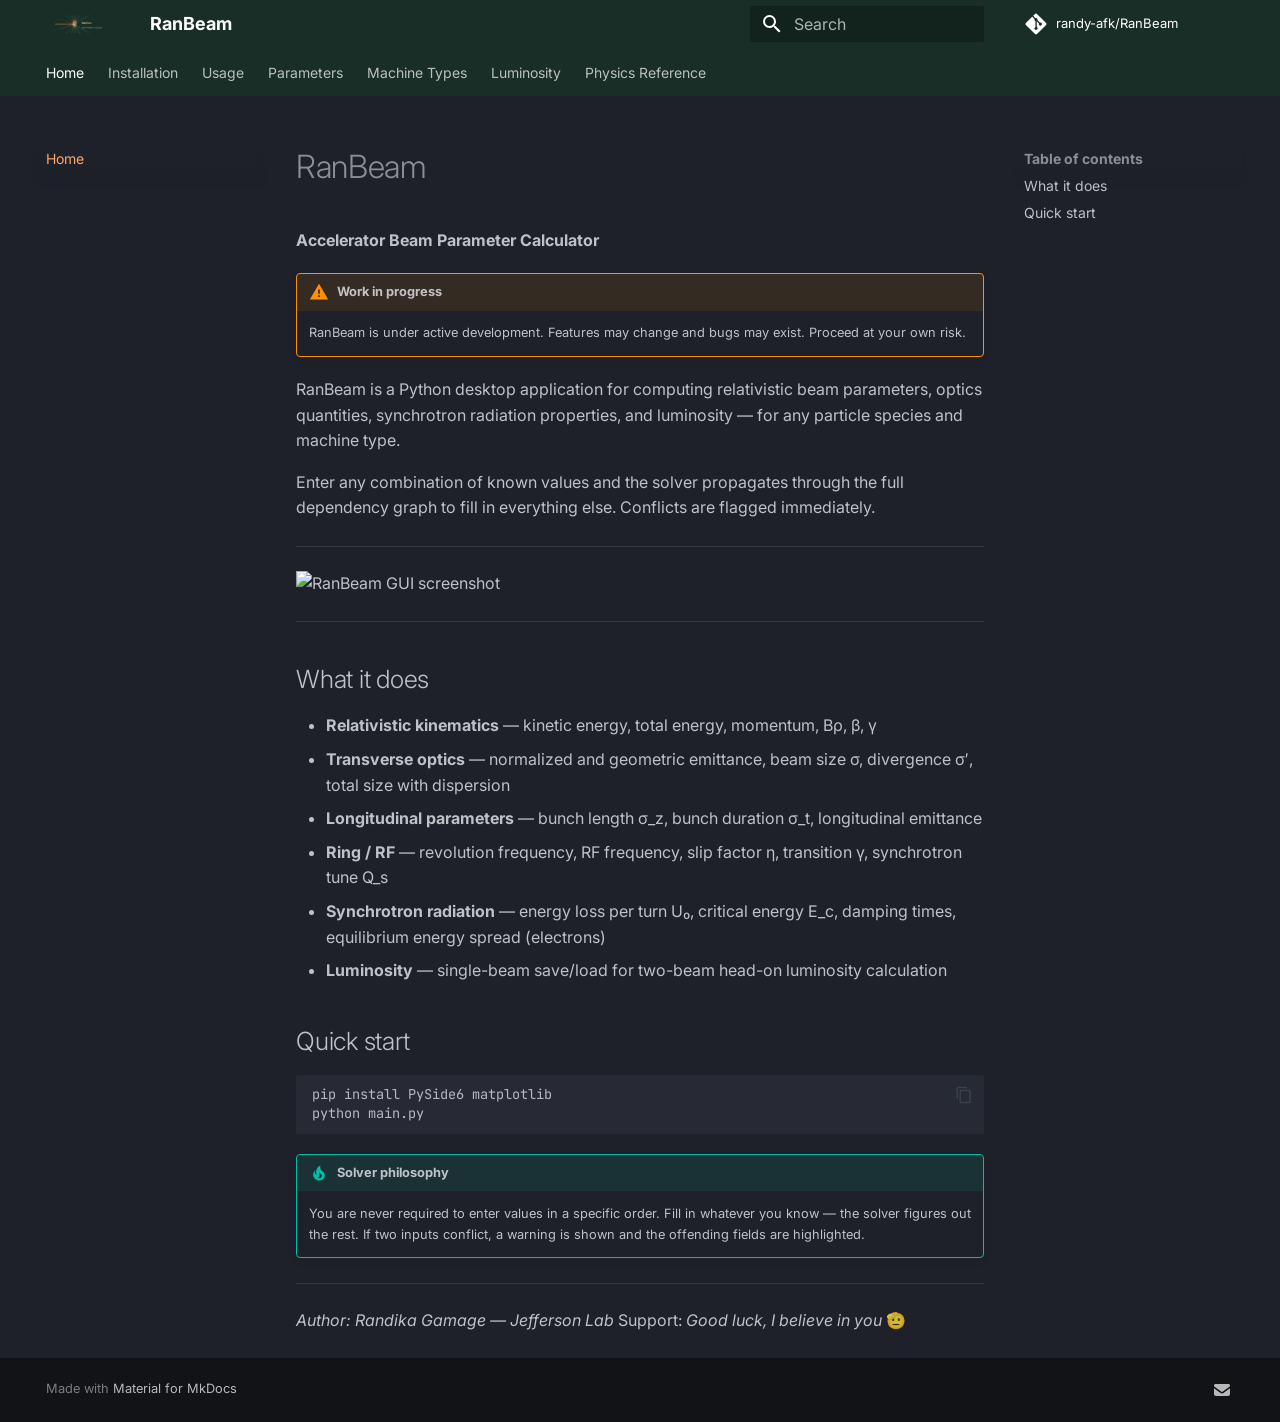
==== commit 1b9aed4e: "Deployed 8105f42 with MkDocs version: 1.6.1" ====
--- a/index.html
+++ b/index.html
@@ -19,7 +19,7 @@
       
       
       <link rel="icon" href="assets/logo_docs.png">
-      <meta name="generator" content="mkdocs-1.6.1, mkdocs-material-9.7.6">
+      <meta name="generator" content="mkdocs-1.6.1, mkdocs-material-9.7.7">
     
     
       
@@ -27,7 +27,7 @@
       
     
     
-      <link rel="stylesheet" href="assets/stylesheets/main.484c7ddc.min.css">
+      <link rel="stylesheet" href="assets/stylesheets/main.ec1eaa64.min.css">
       
         
         <link rel="stylesheet" href="assets/stylesheets/palette.ab4e12ef.min.css">
@@ -796,7 +796,7 @@
       <script id="__config" type="application/json">{"annotate": null, "base": ".", "features": ["navigation.tabs", "navigation.sections", "navigation.top", "search.highlight", "search.suggest", "content.code.copy"], "search": "assets/javascripts/workers/search.2c215733.min.js", "tags": null, "translations": {"clipboard.copied": "Copied to clipboard", "clipboard.copy": "Copy to clipboard", "search.result.more.one": "1 more on this page", "search.result.more.other": "# more on this page", "search.result.none": "No matching documents", "search.result.one": "1 matching document", "search.result.other": "# matching documents", "search.result.placeholder": "Type to start searching", "search.result.term.missing": "Missing", "select.version": "Select version"}, "version": null}</script>
     
     
-      <script src="assets/javascripts/bundle.79ae519e.min.js"></script>
+      <script src="assets/javascripts/bundle.d7400e89.min.js"></script>
       
         <script src="https://cdnjs.cloudflare.com/ajax/libs/mathjax/3.2.2/es5/tex-mml-chtml.min.js"></script>
       
--- a/assets/stylesheets/main.ec1eaa64.min.css
+++ b/assets/stylesheets/main.ec1eaa64.min.css
@@ -0,0 +1 @@
+@charset "UTF-8";html{-webkit-text-size-adjust:none;-moz-text-size-adjust:none;text-size-adjust:none;box-sizing:border-box}*,:after,:before{box-sizing:inherit}@media (prefers-reduced-motion){*,:after,:before{transition:none!important}}body{margin:0}a,button,input,label{-webkit-tap-highlight-color:transparent}a{color:inherit;text-decoration:none}hr{border:0;box-sizing:initial;display:block;height:.05rem;overflow:visible;padding:0}small{font-size:80%}sub,sup{line-height:1em}img{border-style:none}table{border-collapse:initial;border-spacing:0}td,th{font-weight:400;vertical-align:top}button{background:#0000;border:0;font-family:inherit;font-size:inherit;margin:0;padding:0}input{border:0;outline:none}:root{--md-primary-fg-color:#4051b5;--md-primary-fg-color--light:#5d6cc0;--md-primary-fg-color--dark:#303fa1;--md-primary-bg-color:#fff;--md-primary-bg-color--light:#ffffffb3;--md-accent-fg-color:#526cfe;--md-accent-fg-color--transparent:#526cfe1a;--md-accent-bg-color:#fff;--md-accent-bg-color--light:#ffffffb3}[data-md-color-scheme=default]{color-scheme:light}[data-md-color-scheme=default] img[src$="#gh-dark-mode-only"],[data-md-color-scheme=default] img[src$="#only-dark"]{display:none}:root,[data-md-color-scheme=default]{--md-hue:225deg;--md-default-fg-color:#000000de;--md-default-fg-color--light:#0000008a;--md-default-fg-color--lighter:#00000052;--md-default-fg-color--lightest:#00000012;--md-default-bg-color:#fff;--md-default-bg-color--light:#ffffffb3;--md-default-bg-color--lighter:#ffffff4d;--md-default-bg-color--lightest:#ffffff1f;--md-code-fg-color:#36464e;--md-code-bg-color:#f5f5f5;--md-code-bg-color--light:#f5f5f5b3;--md-code-bg-color--lighter:#f5f5f54d;--md-code-hl-color:#4287ff;--md-code-hl-color--light:#4287ff1a;--md-code-hl-number-color:#d52a2a;--md-code-hl-special-color:#db1457;--md-code-hl-function-color:#a846b9;--md-code-hl-constant-color:#6e59d9;--md-code-hl-keyword-color:#3f6ec6;--md-code-hl-string-color:#1c7d4d;--md-code-hl-name-color:var(--md-code-fg-color);--md-code-hl-operator-color:var(--md-default-fg-color--light);--md-code-hl-punctuation-color:var(--md-default-fg-color--light);--md-code-hl-comment-color:var(--md-default-fg-color--light);--md-code-hl-generic-color:var(--md-default-fg-color--light);--md-code-hl-variable-color:var(--md-default-fg-color--light);--md-typeset-color:var(--md-default-fg-color);--md-typeset-a-color:var(--md-primary-fg-color);--md-typeset-del-color:#f5503d26;--md-typeset-ins-color:#0bd57026;--md-typeset-kbd-color:#fafafa;--md-typeset-kbd-accent-color:#fff;--md-typeset-kbd-border-color:#b8b8b8;--md-typeset-mark-color:#ffff0080;--md-typeset-table-color:#0000001f;--md-typeset-table-color--light:rgba(0,0,0,.035);--md-admonition-fg-color:var(--md-default-fg-color);--md-admonition-bg-color:var(--md-default-bg-color);--md-warning-fg-color:#000000de;--md-warning-bg-color:#ff9;--md-footer-fg-color:#fff;--md-footer-fg-color--light:#ffffffb3;--md-footer-fg-color--lighter:#ffffff73;--md-footer-bg-color:#000000de;--md-footer-bg-color--dark:#00000052;--md-shadow-z1:0 0.2rem 0.5rem #0000000d,0 0 0.05rem #0000001a;--md-shadow-z2:0 0.2rem 0.5rem #0000001a,0 0 0.05rem #00000040;--md-shadow-z3:0 0.2rem 0.5rem #0003,0 0 0.05rem #00000059}.md-icon svg{fill:currentcolor;display:block;height:1.2rem;width:1.2rem}body{-webkit-font-smoothing:antialiased;-moz-osx-font-smoothing:grayscale;--md-text-font-family:var(--md-text-font,_),-apple-system,BlinkMacSystemFont,Helvetica,Arial,sans-serif;--md-code-font-family:var(--md-code-font,_),SFMono-Regular,Consolas,Menlo,monospace}aside,body,input{font-feature-settings:"kern","liga";color:var(--md-typeset-color);font-family:var(--md-text-font-family)}code,kbd,pre{font-feature-settings:"kern";font-family:var(--md-code-font-family)}:root{--md-typeset-table-sort-icon:url('data:image/svg+xml;charset=utf-8,<svg xmlns="http://www.w3.org/2000/svg" viewBox="0 0 24 24"><path d="m18 21-4-4h3V7h-3l4-4 4 4h-3v10h3M2 19v-2h10v2M2 13v-2h7v2M2 7V5h4v2z"/></svg>');--md-typeset-table-sort-icon--asc:url('data:image/svg+xml;charset=utf-8,<svg xmlns="http://www.w3.org/2000/svg" viewBox="0 0 24 24"><path d="M19 17h3l-4 4-4-4h3V3h2M2 17h10v2H2M6 5v2H2V5m0 6h7v2H2z"/></svg>');--md-typeset-table-sort-icon--desc:url('data:image/svg+xml;charset=utf-8,<svg xmlns="http://www.w3.org/2000/svg" viewBox="0 0 24 24"><path d="M19 7h3l-4-4-4 4h3v14h2M2 17h10v2H2M6 5v2H2V5m0 6h7v2H2z"/></svg>')}.md-typeset{-webkit-print-color-adjust:exact;color-adjust:exact;font-size:.8rem;line-height:1.6;overflow-wrap:break-word}@media print{.md-typeset{font-size:.68rem}}.md-typeset blockquote,.md-typeset dl,.md-typeset figure,.md-typeset ol,.md-typeset pre,.md-typeset ul{margin-bottom:1em;margin-top:1em}.md-typeset h1{color:var(--md-default-fg-color--light);font-size:2em;line-height:1.3;margin:0 0 1.25em}.md-typeset h1,.md-typeset h2{font-weight:300;letter-spacing:-.01em}.md-typeset h2{font-size:1.5625em;line-height:1.4;margin:1.6em 0 .64em}.md-typeset h3{font-size:1.25em;font-weight:400;letter-spacing:-.01em;line-height:1.5;margin:1.6em 0 .8em}.md-typeset h2+h3{margin-top:.8em}.md-typeset h4{font-weight:700;letter-spacing:-.01em;margin:1em 0}.md-typeset h5,.md-typeset h6{color:var(--md-default-fg-color--light);font-size:.8em;font-weight:700;letter-spacing:-.01em;margin:1.25em 0}.md-typeset h5{text-transform:uppercase}.md-typeset h5 code{text-transform:none}.md-typeset hr{border-bottom:.05rem solid var(--md-default-fg-color--lightest);display:flow-root;margin:1.5em 0}.md-typeset a{color:var(--md-typeset-a-color);word-break:break-word}.md-typeset a,.md-typeset a:before{transition:color 125ms}.md-typeset a:focus,.md-typeset a:hover{color:var(--md-accent-fg-color)}.md-typeset a:focus code,.md-typeset a:hover code{background-color:var(--md-accent-fg-color--transparent);color:var(--md-accent-fg-color)}.md-typeset a code{color:var(--md-typeset-a-color)}.md-typeset a.focus-visible{outline-color:var(--md-accent-fg-color);outline-offset:.2rem}.md-typeset code,.md-typeset kbd,.md-typeset pre{color:var(--md-code-fg-color);direction:ltr;font-variant-ligatures:none;transition:background-color 125ms}@media print{.md-typeset code,.md-typeset kbd,.md-typeset pre{white-space:pre-wrap}}.md-typeset code{background-color:var(--md-code-bg-color);border-radius:.1rem;-webkit-box-decoration-break:clone;box-decoration-break:clone;font-size:.85em;padding:0 .2941176471em;transition:color 125ms,background-color 125ms;word-break:break-word}.md-typeset code:not(.focus-visible){-webkit-tap-highlight-color:transparent;outline:none}.md-typeset pre{display:flow-root;line-height:1.4;position:relative}.md-typeset pre>code{-webkit-box-decoration-break:slice;box-decoration-break:slice;box-shadow:none;display:block;margin:0;outline-color:var(--md-accent-fg-color);overflow:auto;padding:.7720588235em 1.1764705882em;scrollbar-color:var(--md-default-fg-color--lighter) #0000;scrollbar-width:thin;touch-action:auto;word-break:normal}.md-typeset pre>code:hover{scrollbar-color:var(--md-accent-fg-color) #0000}.md-typeset pre>code::-webkit-scrollbar{height:.2rem;width:.2rem}.md-typeset pre>code::-webkit-scrollbar-thumb{background-color:var(--md-default-fg-color--lighter)}.md-typeset pre>code::-webkit-scrollbar-thumb:hover{background-color:var(--md-accent-fg-color)}.md-typeset kbd{background-color:var(--md-typeset-kbd-color);border-radius:.1rem;box-shadow:0 .1rem 0 .05rem var(--md-typeset-kbd-border-color),0 .1rem 0 var(--md-typeset-kbd-border-color),0 -.1rem .2rem var(--md-typeset-kbd-accent-color) inset;color:var(--md-default-fg-color);display:inline-block;font-size:.75em;padding:0 .6666666667em;vertical-align:text-top;word-break:break-word}.md-typeset mark{background-color:var(--md-typeset-mark-color);-webkit-box-decoration-break:clone;box-decoration-break:clone;color:inherit;word-break:break-word}.md-typeset abbr{cursor:help;text-decoration:none}.md-typeset [data-preview],.md-typeset abbr{border-bottom:.05rem dotted var(--md-default-fg-color--light)}.md-typeset small{opacity:.75}[dir=ltr] .md-typeset sub,[dir=ltr] .md-typeset sup{margin-left:.078125em}[dir=rtl] .md-typeset sub,[dir=rtl] .md-typeset sup{margin-right:.078125em}[dir=ltr] .md-typeset blockquote{padding-left:.6rem}[dir=rtl] .md-typeset blockquote{padding-right:.6rem}[dir=ltr] .md-typeset blockquote{border-left:.2rem solid var(--md-default-fg-color--lighter)}[dir=rtl] .md-typeset blockquote{border-right:.2rem solid var(--md-default-fg-color--lighter)}.md-typeset blockquote{color:var(--md-default-fg-color--light);margin-left:0;margin-right:0}.md-typeset ul{list-style-type:disc}.md-typeset ul[type]{list-style-type:revert-layer}[dir=ltr] .md-typeset ol,[dir=ltr] .md-typeset ul{margin-left:.625em}[dir=rtl] .md-typeset ol,[dir=rtl] .md-typeset ul{margin-right:.625em}.md-typeset ol,.md-typeset ul{padding:0}.md-typeset ol:not([hidden]),.md-typeset ul:not([hidden]){display:flow-root}.md-typeset ol ol,.md-typeset ul ol{list-style-type:lower-alpha}.md-typeset ol ol ol,.md-typeset ul ol ol{list-style-type:lower-roman}.md-typeset ol ol ol ol,.md-typeset ul ol ol ol{list-style-type:upper-alpha}.md-typeset ol ol ol ol ol,.md-typeset ul ol ol ol ol{list-style-type:upper-roman}.md-typeset ol[type],.md-typeset ul[type]{list-style-type:revert-layer}[dir=ltr] .md-typeset ol li,[dir=ltr] .md-typeset ul li{margin-left:1.25em}[dir=rtl] .md-typeset ol li,[dir=rtl] .md-typeset ul li{margin-right:1.25em}.md-typeset ol li,.md-typeset ul li{margin-bottom:.5em}.md-typeset ol li blockquote,.md-typeset ol li p,.md-typeset ul li blockquote,.md-typeset ul li p{margin:.5em 0}.md-typeset ol li:last-child,.md-typeset ul li:last-child{margin-bottom:0}[dir=ltr] .md-typeset ol li ol,[dir=ltr] .md-typeset ol li ul,[dir=ltr] .md-typeset ul li ol,[dir=ltr] .md-typeset ul li ul{margin-left:.625em}[dir=rtl] .md-typeset ol li ol,[dir=rtl] .md-typeset ol li ul,[dir=rtl] .md-typeset ul li ol,[dir=rtl] .md-typeset ul li ul{margin-right:.625em}.md-typeset ol li ol,.md-typeset ol li ul,.md-typeset ul li ol,.md-typeset ul li ul{margin-bottom:.5em;margin-top:.5em}[dir=ltr] .md-typeset dd{margin-left:1.875em}[dir=rtl] .md-typeset dd{margin-right:1.875em}.md-typeset dd{margin-bottom:1.5em;margin-top:1em}.md-typeset img,.md-typeset svg,.md-typeset video{height:auto;max-width:100%}.md-typeset img[align=left]{margin:1em 1em 1em 0}.md-typeset img[align=right]{margin:1em 0 1em 1em}.md-typeset img[align]:only-child{margin-top:0}.md-typeset figure{display:flow-root;margin:1em auto;max-width:100%;text-align:center;width:fit-content}.md-typeset figure img{display:block;margin:0 auto}.md-typeset figcaption{font-style:italic;margin:1em auto;max-width:24rem}.md-typeset iframe{max-width:100%}.md-typeset table:not([class]){background-color:var(--md-default-bg-color);border:.05rem solid var(--md-typeset-table-color);border-radius:.1rem;display:inline-block;font-size:.64rem;max-width:100%;overflow:auto;touch-action:auto}@media print{.md-typeset table:not([class]){display:table}}.md-typeset table:not([class])+*{margin-top:1.5em}.md-typeset table:not([class]) td>:first-child,.md-typeset table:not([class]) th>:first-child{margin-top:0}.md-typeset table:not([class]) td>:last-child,.md-typeset table:not([class]) th>:last-child{margin-bottom:0}.md-typeset table:not([class]) td:not([align]),.md-typeset table:not([class]) th:not([align]){text-align:left}[dir=rtl] .md-typeset table:not([class]) td:not([align]),[dir=rtl] .md-typeset table:not([class]) th:not([align]){text-align:right}.md-typeset table:not([class]) th{font-weight:700;min-width:5rem;padding:.9375em 1.25em;vertical-align:top}.md-typeset table:not([class]) td{border-top:.05rem solid var(--md-typeset-table-color);padding:.9375em 1.25em;vertical-align:top}.md-typeset table:not([class]) tbody tr{transition:background-color 125ms}.md-typeset table:not([class]) tbody tr:hover{background-color:var(--md-typeset-table-color--light);box-shadow:0 .05rem 0 var(--md-default-bg-color) inset}.md-typeset table:not([class]) a{word-break:normal}.md-typeset table th[role=columnheader]{cursor:pointer}[dir=ltr] .md-typeset table th[role=columnheader]:after{margin-left:.5em}[dir=rtl] .md-typeset table th[role=columnheader]:after{margin-right:.5em}.md-typeset table th[role=columnheader]:after{content:"";display:inline-block;height:1.2em;-webkit-mask-image:var(--md-typeset-table-sort-icon);mask-image:var(--md-typeset-table-sort-icon);-webkit-mask-repeat:no-repeat;mask-repeat:no-repeat;-webkit-mask-size:contain;mask-size:contain;transition:background-color 125ms;vertical-align:text-bottom;width:1.2em}.md-typeset table th[role=columnheader]:hover:after{background-color:var(--md-default-fg-color--lighter)}.md-typeset table th[role=columnheader][aria-sort=ascending]:after{background-color:var(--md-default-fg-color--light);-webkit-mask-image:var(--md-typeset-table-sort-icon--asc);mask-image:var(--md-typeset-table-sort-icon--asc)}.md-typeset table th[role=columnheader][aria-sort=descending]:after{background-color:var(--md-default-fg-color--light);-webkit-mask-image:var(--md-typeset-table-sort-icon--desc);mask-image:var(--md-typeset-table-sort-icon--desc)}.md-typeset__scrollwrap{margin:1em -.8rem;overflow-x:auto;touch-action:auto}.md-typeset__table{display:inline-block;margin-bottom:.5em;padding:0 .8rem}@media print{.md-typeset__table{display:block}}html .md-typeset__table table{display:table;margin:0;overflow:hidden;width:100%}@media screen and (max-width:44.984375em){.md-content__inner>pre{margin:1em -.8rem}.md-content__inner>pre code{border-radius:0}}.md-typeset .md-author{border-radius:100%;display:block;flex-shrink:0;height:1.6rem;overflow:hidden;position:relative;transition:color 125ms,transform 125ms;width:1.6rem}.md-typeset .md-author img{display:block}.md-typeset .md-author--more{background:var(--md-default-fg-color--lightest);color:var(--md-default-fg-color--lighter);font-size:.6rem;font-weight:700;line-height:1.6rem;text-align:center}.md-typeset .md-author--long{height:2.4rem;width:2.4rem}.md-typeset a.md-author{transform:scale(1)}.md-typeset a.md-author img{border-radius:100%;filter:grayscale(100%) opacity(75%);transition:filter 125ms}.md-typeset a.md-author:focus,.md-typeset a.md-author:hover{transform:scale(1.1);z-index:1}.md-typeset a.md-author:focus img,.md-typeset a.md-author:hover img{filter:grayscale(0)}.md-banner{background-color:var(--md-footer-bg-color);color:var(--md-footer-fg-color);overflow:auto}@media print{.md-banner{display:none}}.md-banner--warning{background-color:var(--md-warning-bg-color);color:var(--md-warning-fg-color)}.md-banner__inner{font-size:.7rem;margin:.6rem auto;padding:0 .8rem}[dir=ltr] .md-banner__button{float:right}[dir=rtl] .md-banner__button{float:left}.md-banner__button{color:inherit;cursor:pointer;transition:opacity .25s}.no-js .md-banner__button{display:none}.md-banner__button:hover{opacity:.7}html{font-size:125%;height:100%;overflow-x:hidden}@media screen and (min-width:100em){html{font-size:137.5%}}@media screen and (min-width:125em){html{font-size:150%}}body{background-color:var(--md-default-bg-color);display:flex;flex-direction:column;font-size:.5rem;min-height:100%;position:relative;width:100%}@media print{body{display:block}}@media screen and (max-width:59.984375em){body[data-md-scrolllock]{position:fixed}}.md-grid{margin-left:auto;margin-right:auto;max-width:61rem}.md-container{display:flex;flex-direction:column;flex-grow:1}@media print{.md-container{display:block}}.md-main{flex-grow:1}.md-main__inner{display:flex;height:100%;margin-top:1.5rem}.md-ellipsis{overflow:hidden;text-overflow:ellipsis}.md-toggle{display:none}.md-option{height:0;opacity:0;position:absolute;width:0}.md-option:checked+label:not([hidden]){display:block}.md-option.focus-visible+label{outline-color:var(--md-accent-fg-color);outline-style:auto}.md-skip{background-color:var(--md-default-fg-color);border-radius:.1rem;color:var(--md-default-bg-color);font-size:.64rem;margin:.5rem;opacity:0;outline-color:var(--md-accent-fg-color);padding:.3rem .5rem;position:fixed;transform:translateY(.4rem);z-index:-1}.md-skip:focus{opacity:1;transform:translateY(0);transition:transform .25s cubic-bezier(.4,0,.2,1),opacity 175ms 75ms;z-index:10}@page{margin:25mm}:root{--md-clipboard-icon:url('data:image/svg+xml;charset=utf-8,<svg xmlns="http://www.w3.org/2000/svg" viewBox="0 0 24 24"><path d="M19 21H8V7h11m0-2H8a2 2 0 0 0-2 2v14a2 2 0 0 0 2 2h11a2 2 0 0 0 2-2V7a2 2 0 0 0-2-2m-3-4H4a2 2 0 0 0-2 2v14h2V3h12z"/></svg>')}.md-clipboard{border-radius:.1rem;color:var(--md-default-fg-color--lightest);cursor:pointer;height:1.5em;outline-color:var(--md-accent-fg-color);outline-offset:.1rem;transition:color .25s;width:1.5em;z-index:1}@media print{.md-clipboard{display:none}}.md-clipboard:not(.focus-visible){-webkit-tap-highlight-color:transparent;outline:none}:hover>.md-clipboard{color:var(--md-default-fg-color--light)}.md-clipboard:focus,.md-clipboard:hover{color:var(--md-accent-fg-color)}.md-clipboard:after{background-color:currentcolor;content:"";display:block;height:1.125em;margin:0 auto;-webkit-mask-image:var(--md-clipboard-icon);mask-image:var(--md-clipboard-icon);-webkit-mask-position:center;mask-position:center;-webkit-mask-repeat:no-repeat;mask-repeat:no-repeat;-webkit-mask-size:contain;mask-size:contain;width:1.125em}.md-clipboard--inline{cursor:pointer}.md-clipboard--inline code{transition:color .25s,background-color .25s}.md-clipboard--inline:focus code,.md-clipboard--inline:hover code{background-color:var(--md-accent-fg-color--transparent);color:var(--md-accent-fg-color)}:root{--md-code-select-icon:url('data:image/svg+xml;charset=utf-8,<svg xmlns="http://www.w3.org/2000/svg" viewBox="0 0 24 24"><path d="M19 19h-4v2h4c1.1 0 2-.9 2-2v-4h-2m0-12h-4v2h4v4h2V5c0-1.1-.9-2-2-2M5 5h4V3H5c-1.1 0-2 .9-2 2v4h2m0 6H3v4c0 1.1.9 2 2 2h4v-2H5zm2-4h2v2H7zm4 0h2v2h-2zm4 0h2v2h-2zM7 7h2v2H7zm4 0h2v2h-2zm4 0h2v2h-2zm-8 8h2v2H7zm4 0h2v2h-2zm4 0h2v2h-2z"/></svg>');--md-code-copy-icon:url('data:image/svg+xml;charset=utf-8,<svg xmlns="http://www.w3.org/2000/svg" viewBox="0 0 24 24"><path d="M19 21H8V7h11m0-2H8a2 2 0 0 0-2 2v14a2 2 0 0 0 2 2h11a2 2 0 0 0 2-2V7a2 2 0 0 0-2-2m-3-4H4a2 2 0 0 0-2 2v14h2V3h12z"/></svg>')}.md-typeset .md-code__content{display:grid}.md-code__nav{background-color:var(--md-code-bg-color--lighter);border-radius:.1rem;display:flex;gap:.2rem;padding:.2rem;position:absolute;right:.25em;top:.25em;transition:background-color .25s;z-index:1}:hover>.md-code__nav{background-color:var(--md-code-bg-color--light)}.md-code__button{color:var(--md-default-fg-color--lightest);cursor:pointer;display:block;height:1.5em;outline-color:var(--md-accent-fg-color);outline-offset:.1rem;transition:color .25s;width:1.5em}:hover>*>.md-code__button{color:var(--md-default-fg-color--light)}.md-code__button.focus-visible,.md-code__button:hover{color:var(--md-accent-fg-color)}.md-code__button--active{color:var(--md-default-fg-color)!important}.md-code__button:after{background-color:currentcolor;content:"";display:block;height:1.125em;margin:0 auto;-webkit-mask-position:center;mask-position:center;-webkit-mask-repeat:no-repeat;mask-repeat:no-repeat;-webkit-mask-size:contain;mask-size:contain;width:1.125em}.md-code__button[data-md-type=select]:after{-webkit-mask-image:var(--md-code-select-icon);mask-image:var(--md-code-select-icon)}.md-code__button[data-md-type=copy]:after{-webkit-mask-image:var(--md-code-copy-icon);mask-image:var(--md-code-copy-icon)}@keyframes consent{0%{opacity:0;transform:translateY(100%)}to{opacity:1;transform:translateY(0)}}@keyframes overlay{0%{opacity:0}to{opacity:1}}.md-consent__overlay{animation:overlay .25s both;-webkit-backdrop-filter:blur(.1rem);backdrop-filter:blur(.1rem);background-color:#0000008a;height:100%;opacity:1;position:fixed;top:0;width:100%;z-index:5}.md-consent__inner{animation:consent .5s cubic-bezier(.1,.7,.1,1) both;background-color:var(--md-default-bg-color);border:0;border-radius:.1rem;bottom:0;box-shadow:0 0 .2rem #0000001a,0 .2rem .4rem #0003;max-height:100%;overflow:auto;padding:0;position:fixed;width:100%;z-index:5}.md-consent__form{padding:.8rem}.md-consent__settings{display:none;margin:1em 0}input:checked+.md-consent__settings{display:block}.md-consent__controls{margin-bottom:.8rem}.md-typeset .md-consent__controls .md-button{display:inline}@media screen and (max-width:44.984375em){.md-typeset .md-consent__controls .md-button{display:block;margin-top:.4rem;text-align:center;width:100%}}.md-consent label{cursor:pointer}.md-content{flex-grow:1;min-width:0}.md-content__inner{margin:0 .8rem 1.2rem;padding-top:.6rem}@media screen and (min-width:76.25em){[dir=ltr] .md-sidebar--primary:not([hidden])~.md-content>.md-content__inner{margin-left:1.2rem}[dir=ltr] .md-sidebar--secondary:not([hidden])~.md-content>.md-content__inner,[dir=rtl] .md-sidebar--primary:not([hidden])~.md-content>.md-content__inner{margin-right:1.2rem}[dir=rtl] .md-sidebar--secondary:not([hidden])~.md-content>.md-content__inner{margin-left:1.2rem}}.md-content__inner:before{content:"";display:block;height:.4rem}.md-content__inner>:last-child{margin-bottom:0}[dir=ltr] .md-content__button{float:right}[dir=rtl] .md-content__button{float:left}[dir=ltr] .md-content__button{margin-left:.4rem}[dir=rtl] .md-content__button{margin-right:.4rem}.md-content__button{margin:.4rem 0;padding:0}@media print{.md-content__button{display:none}}.md-typeset .md-content__button{color:var(--md-default-fg-color--lighter)}.md-content__button svg{display:inline;vertical-align:top}[dir=rtl] .md-content__button svg{transform:scaleX(-1)}[dir=ltr] .md-dialog{right:.8rem}[dir=rtl] .md-dialog{left:.8rem}.md-dialog{background-color:var(--md-default-fg-color);border-radius:.1rem;bottom:.8rem;box-shadow:var(--md-shadow-z3);min-width:11.1rem;opacity:0;padding:.4rem .6rem;pointer-events:none;position:fixed;transform:translateY(100%);transition:transform 0ms .4s,opacity .4s;z-index:4}@media print{.md-dialog{display:none}}.md-dialog--active{opacity:1;pointer-events:auto;transform:translateY(0);transition:transform .4s cubic-bezier(.075,.85,.175,1),opacity .4s}.md-dialog__inner{color:var(--md-default-bg-color);font-size:.7rem}.md-feedback{margin:2em 0 1em;text-align:center}.md-feedback fieldset{border:none;margin:0;padding:0}.md-feedback__title{font-weight:700;margin:1em auto}.md-feedback__inner{position:relative}.md-feedback__list{display:flex;flex-wrap:wrap;place-content:baseline center;position:relative}.md-feedback__list:hover .md-icon:not(:disabled){color:var(--md-default-fg-color--lighter)}:disabled .md-feedback__list{min-height:1.8rem}.md-feedback__icon{color:var(--md-default-fg-color--light);cursor:pointer;flex-shrink:0;margin:0 .1rem;transition:color 125ms}.md-feedback__icon:not(:disabled).md-icon:hover{color:var(--md-accent-fg-color)}.md-feedback__icon:disabled{color:var(--md-default-fg-color--lightest);pointer-events:none}.md-feedback__note{opacity:0;position:relative;transform:translateY(.4rem);transition:transform .4s cubic-bezier(.1,.7,.1,1),opacity .15s}.md-feedback__note>*{margin:0 auto;max-width:16rem}:disabled .md-feedback__note{opacity:1;transform:translateY(0)}@media print{.md-feedback{display:none}}.md-footer{background-color:var(--md-footer-bg-color);color:var(--md-footer-fg-color)}@media print{.md-footer{display:none}}.md-footer__inner{justify-content:space-between;overflow:auto;padding:.2rem}.md-footer__inner:not([hidden]){display:flex}.md-footer__link{align-items:end;display:flex;flex-grow:0.01;margin-bottom:.4rem;margin-top:1rem;max-width:100%;outline-color:var(--md-accent-fg-color);overflow:hidden;transition:opacity .25s}.md-footer__link:focus,.md-footer__link:hover{opacity:.7}[dir=rtl] .md-footer__link svg{transform:scaleX(-1)}@media screen and (max-width:44.984375em){.md-footer__link--prev{flex-shrink:0}.md-footer__link--prev .md-footer__title{display:none}}[dir=ltr] .md-footer__link--next{margin-left:auto}[dir=rtl] .md-footer__link--next{margin-right:auto}.md-footer__link--next{text-align:right}[dir=rtl] .md-footer__link--next{text-align:left}.md-footer__title{flex-grow:1;font-size:.9rem;margin-bottom:.7rem;max-width:calc(100% - 2.4rem);padding:0 1rem;white-space:nowrap}.md-footer__button{margin:.2rem;padding:.4rem}.md-footer__direction{font-size:.64rem;opacity:.7}.md-footer-meta{background-color:var(--md-footer-bg-color--dark)}.md-footer-meta__inner{display:flex;flex-wrap:wrap;justify-content:space-between;padding:.2rem}html .md-footer-meta.md-typeset a{color:var(--md-footer-fg-color--light)}html .md-footer-meta.md-typeset a:focus,html .md-footer-meta.md-typeset a:hover{color:var(--md-footer-fg-color)}.md-copyright{color:var(--md-footer-fg-color--lighter);font-size:.64rem;margin:auto .6rem;padding:.4rem 0;width:100%}@media screen and (min-width:45em){.md-copyright{width:auto}}.md-copyright__highlight{color:var(--md-footer-fg-color--light)}.md-social{display:inline-flex;gap:.2rem;margin:0 .4rem;padding:.2rem 0 .6rem}@media screen and (min-width:45em){.md-social{padding:.6rem 0}}.md-social__link{display:inline-block;height:1.6rem;text-align:center;width:1.6rem}.md-social__link:before{line-height:1.9}.md-social__link svg{fill:currentcolor;max-height:.8rem;vertical-align:-25%}.md-typeset .md-button{border:.1rem solid;border-radius:.1rem;color:var(--md-primary-fg-color);cursor:pointer;display:inline-block;font-weight:700;padding:.625em 2em;transition:color 125ms,background-color 125ms,border-color 125ms}.md-typeset .md-button--primary{background-color:var(--md-primary-fg-color);border-color:var(--md-primary-fg-color);color:var(--md-primary-bg-color)}.md-typeset .md-button:focus,.md-typeset .md-button:hover{background-color:var(--md-accent-fg-color);border-color:var(--md-accent-fg-color);color:var(--md-accent-bg-color)}[dir=ltr] .md-typeset .md-input{border-top-left-radius:.1rem}[dir=ltr] .md-typeset .md-input,[dir=rtl] .md-typeset .md-input{border-top-right-radius:.1rem}[dir=rtl] .md-typeset .md-input{border-top-left-radius:.1rem}.md-typeset .md-input{border-bottom:.1rem solid var(--md-default-fg-color--lighter);box-shadow:var(--md-shadow-z1);font-size:.8rem;height:1.8rem;padding:0 .6rem;transition:border .25s,box-shadow .25s}.md-typeset .md-input:focus,.md-typeset .md-input:hover{border-bottom-color:var(--md-accent-fg-color);box-shadow:var(--md-shadow-z2)}.md-typeset .md-input--stretch{width:100%}.md-header{background-color:var(--md-primary-fg-color);box-shadow:0 0 .2rem #0000,0 .2rem .4rem #0000;color:var(--md-primary-bg-color);display:block;left:0;position:sticky;right:0;top:0;z-index:4}@media print{.md-header{display:none}}.md-header[hidden]{transform:translateY(-100%);transition:transform .25s cubic-bezier(.8,0,.6,1),box-shadow .25s}.md-header--shadow{box-shadow:0 0 .2rem #0000001a,0 .2rem .4rem #0003;transition:transform .25s cubic-bezier(.1,.7,.1,1),box-shadow .25s}.md-header__inner{align-items:center;display:flex;padding:0 .2rem}.md-header__button{color:currentcolor;cursor:pointer;margin:.2rem;outline-color:var(--md-accent-fg-color);padding:.4rem;position:relative;transition:opacity .25s;vertical-align:middle;z-index:1}.md-header__button:hover{opacity:.7}.md-header__button:not([hidden]){display:inline-block}.md-header__button:not(.focus-visible){-webkit-tap-highlight-color:transparent;outline:none}.md-header__button.md-logo{margin:.2rem;padding:.4rem}@media screen and (max-width:76.234375em){.md-header__button.md-logo{display:none}}.md-header__button.md-logo img,.md-header__button.md-logo svg{fill:currentcolor;display:block;height:1.2rem;width:auto}@media screen and (min-width:60em){.md-header__button[for=__search]{display:none}}.no-js .md-header__button[for=__search]{display:none}[dir=rtl] .md-header__button[for=__search] svg{transform:scaleX(-1)}@media screen and (min-width:76.25em){.md-header__button[for=__drawer]{display:none}}.md-header__topic{display:flex;max-width:100%;position:absolute;transition:transform .4s cubic-bezier(.1,.7,.1,1),opacity .15s;white-space:nowrap}.md-header__topic+.md-header__topic{opacity:0;pointer-events:none;transform:translateX(1.25rem);transition:transform .4s cubic-bezier(1,.7,.1,.1),opacity .15s;z-index:-1}[dir=rtl] .md-header__topic+.md-header__topic{transform:translateX(-1.25rem)}.md-header__topic:first-child{font-weight:700}[dir=ltr] .md-header__title{margin-left:1rem;margin-right:.4rem}[dir=rtl] .md-header__title{margin-left:.4rem;margin-right:1rem}.md-header__title{flex-grow:1;font-size:.9rem;height:2.4rem;line-height:2.4rem}.md-header__title--active .md-header__topic{opacity:0;pointer-events:none;transform:translateX(-1.25rem);transition:transform .4s cubic-bezier(1,.7,.1,.1),opacity .15s;z-index:-1}[dir=rtl] .md-header__title--active .md-header__topic{transform:translateX(1.25rem)}.md-header__title--active .md-header__topic+.md-header__topic{opacity:1;pointer-events:auto;transform:translateX(0);transition:transform .4s cubic-bezier(.1,.7,.1,1),opacity .15s;z-index:0}.md-header__title>.md-header__ellipsis{height:100%;position:relative;width:100%}.md-header__option{display:flex;flex-shrink:0;max-width:100%;transition:max-width 0ms .25s,opacity .25s .25s;white-space:nowrap}[data-md-toggle=search]:checked~.md-header .md-header__option{max-width:0;opacity:0;transition:max-width 0ms,opacity 0ms}.md-header__option>input{bottom:0}.md-header__source{display:none}@media screen and (min-width:60em){[dir=ltr] .md-header__source{margin-left:1rem}[dir=rtl] .md-header__source{margin-right:1rem}.md-header__source{display:block;max-width:11.7rem;width:11.7rem}}@media screen and (min-width:76.25em){[dir=ltr] .md-header__source{margin-left:1.4rem}[dir=rtl] .md-header__source{margin-right:1.4rem}}.md-meta{color:var(--md-default-fg-color--light);font-size:.7rem;line-height:1.3}.md-meta__list{display:inline-flex;flex-wrap:wrap;list-style:none;margin:0;padding:0}.md-meta__item:not(:last-child):after{content:"·";margin-left:.2rem;margin-right:.2rem}.md-meta__link{color:var(--md-typeset-a-color)}.md-meta__link:focus,.md-meta__link:hover{color:var(--md-accent-fg-color)}.md-draft{background-color:#ff1744;border-radius:.125em;color:#fff;display:inline-block;font-weight:700;padding-left:.5714285714em;padding-right:.5714285714em}:root{--md-nav-icon--prev:url('data:image/svg+xml;charset=utf-8,<svg xmlns="http://www.w3.org/2000/svg" viewBox="0 0 24 24"><path d="M20 11v2H8l5.5 5.5-1.42 1.42L4.16 12l7.92-7.92L13.5 5.5 8 11z"/></svg>');--md-nav-icon--next:url('data:image/svg+xml;charset=utf-8,<svg xmlns="http://www.w3.org/2000/svg" viewBox="0 0 24 24"><path d="M8.59 16.58 13.17 12 8.59 7.41 10 6l6 6-6 6z"/></svg>');--md-toc-icon:url('data:image/svg+xml;charset=utf-8,<svg xmlns="http://www.w3.org/2000/svg" viewBox="0 0 24 24"><path d="M3 9h14V7H3zm0 4h14v-2H3zm0 4h14v-2H3zm16 0h2v-2h-2zm0-10v2h2V7zm0 6h2v-2h-2z"/></svg>')}.md-nav{font-size:.7rem;line-height:1.3}.md-nav__title{color:var(--md-default-fg-color--light);display:block;font-weight:700;overflow:hidden;padding:0 .6rem;text-overflow:ellipsis}.md-nav__title .md-nav__button{display:none}.md-nav__title .md-nav__button img{height:100%;width:auto}.md-nav__title .md-nav__button.md-logo img,.md-nav__title .md-nav__button.md-logo svg{fill:currentcolor;display:block;height:2.4rem;max-width:100%;object-fit:contain;width:auto}.md-nav__list{list-style:none;margin:0;padding:0}.md-nav__link{align-items:flex-start;display:flex;gap:.4rem;margin-top:.625em;scroll-snap-align:start;transition:color 125ms}.md-nav__link--passed,.md-nav__link--passed code{color:var(--md-default-fg-color--light)}.md-nav__item .md-nav__link--active,.md-nav__item .md-nav__link--active code{color:var(--md-typeset-a-color)}.md-nav__link .md-ellipsis{position:relative}.md-nav__link .md-ellipsis code{word-break:normal}[dir=ltr] .md-nav__link .md-icon:last-child{margin-left:auto}[dir=rtl] .md-nav__link .md-icon:last-child{margin-right:auto}.md-nav__link .md-typeset{font-size:.7rem;line-height:1.3}.md-nav__link svg{fill:currentcolor;flex-shrink:0;height:1.3em;position:relative}.md-nav__link[for]:focus,.md-nav__link[for]:hover,.md-nav__link[href]:focus,.md-nav__link[href]:hover{color:var(--md-accent-fg-color);cursor:pointer}.md-nav__link[for]:focus code,.md-nav__link[for]:hover code,.md-nav__link[href]:focus code,.md-nav__link[href]:hover code{background-color:var(--md-accent-fg-color--transparent);color:var(--md-accent-fg-color)}.md-nav__link.focus-visible{outline-color:var(--md-accent-fg-color);outline-offset:.2rem}.md-nav--primary .md-nav__link[for=__toc]{display:none}.md-nav--primary .md-nav__link[for=__toc] .md-icon:after{background-color:currentcolor;display:block;height:100%;-webkit-mask-image:var(--md-toc-icon);mask-image:var(--md-toc-icon);width:100%}.md-nav--primary .md-nav__link[for=__toc]~.md-nav{display:none}.md-nav__container>.md-nav__link{margin-top:0}.md-nav__container>.md-nav__link:first-child{flex-grow:1;min-width:0}.md-nav__icon{flex-shrink:0}.md-nav__source{display:none}@media screen and (max-width:76.234375em){.md-nav--primary,.md-nav--primary .md-nav{background-color:var(--md-default-bg-color);display:flex;flex-direction:column;height:100%;left:0;position:absolute;right:0;top:0;z-index:1}.md-nav--primary .md-nav__item,.md-nav--primary .md-nav__title{font-size:.8rem;line-height:1.5}.md-nav--primary .md-nav__title{background-color:var(--md-default-fg-color--lightest);color:var(--md-default-fg-color--light);cursor:pointer;height:5.6rem;line-height:2.4rem;padding:3rem .8rem .2rem;position:relative;white-space:nowrap}[dir=ltr] .md-nav--primary .md-nav__title .md-nav__icon{left:.4rem}[dir=rtl] .md-nav--primary .md-nav__title .md-nav__icon{right:.4rem}.md-nav--primary .md-nav__title .md-nav__icon{display:block;height:1.2rem;margin:.2rem;position:absolute;top:.4rem;width:1.2rem}.md-nav--primary .md-nav__title .md-nav__icon:after{background-color:currentcolor;content:"";display:block;height:100%;-webkit-mask-image:var(--md-nav-icon--prev);mask-image:var(--md-nav-icon--prev);-webkit-mask-position:center;mask-position:center;-webkit-mask-repeat:no-repeat;mask-repeat:no-repeat;-webkit-mask-size:contain;mask-size:contain;width:100%}.md-nav--primary .md-nav__title~.md-nav__list{background-color:var(--md-default-bg-color);box-shadow:0 .05rem 0 var(--md-default-fg-color--lightest) inset;overflow-y:auto;scroll-snap-type:y mandatory;touch-action:pan-y}.md-nav--primary .md-nav__title~.md-nav__list>:first-child{border-top:0}.md-nav--primary .md-nav__title[for=__drawer]{background-color:var(--md-primary-fg-color);color:var(--md-primary-bg-color);font-weight:700}.md-nav--primary .md-nav__title .md-logo{display:block;left:.2rem;margin:.2rem;padding:.4rem;position:absolute;right:.2rem;top:.2rem}.md-nav--primary .md-nav__list{flex:1}.md-nav--primary .md-nav__item{border-top:.05rem solid var(--md-default-fg-color--lightest)}.md-nav--primary .md-nav__item--active>.md-nav__link{color:var(--md-typeset-a-color)}.md-nav--primary .md-nav__item--active>.md-nav__link:focus,.md-nav--primary .md-nav__item--active>.md-nav__link:hover{color:var(--md-accent-fg-color)}.md-nav--primary .md-nav__link{margin-top:0;padding:.6rem .8rem}.md-nav--primary .md-nav__link svg{margin-top:.1em}.md-nav--primary .md-nav__link>.md-nav__link{padding:0}[dir=ltr] .md-nav--primary .md-nav__link .md-nav__icon{margin-right:-.2rem}[dir=rtl] .md-nav--primary .md-nav__link .md-nav__icon{margin-left:-.2rem}.md-nav--primary .md-nav__link .md-nav__icon{font-size:1.2rem;height:1.2rem;width:1.2rem}.md-nav--primary .md-nav__link .md-nav__icon:after{background-color:currentcolor;content:"";display:block;height:100%;-webkit-mask-image:var(--md-nav-icon--next);mask-image:var(--md-nav-icon--next);-webkit-mask-position:center;mask-position:center;-webkit-mask-repeat:no-repeat;mask-repeat:no-repeat;-webkit-mask-size:contain;mask-size:contain;width:100%}[dir=rtl] .md-nav--primary .md-nav__icon:after{transform:scale(-1)}.md-nav--primary .md-nav--secondary .md-nav{background-color:initial;position:static}[dir=ltr] .md-nav--primary .md-nav--secondary .md-nav .md-nav__link{padding-left:1.4rem}[dir=rtl] .md-nav--primary .md-nav--secondary .md-nav .md-nav__link{padding-right:1.4rem}[dir=ltr] .md-nav--primary .md-nav--secondary .md-nav .md-nav .md-nav__link{padding-left:2rem}[dir=rtl] .md-nav--primary .md-nav--secondary .md-nav .md-nav .md-nav__link{padding-right:2rem}[dir=ltr] .md-nav--primary .md-nav--secondary .md-nav .md-nav .md-nav .md-nav__link{padding-left:2.6rem}[dir=rtl] .md-nav--primary .md-nav--secondary .md-nav .md-nav .md-nav .md-nav__link{padding-right:2.6rem}[dir=ltr] .md-nav--primary .md-nav--secondary .md-nav .md-nav .md-nav .md-nav .md-nav__link{padding-left:3.2rem}[dir=rtl] .md-nav--primary .md-nav--secondary .md-nav .md-nav .md-nav .md-nav .md-nav__link{padding-right:3.2rem}.md-nav--secondary{background-color:initial}.md-nav__toggle~.md-nav{display:flex;opacity:0;transform:translateX(100%);transition:transform .25s cubic-bezier(.8,0,.6,1),opacity 125ms 50ms}[dir=rtl] .md-nav__toggle~.md-nav{transform:translateX(-100%)}.md-nav__toggle:checked~.md-nav{opacity:1;transform:translateX(0);transition:transform .25s cubic-bezier(.4,0,.2,1),opacity 125ms 125ms}.md-nav__toggle:checked~.md-nav>.md-nav__list{backface-visibility:hidden}}@media screen and (max-width:59.984375em){.md-nav--primary .md-nav__link[for=__toc]{display:flex}.md-nav--primary .md-nav__link[for=__toc] .md-icon:after{content:""}.md-nav--primary .md-nav__link[for=__toc]+.md-nav__link{display:none}.md-nav--primary .md-nav__link[for=__toc]~.md-nav{display:flex}.md-nav__source{background-color:var(--md-primary-fg-color--dark);color:var(--md-primary-bg-color);display:block;padding:0 .2rem}}@media screen and (min-width:60em) and (max-width:76.234375em){.md-nav--integrated .md-nav__link[for=__toc]{display:flex}.md-nav--integrated .md-nav__link[for=__toc] .md-icon:after{content:""}.md-nav--integrated .md-nav__link[for=__toc]+.md-nav__link{display:none}.md-nav--integrated .md-nav__link[for=__toc]~.md-nav{display:flex}}@media screen and (min-width:60em){.md-nav{margin-bottom:-.4rem}.md-nav--secondary .md-nav__title{background:var(--md-default-bg-color);box-shadow:0 0 .4rem .4rem var(--md-default-bg-color);position:sticky;top:0;z-index:1}.md-nav--secondary .md-nav__title[for=__toc]{scroll-snap-align:start}.md-nav--secondary .md-nav__title .md-nav__icon{display:none}[dir=ltr] .md-nav--secondary .md-nav__list{padding-left:.6rem}[dir=rtl] .md-nav--secondary .md-nav__list{padding-right:.6rem}.md-nav--secondary .md-nav__list{padding-bottom:.4rem}[dir=ltr] .md-nav--secondary .md-nav__item>.md-nav__link{margin-right:.4rem}[dir=rtl] .md-nav--secondary .md-nav__item>.md-nav__link{margin-left:.4rem}}@media screen and (min-width:76.25em){.md-nav{margin-bottom:-.4rem;transition:max-height .25s cubic-bezier(.86,0,.07,1)}.md-nav--primary .md-nav__title{background:var(--md-default-bg-color);box-shadow:0 0 .4rem .4rem var(--md-default-bg-color);position:sticky;top:0;z-index:1}.md-nav--primary .md-nav__title[for=__drawer]{scroll-snap-align:start}.md-nav--primary .md-nav__title .md-nav__icon{display:none}[dir=ltr] .md-nav--primary .md-nav__list{padding-left:.6rem}[dir=rtl] .md-nav--primary .md-nav__list{padding-right:.6rem}.md-nav--primary .md-nav__list{padding-bottom:.4rem}[dir=ltr] .md-nav--primary .md-nav__item>.md-nav__link{margin-right:.4rem}[dir=rtl] .md-nav--primary .md-nav__item>.md-nav__link{margin-left:.4rem}.md-nav__toggle~.md-nav{display:grid;grid-template-rows:minmax(.4rem,0fr);opacity:0;transition:grid-template-rows .25s cubic-bezier(.86,0,.07,1),opacity .25s,visibility 0ms .25s;visibility:collapse}.md-nav__toggle~.md-nav>.md-nav__list{overflow:hidden}.md-nav__toggle.md-toggle--indeterminate~.md-nav,.md-nav__toggle:checked~.md-nav{grid-template-rows:minmax(.4rem,1fr);opacity:1;transition:grid-template-rows .25s cubic-bezier(.86,0,.07,1),opacity .15s .1s,visibility 0ms;visibility:visible}.md-nav__toggle.md-toggle--indeterminate~.md-nav{transition:none}.md-nav__item--nested>.md-nav>.md-nav__title{display:none}.md-nav__item--section{display:block;margin:1.25em 0}.md-nav__item--section:last-child{margin-bottom:0}.md-nav__item--section>.md-nav__link{font-weight:700}.md-nav__item--section>.md-nav__link[for]{color:var(--md-default-fg-color--light)}.md-nav__item--section>.md-nav__link:not(.md-nav__container){pointer-events:none}.md-nav__item--section>.md-nav__link .md-icon,.md-nav__item--section>.md-nav__link>[for]{display:none}[dir=ltr] .md-nav__item--section>.md-nav{margin-left:-.6rem}[dir=rtl] .md-nav__item--section>.md-nav{margin-right:-.6rem}.md-nav__item--section>.md-nav{display:block;opacity:1;visibility:visible}.md-nav__item--section>.md-nav>.md-nav__list>.md-nav__item{padding:0}.md-nav__icon{border-radius:100%;height:.9rem;transition:background-color .25s;width:.9rem}.md-nav__icon:hover{background-color:var(--md-accent-fg-color--transparent)}.md-nav__icon:after{background-color:currentcolor;border-radius:100%;content:"";display:inline-block;height:100%;-webkit-mask-image:var(--md-nav-icon--next);mask-image:var(--md-nav-icon--next);-webkit-mask-position:center;mask-position:center;-webkit-mask-repeat:no-repeat;mask-repeat:no-repeat;-webkit-mask-size:contain;mask-size:contain;transition:transform .25s;vertical-align:-.1rem;width:100%}[dir=rtl] .md-nav__icon:after{transform:rotate(180deg)}.md-nav__item--nested .md-nav__toggle:checked~.md-nav__link .md-nav__icon:after,.md-nav__item--nested .md-toggle--indeterminate~.md-nav__link .md-nav__icon:after{transform:rotate(90deg)}.md-nav--lifted>.md-nav__list>.md-nav__item,.md-nav--lifted>.md-nav__title{display:none}.md-nav--lifted>.md-nav__list>.md-nav__item--active{display:block}.md-nav--lifted>.md-nav__list>.md-nav__item--active>.md-nav__link{background:var(--md-default-bg-color);box-shadow:0 0 .4rem .4rem var(--md-default-bg-color);margin-top:0;position:sticky;top:0;z-index:1}.md-nav--lifted>.md-nav__list>.md-nav__item--active>.md-nav__link:not(.md-nav__container){pointer-events:none}.md-nav--lifted>.md-nav__list>.md-nav__item--active.md-nav__item--section{margin:0}[dir=ltr] .md-nav--lifted>.md-nav__list>.md-nav__item>.md-nav:not(.md-nav--secondary){margin-left:-.6rem}[dir=rtl] .md-nav--lifted>.md-nav__list>.md-nav__item>.md-nav:not(.md-nav--secondary){margin-right:-.6rem}.md-nav--lifted>.md-nav__list>.md-nav__item>[for]{color:var(--md-default-fg-color--light)}.md-nav--lifted .md-nav[data-md-level="1"]{grid-template-rows:minmax(.4rem,1fr);opacity:1;visibility:visible}[dir=ltr] .md-nav--integrated>.md-nav__list>.md-nav__item--active .md-nav--secondary{border-left:.05rem solid var(--md-primary-fg-color)}[dir=rtl] .md-nav--integrated>.md-nav__list>.md-nav__item--active .md-nav--secondary{border-right:.05rem solid var(--md-primary-fg-color)}.md-nav--integrated>.md-nav__list>.md-nav__item--active .md-nav--secondary{display:block;margin-bottom:1.25em;opacity:1;visibility:visible}.md-nav--integrated>.md-nav__list>.md-nav__item--active .md-nav--secondary>.md-nav__list{overflow:visible;padding-bottom:0}.md-nav--integrated>.md-nav__list>.md-nav__item--active .md-nav--secondary>.md-nav__title{display:none}}.md-pagination{font-size:.8rem;font-weight:700;gap:.4rem}.md-pagination,.md-pagination>*{align-items:center;display:flex;justify-content:center}.md-pagination>*{border-radius:.2rem;height:1.8rem;min-width:1.8rem;text-align:center}.md-pagination__current{background-color:var(--md-default-fg-color--lightest);color:var(--md-default-fg-color--light)}.md-pagination__link{transition:color 125ms,background-color 125ms}.md-pagination__link:focus,.md-pagination__link:hover{background-color:var(--md-accent-fg-color--transparent);color:var(--md-accent-fg-color)}.md-pagination__link:focus svg,.md-pagination__link:hover svg{color:var(--md-accent-fg-color)}.md-pagination__link.focus-visible{outline-color:var(--md-accent-fg-color);outline-offset:.2rem}.md-pagination__link svg{fill:currentcolor;color:var(--md-default-fg-color--lighter);display:block;max-height:100%;width:1.2rem}:root{--md-path-icon:url('data:image/svg+xml;charset=utf-8,<svg xmlns="http://www.w3.org/2000/svg" viewBox="0 0 24 24"><path d="M8.59 16.58 13.17 12 8.59 7.41 10 6l6 6-6 6z"/></svg>')}.md-path{font-size:.7rem;margin:0 .8rem;overflow:auto;padding-top:1.2rem}.md-path:not([hidden]){display:block}@media screen and (min-width:76.25em){.md-path{margin:0 1.2rem}}.md-path__list{align-items:center;display:flex;gap:.2rem;list-style:none;margin:0;padding:0}.md-path__item:not(:first-child){display:inline-flex;gap:.2rem;white-space:nowrap}.md-path__item:not(:first-child):before{background-color:var(--md-default-fg-color--lighter);content:"";display:inline;height:.8rem;-webkit-mask-image:var(--md-path-icon);mask-image:var(--md-path-icon);width:.8rem}.md-path__link{align-items:center;color:var(--md-default-fg-color--light);display:flex}.md-path__link:focus,.md-path__link:hover{color:var(--md-accent-fg-color)}:root{--md-post-pin-icon:url('data:image/svg+xml;charset=utf-8,<svg xmlns="http://www.w3.org/2000/svg" viewBox="0 0 24 24"><path d="M16 12V4h1V2H7v2h1v8l-2 2v2h5.2v6h1.6v-6H18v-2z"/></svg>')}.md-post__back{border-bottom:.05rem solid var(--md-default-fg-color--lightest);margin-bottom:1.2rem;padding-bottom:1.2rem}@media screen and (max-width:76.234375em){.md-post__back{display:none}}[dir=rtl] .md-post__back svg{transform:scaleX(-1)}.md-post__authors{display:flex;flex-direction:column;gap:.6rem;margin:0 .6rem 1.2rem}.md-post .md-post__meta a{transition:color 125ms}.md-post .md-post__meta a:focus,.md-post .md-post__meta a:hover{color:var(--md-accent-fg-color)}.md-post__title{color:var(--md-default-fg-color--light);font-weight:700}.md-post--excerpt{margin-bottom:3.2rem}.md-post--excerpt .md-post__header{align-items:center;display:flex;gap:.6rem;min-height:1.6rem}.md-post--excerpt .md-post__authors{align-items:center;display:inline-flex;flex-direction:row;gap:.2rem;margin:0;min-height:2.4rem}[dir=ltr] .md-post--excerpt .md-post__meta .md-meta__list{margin-right:.4rem}[dir=rtl] .md-post--excerpt .md-post__meta .md-meta__list{margin-left:.4rem}.md-post--excerpt .md-post__content>:first-child{--md-scroll-margin:6rem;margin-top:0}.md-post>.md-nav--secondary{margin:1em 0}.md-pin{background:var(--md-default-fg-color--lightest);border-radius:1rem;margin-top:-.05rem;padding:.2rem}.md-pin:after{background-color:currentcolor;content:"";display:block;height:.6rem;margin:0 auto;-webkit-mask-image:var(--md-post-pin-icon);mask-image:var(--md-post-pin-icon);-webkit-mask-position:center;mask-position:center;-webkit-mask-repeat:no-repeat;mask-repeat:no-repeat;-webkit-mask-size:contain;mask-size:contain;width:.6rem}.md-profile{align-items:center;display:flex;font-size:.7rem;gap:.6rem;line-height:1.4;width:100%}.md-profile__description{flex-grow:1}.md-content--post{display:flex}@media screen and (max-width:76.234375em){.md-content--post{flex-flow:column-reverse}}.md-content--post>.md-content__inner{flex-grow:1;min-width:0}@media screen and (min-width:76.25em){[dir=ltr] .md-content--post>.md-content__inner{margin-left:1.2rem}[dir=rtl] .md-content--post>.md-content__inner{margin-right:1.2rem}}@media screen and (max-width:76.234375em){.md-sidebar.md-sidebar--post{padding:0;position:static;width:100%}.md-sidebar.md-sidebar--post .md-sidebar__scrollwrap{overflow:visible}.md-sidebar.md-sidebar--post .md-sidebar__inner{padding:0}.md-sidebar.md-sidebar--post .md-post__meta{margin-left:.6rem;margin-right:.6rem}.md-sidebar.md-sidebar--post .md-nav__item{border:none;display:inline}.md-sidebar.md-sidebar--post .md-nav__list{display:inline-flex;flex-wrap:wrap;gap:.6rem;padding-bottom:.6rem;padding-top:.6rem}.md-sidebar.md-sidebar--post .md-nav__link{padding:0}.md-sidebar.md-sidebar--post .md-nav{height:auto;margin-bottom:0;position:static}}:root{--md-progress-value:0;--md-progress-delay:400ms}.md-progress{background:var(--md-primary-bg-color);height:.075rem;opacity:min(clamp(0,var(--md-progress-value),1),clamp(0,100 - var(--md-progress-value),1));position:fixed;top:0;transform:scaleX(calc(var(--md-progress-value)*1%));transform-origin:left;transition:transform .5s cubic-bezier(.19,1,.22,1),opacity .25s var(--md-progress-delay);width:100%;z-index:4}:root{--md-search-result-icon:url('data:image/svg+xml;charset=utf-8,<svg xmlns="http://www.w3.org/2000/svg" viewBox="0 0 24 24"><path d="M14 2H6a2 2 0 0 0-2 2v16a2 2 0 0 0 2 2h7c-.41-.25-.8-.56-1.14-.9-.33-.33-.61-.7-.86-1.1H6V4h7v5h5v1.18c.71.16 1.39.43 2 .82V8zm6.31 16.9c1.33-2.11.69-4.9-1.4-6.22-2.11-1.33-4.91-.68-6.22 1.4-1.34 2.11-.69 4.89 1.4 6.22 1.46.93 3.32.93 4.79.02L22 23.39 23.39 22zm-3.81.1a2.5 2.5 0 0 1-2.5-2.5 2.5 2.5 0 0 1 2.5-2.5 2.5 2.5 0 0 1 2.5 2.5 2.5 2.5 0 0 1-2.5 2.5"/></svg>')}.md-search{position:relative}@media screen and (min-width:60em){.md-search{padding:.2rem 0}}.no-js .md-search{display:none}.md-search__overlay{opacity:0;z-index:1}@media screen and (max-width:59.984375em){[dir=ltr] .md-search__overlay{left:-2.2rem}[dir=rtl] .md-search__overlay{right:-2.2rem}.md-search__overlay{background-color:var(--md-default-bg-color);border-radius:1rem;height:2rem;overflow:hidden;pointer-events:none;position:absolute;top:-1rem;transform-origin:center;transition:transform .3s .1s,opacity .2s .2s;width:2rem}[data-md-toggle=search]:checked~.md-header .md-search__overlay{opacity:1;transition:transform .4s,opacity .1s}}@media screen and (min-width:60em){[dir=ltr] .md-search__overlay{left:0}[dir=rtl] .md-search__overlay{right:0}.md-search__overlay{background-color:#0000008a;cursor:pointer;height:0;position:fixed;top:0;transition:width 0ms .25s,height 0ms .25s,opacity .25s;width:0}[data-md-toggle=search]:checked~.md-header .md-search__overlay{height:200vh;opacity:1;transition:width 0ms,height 0ms,opacity .25s;width:100%}}@media screen and (max-width:29.984375em){[data-md-toggle=search]:checked~.md-header .md-search__overlay{transform:scale(45)}}@media screen and (min-width:30em) and (max-width:44.984375em){[data-md-toggle=search]:checked~.md-header .md-search__overlay{transform:scale(60)}}@media screen and (min-width:45em) and (max-width:59.984375em){[data-md-toggle=search]:checked~.md-header .md-search__overlay{transform:scale(75)}}.md-search__inner{backface-visibility:hidden}@media screen and (max-width:59.984375em){[dir=ltr] .md-search__inner{left:0}[dir=rtl] .md-search__inner{right:0}.md-search__inner{height:0;opacity:0;overflow:hidden;position:fixed;top:0;transform:translateX(5%);transition:width 0ms .3s,height 0ms .3s,transform .15s cubic-bezier(.4,0,.2,1) .15s,opacity .15s .15s;width:0;z-index:2}[dir=rtl] .md-search__inner{transform:translateX(-5%)}[data-md-toggle=search]:checked~.md-header .md-search__inner{height:100%;opacity:1;transform:translateX(0);transition:width 0ms 0ms,height 0ms 0ms,transform .15s cubic-bezier(.1,.7,.1,1) .15s,opacity .15s .15s;width:100%}}@media screen and (min-width:60em){[dir=ltr] .md-search__inner{float:right}[dir=rtl] .md-search__inner{float:left}.md-search__inner{padding:.1rem 0;position:relative;transition:width .25s cubic-bezier(.1,.7,.1,1);width:11.7rem}}@media screen and (min-width:60em) and (max-width:76.234375em){[data-md-toggle=search]:checked~.md-header .md-search__inner{width:23.4rem}}@media screen and (min-width:76.25em){[data-md-toggle=search]:checked~.md-header .md-search__inner{width:34.4rem}}.md-search__form{background-color:var(--md-default-bg-color);box-shadow:0 0 .6rem #0000;height:2.4rem;position:relative;transition:color .25s,background-color .25s;z-index:2}@media screen and (min-width:60em){.md-search__form{background-color:#00000042;border-radius:.1rem;height:1.8rem}.md-search__form:hover{background-color:#ffffff1f}}[data-md-toggle=search]:checked~.md-header .md-search__form{background-color:var(--md-default-bg-color);border-radius:.1rem .1rem 0 0;box-shadow:0 0 .6rem #00000012;color:var(--md-default-fg-color)}[dir=ltr] .md-search__input{padding-left:3.6rem;padding-right:2.2rem}[dir=rtl] .md-search__input{padding-left:2.2rem;padding-right:3.6rem}.md-search__input{background:#0000;font-size:.9rem;height:100%;position:relative;text-overflow:ellipsis;width:100%;z-index:2}.md-search__input::placeholder{transition:color .25s}.md-search__input::placeholder,.md-search__input~.md-search__icon{color:var(--md-default-fg-color--light)}.md-search__input::-ms-clear{display:none}@media screen and (max-width:59.984375em){.md-search__input{font-size:.9rem;height:2.4rem;width:100%}}@media screen and (min-width:60em){[dir=ltr] .md-search__input{padding-left:2.2rem}[dir=rtl] .md-search__input{padding-right:2.2rem}.md-search__input{color:inherit;font-size:.8rem}.md-search__input::placeholder{color:var(--md-primary-bg-color--light)}.md-search__input+.md-search__icon{color:var(--md-primary-bg-color)}[data-md-toggle=search]:checked~.md-header .md-search__input{text-overflow:clip}[data-md-toggle=search]:checked~.md-header .md-search__input+.md-search__icon{color:var(--md-default-fg-color--light)}[data-md-toggle=search]:checked~.md-header .md-search__input::placeholder{color:#0000}}.md-search__icon{cursor:pointer;display:inline-block;height:1.2rem;transition:color .25s,opacity .25s;width:1.2rem}.md-search__icon:hover{opacity:.7}[dir=ltr] .md-search__icon[for=__search]{left:.5rem}[dir=rtl] .md-search__icon[for=__search]{right:.5rem}.md-search__icon[for=__search]{position:absolute;top:.3rem;z-index:2}[dir=rtl] .md-search__icon[for=__search] svg{transform:scaleX(-1)}@media screen and (max-width:59.984375em){[dir=ltr] .md-search__icon[for=__search]{left:.8rem}[dir=rtl] .md-search__icon[for=__search]{right:.8rem}.md-search__icon[for=__search]{top:.6rem}.md-search__icon[for=__search] svg:first-child{display:none}}@media screen and (min-width:60em){.md-search__icon[for=__search]{pointer-events:none}.md-search__icon[for=__search] svg:last-child{display:none}}[dir=ltr] .md-search__options{right:.5rem}[dir=rtl] .md-search__options{left:.5rem}.md-search__options{pointer-events:none;position:absolute;top:.3rem;z-index:2}@media screen and (max-width:59.984375em){[dir=ltr] .md-search__options{right:.8rem}[dir=rtl] .md-search__options{left:.8rem}.md-search__options{top:.6rem}}[dir=ltr] .md-search__options>.md-icon{margin-left:.2rem}[dir=rtl] .md-search__options>.md-icon{margin-right:.2rem}.md-search__options>.md-icon{color:var(--md-default-fg-color--light);opacity:0;transform:scale(.75);transition:transform .15s cubic-bezier(.1,.7,.1,1),opacity .15s}.md-search__options>.md-icon:not(.focus-visible){-webkit-tap-highlight-color:transparent;outline:none}[data-md-toggle=search]:checked~.md-header .md-search__input:valid~.md-search__options>.md-icon{opacity:1;pointer-events:auto;transform:scale(1)}[data-md-toggle=search]:checked~.md-header .md-search__input:valid~.md-search__options>.md-icon:hover{opacity:.7}[dir=ltr] .md-search__suggest{padding-left:3.6rem;padding-right:2.2rem}[dir=rtl] .md-search__suggest{padding-left:2.2rem;padding-right:3.6rem}.md-search__suggest{align-items:center;color:var(--md-default-fg-color--lighter);display:flex;font-size:.9rem;height:100%;opacity:0;position:absolute;top:0;transition:opacity 50ms;white-space:pre;width:100%}@media screen and (min-width:60em){[dir=ltr] .md-search__suggest{padding-left:2.2rem}[dir=rtl] .md-search__suggest{padding-right:2.2rem}.md-search__suggest{font-size:.8rem}}[data-md-toggle=search]:checked~.md-header .md-search__suggest{opacity:1;transition:opacity .3s .1s}[dir=ltr] .md-search__output{border-bottom-left-radius:.1rem}[dir=ltr] .md-search__output,[dir=rtl] .md-search__output{border-bottom-right-radius:.1rem}[dir=rtl] .md-search__output{border-bottom-left-radius:.1rem}.md-search__output{overflow:hidden;position:absolute;width:100%;z-index:1}@media screen and (max-width:59.984375em){.md-search__output{bottom:0;top:2.4rem}}@media screen and (min-width:60em){.md-search__output{opacity:0;top:1.9rem;transition:opacity .4s}[data-md-toggle=search]:checked~.md-header .md-search__output{box-shadow:var(--md-shadow-z3);opacity:1}}.md-search__scrollwrap{backface-visibility:hidden;background-color:var(--md-default-bg-color);height:100%;overflow-y:auto;touch-action:pan-y}@media (-webkit-max-device-pixel-ratio:1),(max-resolution:1dppx){.md-search__scrollwrap{transform:translateZ(0)}}@media screen and (min-width:60em) and (max-width:76.234375em){.md-search__scrollwrap{width:23.4rem}}@media screen and (min-width:76.25em){.md-search__scrollwrap{width:34.4rem}}@media screen and (min-width:60em){.md-search__scrollwrap{max-height:0;scrollbar-color:var(--md-default-fg-color--lighter) #0000;scrollbar-width:thin}[data-md-toggle=search]:checked~.md-header .md-search__scrollwrap{max-height:75vh}.md-search__scrollwrap:hover{scrollbar-color:var(--md-accent-fg-color) #0000}.md-search__scrollwrap::-webkit-scrollbar{height:.2rem;width:.2rem}.md-search__scrollwrap::-webkit-scrollbar-thumb{background-color:var(--md-default-fg-color--lighter)}.md-search__scrollwrap::-webkit-scrollbar-thumb:hover{background-color:var(--md-accent-fg-color)}}.md-search-result{color:var(--md-default-fg-color);word-break:break-word}.md-search-result__meta{background-color:var(--md-default-fg-color--lightest);color:var(--md-default-fg-color--light);font-size:.64rem;line-height:1.8rem;padding:0 .8rem;scroll-snap-align:start}@media screen and (min-width:60em){[dir=ltr] .md-search-result__meta{padding-left:2.2rem}[dir=rtl] .md-search-result__meta{padding-right:2.2rem}}.md-search-result__list{list-style:none;margin:0;padding:0;-webkit-user-select:none;user-select:none}.md-search-result__item{box-shadow:0 -.05rem var(--md-default-fg-color--lightest)}.md-search-result__item:first-child{box-shadow:none}.md-search-result__link{display:block;outline:none;scroll-snap-align:start;transition:background-color .25s}.md-search-result__link:focus,.md-search-result__link:hover{background-color:var(--md-accent-fg-color--transparent)}.md-search-result__link:last-child p:last-child{margin-bottom:.6rem}.md-search-result__more>summary{cursor:pointer;display:block;outline:none;position:sticky;scroll-snap-align:start;top:0;z-index:1}.md-search-result__more>summary::marker{display:none}.md-search-result__more>summary::-webkit-details-marker{display:none}.md-search-result__more>summary>div{color:var(--md-typeset-a-color);font-size:.64rem;padding:.75em .8rem;transition:color .25s,background-color .25s}@media screen and (min-width:60em){[dir=ltr] .md-search-result__more>summary>div{padding-left:2.2rem}[dir=rtl] .md-search-result__more>summary>div{padding-right:2.2rem}}.md-search-result__more>summary:focus>div,.md-search-result__more>summary:hover>div{background-color:var(--md-accent-fg-color--transparent);color:var(--md-accent-fg-color)}.md-search-result__more[open]>summary{background-color:var(--md-default-bg-color)}.md-search-result__article{overflow:hidden;padding:0 .8rem;position:relative}@media screen and (min-width:60em){[dir=ltr] .md-search-result__article{padding-left:2.2rem}[dir=rtl] .md-search-result__article{padding-right:2.2rem}}[dir=ltr] .md-search-result__icon{left:0}[dir=rtl] .md-search-result__icon{right:0}.md-search-result__icon{color:var(--md-default-fg-color--light);height:1.2rem;margin:.5rem;position:absolute;width:1.2rem}@media screen and (max-width:59.984375em){.md-search-result__icon{display:none}}.md-search-result__icon:after{background-color:currentcolor;content:"";display:inline-block;height:100%;-webkit-mask-image:var(--md-search-result-icon);mask-image:var(--md-search-result-icon);-webkit-mask-position:center;mask-position:center;-webkit-mask-repeat:no-repeat;mask-repeat:no-repeat;-webkit-mask-size:contain;mask-size:contain;width:100%}[dir=rtl] .md-search-result__icon:after{transform:scaleX(-1)}.md-search-result .md-typeset{color:var(--md-default-fg-color--light);font-size:.64rem;line-height:1.6}.md-search-result .md-typeset h1{color:var(--md-default-fg-color);font-size:.8rem;font-weight:400;line-height:1.4;margin:.55rem 0}.md-search-result .md-typeset h1 mark{text-decoration:none}.md-search-result .md-typeset h2{color:var(--md-default-fg-color);font-size:.64rem;font-weight:700;line-height:1.6;margin:.5em 0}.md-search-result .md-typeset h2 mark{text-decoration:none}.md-search-result__terms{color:var(--md-default-fg-color);display:block;font-size:.64rem;font-style:italic;margin:.5em 0}.md-search-result mark{background-color:initial;color:var(--md-accent-fg-color);text-decoration:underline}.md-select{position:relative;z-index:1}.md-select__inner{background-color:var(--md-default-bg-color);border-radius:.1rem;box-shadow:var(--md-shadow-z2);color:var(--md-default-fg-color);left:50%;margin-top:.2rem;max-height:0;opacity:0;position:absolute;top:calc(100% - .2rem);transform:translate3d(-50%,.3rem,0);transition:transform .25s 375ms,opacity .25s .25s,max-height 0ms .5s}.md-select:focus-within .md-select__inner,.md-select:hover .md-select__inner{max-height:10rem;opacity:1;transform:translate3d(-50%,0,0);transition:transform .25s cubic-bezier(.1,.7,.1,1),opacity .25s,max-height 0ms}.md-select__inner:after{border-bottom:.2rem solid #0000;border-bottom-color:var(--md-default-bg-color);border-left:.2rem solid #0000;border-right:.2rem solid #0000;border-top:0;content:"";height:0;left:50%;margin-left:-.2rem;margin-top:-.2rem;position:absolute;top:0;width:0}.md-select__list{border-radius:.1rem;font-size:.8rem;list-style-type:none;margin:0;max-height:inherit;overflow:auto;padding:0}.md-select__item{line-height:1.8rem}[dir=ltr] .md-select__link{padding-left:.6rem;padding-right:1.2rem}[dir=rtl] .md-select__link{padding-left:1.2rem;padding-right:.6rem}.md-select__link{cursor:pointer;display:block;outline:none;scroll-snap-align:start;transition:background-color .25s,color .25s;width:100%}.md-select__link:focus,.md-select__link:hover{color:var(--md-accent-fg-color)}.md-select__link:focus{background-color:var(--md-default-fg-color--lightest)}.md-sidebar{align-self:flex-start;flex-shrink:0;padding:1.2rem 0;position:sticky;top:2.4rem;width:12.1rem}@media print{.md-sidebar{display:none}}@media screen and (max-width:76.234375em){[dir=ltr] .md-sidebar--primary{left:-12.1rem}[dir=rtl] .md-sidebar--primary{right:-12.1rem}.md-sidebar--primary{background-color:var(--md-default-bg-color);display:block;height:100%;position:fixed;top:0;transform:translateX(0);transition:transform .25s cubic-bezier(.4,0,.2,1),box-shadow .25s;width:12.1rem;z-index:5}[data-md-toggle=drawer]:checked~.md-container .md-sidebar--primary{box-shadow:var(--md-shadow-z3);transform:translateX(12.1rem)}[dir=rtl] [data-md-toggle=drawer]:checked~.md-container .md-sidebar--primary{transform:translateX(-12.1rem)}.md-sidebar--primary .md-sidebar__scrollwrap{bottom:0;left:0;margin:0;overflow:hidden;position:absolute;right:0;scroll-snap-type:none;top:0}}@media screen and (min-width:76.25em){.md-sidebar{height:0}.no-js .md-sidebar{height:auto}.md-header--lifted~.md-container .md-sidebar{top:4.8rem}}.md-sidebar--secondary{display:none;order:2}@media screen and (min-width:60em){.md-sidebar--secondary{height:0}.no-js .md-sidebar--secondary{height:auto}.md-sidebar--secondary:not([hidden]){display:block}.md-sidebar--secondary .md-sidebar__scrollwrap{touch-action:pan-y}}.md-sidebar__scrollwrap{backface-visibility:hidden;margin:0 .2rem;overflow-y:auto;scrollbar-color:var(--md-default-fg-color--lighter) #0000}@media screen and (min-width:60em){.md-sidebar__scrollwrap{scrollbar-gutter:stable;scrollbar-width:thin}}.md-sidebar__scrollwrap::-webkit-scrollbar{height:.2rem;width:.2rem}.md-sidebar__scrollwrap:focus-within,.md-sidebar__scrollwrap:hover{scrollbar-color:var(--md-accent-fg-color) #0000}.md-sidebar__scrollwrap:focus-within::-webkit-scrollbar-thumb,.md-sidebar__scrollwrap:hover::-webkit-scrollbar-thumb{background-color:var(--md-default-fg-color--lighter)}.md-sidebar__scrollwrap:focus-within::-webkit-scrollbar-thumb:hover,.md-sidebar__scrollwrap:hover::-webkit-scrollbar-thumb:hover{background-color:var(--md-accent-fg-color)}@supports selector(::-webkit-scrollbar){.md-sidebar__scrollwrap{scrollbar-gutter:auto}[dir=ltr] .md-sidebar__inner{padding-right:calc(100% - 11.5rem)}[dir=rtl] .md-sidebar__inner{padding-left:calc(100% - 11.5rem)}}@media screen and (max-width:76.234375em){.md-overlay{background-color:#0000008a;height:0;opacity:0;position:fixed;top:0;transition:width 0ms .25s,height 0ms .25s,opacity .25s;width:0;z-index:5}[data-md-toggle=drawer]:checked~.md-overlay{height:100%;opacity:1;transition:width 0ms,height 0ms,opacity .25s;width:100%}}@keyframes facts{0%{height:0}to{height:.65rem}}@keyframes fact{0%{opacity:0;transform:translateY(100%)}50%{opacity:0}to{opacity:1;transform:translateY(0)}}:root{--md-source-forks-icon:url('data:image/svg+xml;charset=utf-8,<svg xmlns="http://www.w3.org/2000/svg" viewBox="0 0 16 16"><path d="M5 5.372v.878c0 .414.336.75.75.75h4.5a.75.75 0 0 0 .75-.75v-.878a2.25 2.25 0 1 1 1.5 0v.878a2.25 2.25 0 0 1-2.25 2.25h-1.5v2.128a2.251 2.251 0 1 1-1.5 0V8.5h-1.5A2.25 2.25 0 0 1 3.5 6.25v-.878a2.25 2.25 0 1 1 1.5 0M5 3.25a.75.75 0 1 0-1.5 0 .75.75 0 0 0 1.5 0m6.75.75a.75.75 0 1 0 0-1.5.75.75 0 0 0 0 1.5m-3 8.75a.75.75 0 1 0-1.5 0 .75.75 0 0 0 1.5 0"/></svg>');--md-source-repositories-icon:url('data:image/svg+xml;charset=utf-8,<svg xmlns="http://www.w3.org/2000/svg" viewBox="0 0 16 16"><path d="M2 2.5A2.5 2.5 0 0 1 4.5 0h8.75a.75.75 0 0 1 .75.75v12.5a.75.75 0 0 1-.75.75h-2.5a.75.75 0 0 1 0-1.5h1.75v-2h-8a1 1 0 0 0-.714 1.7.75.75 0 1 1-1.072 1.05A2.5 2.5 0 0 1 2 11.5Zm10.5-1h-8a1 1 0 0 0-1 1v6.708A2.5 2.5 0 0 1 4.5 9h8ZM5 12.25a.25.25 0 0 1 .25-.25h3.5a.25.25 0 0 1 .25.25v3.25a.25.25 0 0 1-.4.2l-1.45-1.087a.25.25 0 0 0-.3 0L5.4 15.7a.25.25 0 0 1-.4-.2Z"/></svg>');--md-source-stars-icon:url('data:image/svg+xml;charset=utf-8,<svg xmlns="http://www.w3.org/2000/svg" viewBox="0 0 16 16"><path d="M8 .25a.75.75 0 0 1 .673.418l1.882 3.815 4.21.612a.75.75 0 0 1 .416 1.279l-3.046 2.97.719 4.192a.751.751 0 0 1-1.088.791L8 12.347l-3.766 1.98a.75.75 0 0 1-1.088-.79l.72-4.194L.818 6.374a.75.75 0 0 1 .416-1.28l4.21-.611L7.327.668A.75.75 0 0 1 8 .25m0 2.445L6.615 5.5a.75.75 0 0 1-.564.41l-3.097.45 2.24 2.184a.75.75 0 0 1 .216.664l-.528 3.084 2.769-1.456a.75.75 0 0 1 .698 0l2.77 1.456-.53-3.084a.75.75 0 0 1 .216-.664l2.24-2.183-3.096-.45a.75.75 0 0 1-.564-.41z"/></svg>');--md-source-version-icon:url('data:image/svg+xml;charset=utf-8,<svg xmlns="http://www.w3.org/2000/svg" viewBox="0 0 16 16"><path d="M1 7.775V2.75C1 1.784 1.784 1 2.75 1h5.025c.464 0 .91.184 1.238.513l6.25 6.25a1.75 1.75 0 0 1 0 2.474l-5.026 5.026a1.75 1.75 0 0 1-2.474 0l-6.25-6.25A1.75 1.75 0 0 1 1 7.775m1.5 0c0 .066.026.13.073.177l6.25 6.25a.25.25 0 0 0 .354 0l5.025-5.025a.25.25 0 0 0 0-.354l-6.25-6.25a.25.25 0 0 0-.177-.073H2.75a.25.25 0 0 0-.25.25ZM6 5a1 1 0 1 1 0 2 1 1 0 0 1 0-2"/></svg>')}.md-source{backface-visibility:hidden;display:block;font-size:.65rem;line-height:1.2;outline-color:var(--md-accent-fg-color);transition:opacity .25s;white-space:nowrap}.md-source:hover{opacity:.7}.md-source__icon{display:inline-block;height:2.4rem;vertical-align:middle;width:2rem}[dir=ltr] .md-source__icon svg{margin-left:.6rem}[dir=rtl] .md-source__icon svg{margin-right:.6rem}.md-source__icon svg{margin-top:.6rem}[dir=ltr] .md-source__icon+.md-source__repository{padding-left:2rem}[dir=rtl] .md-source__icon+.md-source__repository{padding-right:2rem}[dir=ltr] .md-source__icon+.md-source__repository{margin-left:-2rem}[dir=rtl] .md-source__icon+.md-source__repository{margin-right:-2rem}[dir=ltr] .md-source__repository{margin-left:.6rem}[dir=rtl] .md-source__repository{margin-right:.6rem}.md-source__repository{display:inline-block;max-width:calc(100% - 1.2rem);overflow:hidden;text-overflow:ellipsis;vertical-align:middle}.md-source__facts{display:flex;font-size:.55rem;gap:.4rem;list-style-type:none;margin:.1rem 0 0;opacity:.75;overflow:hidden;padding:0;width:100%}.md-source__repository--active .md-source__facts{animation:facts .25s ease-in}.md-source__fact{overflow:hidden;text-overflow:ellipsis}.md-source__repository--active .md-source__fact{animation:fact .4s ease-out}[dir=ltr] .md-source__fact:before{margin-right:.1rem}[dir=rtl] .md-source__fact:before{margin-left:.1rem}.md-source__fact:before{background-color:currentcolor;content:"";display:inline-block;height:.6rem;-webkit-mask-position:center;mask-position:center;-webkit-mask-repeat:no-repeat;mask-repeat:no-repeat;-webkit-mask-size:contain;mask-size:contain;vertical-align:text-top;width:.6rem}.md-source__fact:nth-child(1n+2){flex-shrink:0}.md-source__fact--version:before{-webkit-mask-image:var(--md-source-version-icon);mask-image:var(--md-source-version-icon)}.md-source__fact--stars:before{-webkit-mask-image:var(--md-source-stars-icon);mask-image:var(--md-source-stars-icon)}.md-source__fact--forks:before{-webkit-mask-image:var(--md-source-forks-icon);mask-image:var(--md-source-forks-icon)}.md-source__fact--repositories:before{-webkit-mask-image:var(--md-source-repositories-icon);mask-image:var(--md-source-repositories-icon)}.md-source-file{margin:1em 0}[dir=ltr] .md-source-file__fact{margin-right:.6rem}[dir=rtl] .md-source-file__fact{margin-left:.6rem}.md-source-file__fact{align-items:center;color:var(--md-default-fg-color--light);display:inline-flex;font-size:.68rem;gap:.3rem}.md-source-file__fact .md-icon{flex-shrink:0;margin-bottom:.05rem}[dir=ltr] .md-source-file__fact .md-author{float:left}[dir=rtl] .md-source-file__fact .md-author{float:right}.md-source-file__fact .md-author{margin-right:.2rem}.md-source-file__fact svg{width:.9rem}:root{--md-status:url('data:image/svg+xml;charset=utf-8,<svg xmlns="http://www.w3.org/2000/svg" viewBox="0 0 24 24"><path d="M11 9h2V7h-2m1 13c-4.41 0-8-3.59-8-8s3.59-8 8-8 8 3.59 8 8-3.59 8-8 8m0-18A10 10 0 0 0 2 12a10 10 0 0 0 10 10 10 10 0 0 0 10-10A10 10 0 0 0 12 2m-1 15h2v-6h-2z"/></svg>');--md-status--new:url('data:image/svg+xml;charset=utf-8,<svg xmlns="http://www.w3.org/2000/svg" viewBox="0 0 24 24"><path d="m23 12-2.44-2.78.34-3.68-3.61-.82-1.89-3.18L12 3 8.6 1.54 6.71 4.72l-3.61.81.34 3.68L1 12l2.44 2.78-.34 3.69 3.61.82 1.89 3.18L12 21l3.4 1.46 1.89-3.18 3.61-.82-.34-3.68zm-10 5h-2v-2h2zm0-4h-2V7h2z"/></svg>');--md-status--deprecated:url('data:image/svg+xml;charset=utf-8,<svg xmlns="http://www.w3.org/2000/svg" viewBox="0 0 24 24"><path d="M9 3v1H4v2h1v13a2 2 0 0 0 2 2h10a2 2 0 0 0 2-2V6h1V4h-5V3zm0 5h2v9H9zm4 0h2v9h-2z"/></svg>');--md-status--encrypted:url('data:image/svg+xml;charset=utf-8,<svg xmlns="http://www.w3.org/2000/svg" viewBox="0 0 24 24"><path d="M12 1 3 5v6c0 5.55 3.84 10.74 9 12 5.16-1.26 9-6.45 9-12V5zm0 6c1.4 0 2.8 1.1 2.8 2.5V11c.6 0 1.2.6 1.2 1.3v3.5c0 .6-.6 1.2-1.3 1.2H9.2c-.6 0-1.2-.6-1.2-1.3v-3.5c0-.6.6-1.2 1.2-1.2V9.5C9.2 8.1 10.6 7 12 7m0 1.2c-.8 0-1.5.5-1.5 1.3V11h3V9.5c0-.8-.7-1.3-1.5-1.3"/></svg>')}.md-status:after{background-color:var(--md-default-fg-color--light);content:"";display:inline-block;height:1.125em;-webkit-mask-image:var(--md-status);mask-image:var(--md-status);-webkit-mask-position:center;mask-position:center;-webkit-mask-repeat:no-repeat;mask-repeat:no-repeat;-webkit-mask-size:contain;mask-size:contain;vertical-align:text-bottom;width:1.125em}.md-status:hover:after{background-color:currentcolor}.md-status--new:after{-webkit-mask-image:var(--md-status--new);mask-image:var(--md-status--new)}.md-status--deprecated:after{-webkit-mask-image:var(--md-status--deprecated);mask-image:var(--md-status--deprecated)}.md-status--encrypted:after{-webkit-mask-image:var(--md-status--encrypted);mask-image:var(--md-status--encrypted)}.md-tabs{background-color:var(--md-primary-fg-color);color:var(--md-primary-bg-color);display:block;line-height:1.3;overflow:auto;width:100%;z-index:3}@media print{.md-tabs{display:none}}@media screen and (max-width:76.234375em){.md-tabs{display:none}}.md-tabs[hidden]{pointer-events:none}[dir=ltr] .md-tabs__list{margin-left:.2rem}[dir=rtl] .md-tabs__list{margin-right:.2rem}.md-tabs__list{contain:content;display:flex;list-style:none;margin:0;overflow:auto;padding:0;scrollbar-width:none;white-space:nowrap}.md-tabs__list::-webkit-scrollbar{display:none}.md-tabs__item{height:2.4rem;padding-left:.6rem;padding-right:.6rem}.md-tabs__item--active .md-tabs__link{color:inherit;opacity:1}.md-tabs__link{backface-visibility:hidden;display:flex;font-size:.7rem;margin-top:.8rem;opacity:.7;outline-color:var(--md-accent-fg-color);outline-offset:.2rem;transition:transform .4s cubic-bezier(.1,.7,.1,1),opacity .25s}.md-tabs__link:focus,.md-tabs__link:hover{color:inherit;opacity:1}[dir=ltr] .md-tabs__link svg{margin-right:.4rem}[dir=rtl] .md-tabs__link svg{margin-left:.4rem}.md-tabs__link svg{fill:currentcolor;height:1.3em}.md-tabs__item:nth-child(2) .md-tabs__link{transition-delay:20ms}.md-tabs__item:nth-child(3) .md-tabs__link{transition-delay:40ms}.md-tabs__item:nth-child(4) .md-tabs__link{transition-delay:60ms}.md-tabs__item:nth-child(5) .md-tabs__link{transition-delay:80ms}.md-tabs__item:nth-child(6) .md-tabs__link{transition-delay:.1s}.md-tabs__item:nth-child(7) .md-tabs__link{transition-delay:.12s}.md-tabs__item:nth-child(8) .md-tabs__link{transition-delay:.14s}.md-tabs__item:nth-child(9) .md-tabs__link{transition-delay:.16s}.md-tabs__item:nth-child(10) .md-tabs__link{transition-delay:.18s}.md-tabs__item:nth-child(11) .md-tabs__link{transition-delay:.2s}.md-tabs__item:nth-child(12) .md-tabs__link{transition-delay:.22s}.md-tabs__item:nth-child(13) .md-tabs__link{transition-delay:.24s}.md-tabs__item:nth-child(14) .md-tabs__link{transition-delay:.26s}.md-tabs__item:nth-child(15) .md-tabs__link{transition-delay:.28s}.md-tabs__item:nth-child(16) .md-tabs__link{transition-delay:.3s}.md-tabs[hidden] .md-tabs__link{opacity:0;transform:translateY(50%);transition:transform 0ms .1s,opacity .1s}:root{--md-tag-icon:url('data:image/svg+xml;charset=utf-8,<svg xmlns="http://www.w3.org/2000/svg" viewBox="0 0 24 24"><path d="m5.41 21 .71-4h-4l.35-2h4l1.06-6h-4l.35-2h4l.71-4h2l-.71 4h6l.71-4h2l-.71 4h4l-.35 2h-4l-1.06 6h4l-.35 2h-4l-.71 4h-2l.71-4h-6l-.71 4zM9.53 9l-1.06 6h6l1.06-6z"/></svg>')}.md-typeset .md-tags:not([hidden]){display:inline-flex;flex-wrap:wrap;gap:.5em;margin-bottom:.75em;margin-top:-.125em}.md-typeset .md-tag{align-items:center;background:var(--md-default-fg-color--lightest);border-radius:2.4rem;display:inline-flex;font-size:.64rem;font-size:min(.8em,.64rem);font-weight:700;gap:.5em;letter-spacing:normal;line-height:1.6;padding:.3125em .78125em}.md-typeset .md-tag[href]{-webkit-tap-highlight-color:transparent;color:inherit;outline:none;transition:color 125ms,background-color 125ms}.md-typeset .md-tag[href]:focus,.md-typeset .md-tag[href]:hover{background-color:var(--md-accent-fg-color);color:var(--md-accent-bg-color)}[id]>.md-typeset .md-tag{vertical-align:text-top}.md-typeset .md-tag-shadow{opacity:.5}.md-typeset .md-tag-icon:before{background-color:var(--md-default-fg-color--lighter);content:"";display:inline-block;height:1.2em;-webkit-mask-image:var(--md-tag-icon);mask-image:var(--md-tag-icon);-webkit-mask-position:center;mask-position:center;-webkit-mask-repeat:no-repeat;mask-repeat:no-repeat;-webkit-mask-size:contain;mask-size:contain;transition:background-color 125ms;vertical-align:text-bottom;width:1.2em}.md-typeset .md-tag-icon[href]:focus:before,.md-typeset .md-tag-icon[href]:hover:before{background-color:var(--md-accent-bg-color)}@keyframes pulse{0%{transform:scale(.95)}75%{transform:scale(1)}to{transform:scale(.95)}}:root{--md-annotation-bg-icon:url('data:image/svg+xml;charset=utf-8,<svg xmlns="http://www.w3.org/2000/svg" viewBox="0 0 24 24"><path d="M12 2A10 10 0 0 0 2 12a10 10 0 0 0 10 10 10 10 0 0 0 10-10A10 10 0 0 0 12 2"/></svg>');--md-annotation-icon:url('data:image/svg+xml;charset=utf-8,<svg xmlns="http://www.w3.org/2000/svg" viewBox="0 0 24 24"><path d="M17 13h-4v4h-2v-4H7v-2h4V7h2v4h4m-5-9A10 10 0 0 0 2 12a10 10 0 0 0 10 10 10 10 0 0 0 10-10A10 10 0 0 0 12 2"/></svg>')}.md-tooltip{backface-visibility:hidden;background-color:var(--md-default-bg-color);border-radius:.1rem;box-shadow:var(--md-shadow-z2);color:var(--md-default-fg-color);font-family:var(--md-text-font-family);left:clamp(var(--md-tooltip-0,0rem) + .8rem,var(--md-tooltip-x),100vw + var(--md-tooltip-0,0rem) + .8rem - var(--md-tooltip-width) - 2 * .8rem);max-width:calc(100vw - 1.6rem);opacity:0;position:absolute;top:var(--md-tooltip-y);transform:translateY(-.4rem);transition:transform 0ms .25s,opacity .25s,z-index .25s;width:var(--md-tooltip-width);z-index:0}.md-tooltip--active{opacity:1;transform:translateY(0);transition:transform .25s cubic-bezier(.1,.7,.1,1),opacity .25s,z-index 0ms;z-index:2}.md-tooltip--inline{font-weight:700;-webkit-user-select:none;user-select:none;width:auto}.md-tooltip--inline:not(.md-tooltip--active){transform:translateY(.2rem) scale(.9)}.md-tooltip--inline .md-tooltip__inner{font-size:.5rem;padding:.2rem .4rem}[hidden]+.md-tooltip--inline{display:none}.focus-visible>.md-tooltip,.md-tooltip:target{outline:var(--md-accent-fg-color) auto}.md-tooltip__inner{font-size:.64rem;padding:.8rem}.md-tooltip__inner.md-typeset>:first-child{margin-top:0}.md-tooltip__inner.md-typeset>:last-child{margin-bottom:0}.md-annotation{font-style:normal;font-weight:400;outline:none;text-align:initial;vertical-align:text-bottom;white-space:normal}[dir=rtl] .md-annotation{direction:rtl}code .md-annotation{font-family:var(--md-code-font-family);font-size:inherit}.md-annotation:not([hidden]){display:inline-block;line-height:1.25}.md-annotation__index{border-radius:.01px;cursor:pointer;display:inline-block;margin-left:.4ch;margin-right:.4ch;outline:none;overflow:hidden;position:relative;-webkit-user-select:none;user-select:none;vertical-align:text-top;z-index:0}.md-annotation .md-annotation__index{transition:z-index .25s}@media screen{.md-annotation__index{width:2.2ch}[data-md-visible]>.md-annotation__index{animation:pulse 2s infinite}.md-annotation__index:before{background:var(--md-default-bg-color);-webkit-mask-image:var(--md-annotation-bg-icon);mask-image:var(--md-annotation-bg-icon)}.md-annotation__index:after,.md-annotation__index:before{content:"";height:2.2ch;-webkit-mask-position:center;mask-position:center;-webkit-mask-repeat:no-repeat;mask-repeat:no-repeat;-webkit-mask-size:contain;mask-size:contain;position:absolute;top:-.1ch;width:2.2ch;z-index:-1}.md-annotation__index:after{background-color:var(--md-default-fg-color--lighter);-webkit-mask-image:var(--md-annotation-icon);mask-image:var(--md-annotation-icon);transform:scale(1.0001);transition:background-color .25s,transform .25s}.md-tooltip--active+.md-annotation__index:after{transform:rotate(45deg)}.md-tooltip--active+.md-annotation__index:after,:hover>.md-annotation__index:after{background-color:var(--md-accent-fg-color)}}.md-tooltip--active+.md-annotation__index{animation-play-state:paused;transition-duration:0ms;z-index:2}.md-annotation__index [data-md-annotation-id]{display:inline-block}@media print{.md-annotation__index [data-md-annotation-id]{background:var(--md-default-fg-color--lighter);border-radius:2ch;color:var(--md-default-bg-color);font-weight:700;padding:0 .6ch;white-space:nowrap}.md-annotation__index [data-md-annotation-id]:after{content:attr(data-md-annotation-id)}}.md-typeset .md-annotation-list{counter-reset:annotation;list-style:none!important}.md-typeset .md-annotation-list li{position:relative}[dir=ltr] .md-typeset .md-annotation-list li:before{left:-2.125em}[dir=rtl] .md-typeset .md-annotation-list li:before{right:-2.125em}.md-typeset .md-annotation-list li:before{background:var(--md-default-fg-color--lighter);border-radius:2ch;color:var(--md-default-bg-color);content:counter(annotation);counter-increment:annotation;font-size:.8875em;font-weight:700;height:2ch;line-height:1.25;min-width:2ch;padding:0 .6ch;position:absolute;text-align:center;top:.25em}:root{--md-tooltip-width:20rem;--md-tooltip-tail:0.3rem}.md-tooltip2{backface-visibility:hidden;color:var(--md-default-fg-color);font-family:var(--md-text-font-family);opacity:0;pointer-events:none;position:absolute;top:calc(var(--md-tooltip-host-y) + var(--md-tooltip-y));transform:translateY(-.4rem);transform-origin:calc(var(--md-tooltip-host-x) + var(--md-tooltip-x)) 0;transition:transform 0ms .25s,opacity .25s,z-index .25s;width:100%;z-index:0}.md-tooltip2:before{border-left:var(--md-tooltip-tail) solid #0000;border-right:var(--md-tooltip-tail) solid #0000;content:"";display:block;left:clamp(1.5 * .8rem,var(--md-tooltip-host-x) + var(--md-tooltip-x) - var(--md-tooltip-tail),100vw - 2 * var(--md-tooltip-tail) - 1.5 * .8rem);position:absolute;z-index:1}.md-tooltip2--top:before{border-top:var(--md-tooltip-tail) solid var(--md-default-bg-color);bottom:calc(var(--md-tooltip-tail)*-1 + .025rem);filter:drop-shadow(0 1px 0 hsla(0,0%,0%,.05))}.md-tooltip2--bottom:before{border-bottom:var(--md-tooltip-tail) solid var(--md-default-bg-color);filter:drop-shadow(0 -1px 0 hsla(0,0%,0%,.05));top:calc(var(--md-tooltip-tail)*-1 + .025rem)}.md-tooltip2--active{opacity:1;transform:translateY(0);transition:transform .4s cubic-bezier(0,1,.5,1),opacity .25s,z-index 0ms;z-index:2}.md-tooltip2__inner{scrollbar-gutter:stable;background-color:var(--md-default-bg-color);border-radius:.1rem;box-shadow:var(--md-shadow-z2);left:clamp(.8rem,var(--md-tooltip-host-x) - .8rem,100vw - var(--md-tooltip-width) - .8rem);max-height:40vh;max-width:calc(100vw - 1.6rem);position:relative;scrollbar-width:thin}.md-tooltip2__inner::-webkit-scrollbar{height:.2rem;width:.2rem}.md-tooltip2__inner::-webkit-scrollbar-thumb{background-color:var(--md-default-fg-color--lighter)}.md-tooltip2__inner::-webkit-scrollbar-thumb:hover{background-color:var(--md-accent-fg-color)}[role=dialog]>.md-tooltip2__inner{font-size:.64rem;overflow:auto;padding:0 .8rem;pointer-events:auto;width:var(--md-tooltip-width)}[role=dialog]>.md-tooltip2__inner:after,[role=dialog]>.md-tooltip2__inner:before{content:"";display:block;height:.8rem;position:sticky;width:100%;z-index:10}[role=dialog]>.md-tooltip2__inner:before{background:linear-gradient(var(--md-default-bg-color),#0000 75%);top:0}[role=dialog]>.md-tooltip2__inner:after{background:linear-gradient(#0000,var(--md-default-bg-color) 75%);bottom:0}[role=tooltip]>.md-tooltip2__inner{font-size:.5rem;font-weight:700;left:clamp(.8rem,var(--md-tooltip-host-x) + var(--md-tooltip-x) - var(--md-tooltip-width)/2,100vw - var(--md-tooltip-width) - .8rem);max-width:min(100vw - 2 * .8rem,400px);padding:.2rem .4rem;-webkit-user-select:none;user-select:none;width:fit-content}.md-tooltip2__inner.md-typeset>:first-child{margin-top:0}.md-tooltip2__inner.md-typeset>:last-child{margin-bottom:0}[dir=ltr] .md-top{margin-left:50%}[dir=rtl] .md-top{margin-right:50%}.md-top{background-color:var(--md-default-bg-color);border-radius:1.6rem;box-shadow:var(--md-shadow-z2);color:var(--md-default-fg-color--light);cursor:pointer;display:block;font-size:.7rem;outline:none;padding:.4rem .8rem;position:fixed;top:3.2rem;transform:translate(-50%);transition:color 125ms,background-color 125ms,transform 125ms cubic-bezier(.4,0,.2,1),opacity 125ms;z-index:2}@media print{.md-top{display:none}}[dir=rtl] .md-top{transform:translate(50%)}.md-top[hidden]{opacity:0;pointer-events:none;transform:translate(-50%,.2rem);transition-duration:0ms}[dir=rtl] .md-top[hidden]{transform:translate(50%,.2rem)}.md-top:focus,.md-top:hover{background-color:var(--md-accent-fg-color);color:var(--md-accent-bg-color)}.md-top svg{display:inline-block;vertical-align:-.5em}@keyframes hoverfix{0%{pointer-events:none}}:root{--md-version-icon:url('data:image/svg+xml;charset=utf-8,<svg xmlns="http://www.w3.org/2000/svg" viewBox="0 0 320 512"><!--! Font Awesome Free 7.1.0 by @fontawesome - https://fontawesome.com License - https://fontawesome.com/license/free (Icons: CC BY 4.0, Fonts: SIL OFL 1.1, Code: MIT License) Copyright 2025 Fonticons, Inc.--><path d="M140.3 376.8c12.6 10.2 31.1 9.5 42.8-2.2l128-128c9.2-9.2 11.9-22.9 6.9-34.9S301.4 192 288.5 192h-256c-12.9 0-24.6 7.8-29.6 19.8s-2.2 25.7 7 34.8l128 128z"/></svg>')}.md-version{flex-shrink:0;font-size:.8rem;height:2.4rem}[dir=ltr] .md-version__current{margin-left:1.4rem;margin-right:.4rem}[dir=rtl] .md-version__current{margin-left:.4rem;margin-right:1.4rem}.md-version__current{color:inherit;cursor:pointer;outline:none;position:relative;top:.05rem}[dir=ltr] .md-version__current:after{margin-left:.4rem}[dir=rtl] .md-version__current:after{margin-right:.4rem}.md-version__current:after{background-color:currentcolor;content:"";display:inline-block;height:.6rem;-webkit-mask-image:var(--md-version-icon);mask-image:var(--md-version-icon);-webkit-mask-position:center;mask-position:center;-webkit-mask-repeat:no-repeat;mask-repeat:no-repeat;-webkit-mask-size:contain;mask-size:contain;width:.4rem}.md-version__alias{margin-left:.3rem;opacity:.7}.md-version__list{background-color:var(--md-default-bg-color);border-radius:.1rem;box-shadow:var(--md-shadow-z2);color:var(--md-default-fg-color);list-style-type:none;margin:.2rem .8rem;max-height:0;opacity:0;overflow:auto;padding:0;position:absolute;scroll-snap-type:y mandatory;top:.15rem;transition:max-height 0ms .5s,opacity .25s .25s;z-index:3}.md-version:focus-within .md-version__list,.md-version:hover .md-version__list{max-height:10rem;opacity:1;transition:max-height 0ms,opacity .25s}@media (hover:none),(pointer:coarse){.md-version:hover .md-version__list{animation:hoverfix .25s forwards}.md-version:focus-within .md-version__list{animation:none}}.md-version__item{line-height:1.8rem}[dir=ltr] .md-version__link{padding-left:.6rem;padding-right:1.2rem}[dir=rtl] .md-version__link{padding-left:1.2rem;padding-right:.6rem}.md-version__link{cursor:pointer;display:block;outline:none;scroll-snap-align:start;transition:color .25s,background-color .25s;white-space:nowrap;width:100%}.md-version__link:focus,.md-version__link:hover{color:var(--md-accent-fg-color)}.md-version__link:focus{background-color:var(--md-default-fg-color--lightest)}:root{--md-admonition-icon--note:url('data:image/svg+xml;charset=utf-8,<svg xmlns="http://www.w3.org/2000/svg" viewBox="0 0 24 24"><path d="M12 2C6.47 2 2 6.47 2 12s4.47 10 10 10 10-4.47 10-10S17.53 2 12 2m3.1 5.07c.14 0 .28.05.4.16l1.27 1.27c.23.22.23.57 0 .78l-1 1-2.05-2.05 1-1c.1-.11.24-.16.38-.16m-1.97 1.74 2.06 2.06-6.06 6.06H7.07v-2.06z"/></svg>');--md-admonition-icon--abstract:url('data:image/svg+xml;charset=utf-8,<svg xmlns="http://www.w3.org/2000/svg" viewBox="0 0 24 24"><path d="M17 9H7V7h10m0 6H7v-2h10m-3 6H7v-2h7M12 3a1 1 0 0 1 1 1 1 1 0 0 1-1 1 1 1 0 0 1-1-1 1 1 0 0 1 1-1m7 0h-4.18C14.4 1.84 13.3 1 12 1s-2.4.84-2.82 2H5a2 2 0 0 0-2 2v14a2 2 0 0 0 2 2h14a2 2 0 0 0 2-2V5a2 2 0 0 0-2-2"/></svg>');--md-admonition-icon--info:url('data:image/svg+xml;charset=utf-8,<svg xmlns="http://www.w3.org/2000/svg" viewBox="0 0 24 24"><path d="M13 9h-2V7h2m0 10h-2v-6h2m-1-9A10 10 0 0 0 2 12a10 10 0 0 0 10 10 10 10 0 0 0 10-10A10 10 0 0 0 12 2"/></svg>');--md-admonition-icon--tip:url('data:image/svg+xml;charset=utf-8,<svg xmlns="http://www.w3.org/2000/svg" viewBox="0 0 24 24"><path d="M17.66 11.2c-.23-.3-.51-.56-.77-.82-.67-.6-1.43-1.03-2.07-1.66C13.33 7.26 13 4.85 13.95 3c-.95.23-1.78.75-2.49 1.32-2.59 2.08-3.61 5.75-2.39 8.9.04.1.08.2.08.33 0 .22-.15.42-.35.5-.23.1-.47.04-.66-.12a.6.6 0 0 1-.14-.17c-1.13-1.43-1.31-3.48-.55-5.12C5.78 10 4.87 12.3 5 14.47c.06.5.12 1 .29 1.5.14.6.41 1.2.71 1.73 1.08 1.73 2.95 2.97 4.96 3.22 2.14.27 4.43-.12 6.07-1.6 1.83-1.66 2.47-4.32 1.53-6.6l-.13-.26c-.21-.46-.77-1.26-.77-1.26m-3.16 6.3c-.28.24-.74.5-1.1.6-1.12.4-2.24-.16-2.9-.82 1.19-.28 1.9-1.16 2.11-2.05.17-.8-.15-1.46-.28-2.23-.12-.74-.1-1.37.17-2.06.19.38.39.76.63 1.06.77 1 1.98 1.44 2.24 2.8.04.14.06.28.06.43.03.82-.33 1.72-.93 2.27"/></svg>');--md-admonition-icon--success:url('data:image/svg+xml;charset=utf-8,<svg xmlns="http://www.w3.org/2000/svg" viewBox="0 0 24 24"><path d="M21 7 9 19l-5.5-5.5 1.41-1.41L9 16.17 19.59 5.59z"/></svg>');--md-admonition-icon--question:url('data:image/svg+xml;charset=utf-8,<svg xmlns="http://www.w3.org/2000/svg" viewBox="0 0 24 24"><path d="m15.07 11.25-.9.92C13.45 12.89 13 13.5 13 15h-2v-.5c0-1.11.45-2.11 1.17-2.83l1.24-1.26c.37-.36.59-.86.59-1.41a2 2 0 0 0-2-2 2 2 0 0 0-2 2H8a4 4 0 0 1 4-4 4 4 0 0 1 4 4 3.2 3.2 0 0 1-.93 2.25M13 19h-2v-2h2M12 2A10 10 0 0 0 2 12a10 10 0 0 0 10 10 10 10 0 0 0 10-10c0-5.53-4.5-10-10-10"/></svg>');--md-admonition-icon--warning:url('data:image/svg+xml;charset=utf-8,<svg xmlns="http://www.w3.org/2000/svg" viewBox="0 0 24 24"><path d="M13 14h-2V9h2m0 9h-2v-2h2M1 21h22L12 2z"/></svg>');--md-admonition-icon--failure:url('data:image/svg+xml;charset=utf-8,<svg xmlns="http://www.w3.org/2000/svg" viewBox="0 0 24 24"><path d="M19 6.41 17.59 5 12 10.59 6.41 5 5 6.41 10.59 12 5 17.59 6.41 19 12 13.41 17.59 19 19 17.59 13.41 12z"/></svg>');--md-admonition-icon--danger:url('data:image/svg+xml;charset=utf-8,<svg xmlns="http://www.w3.org/2000/svg" viewBox="0 0 24 24"><path d="m11.5 20 4.86-9.73H13V4l-5 9.73h3.5zM12 2c2.75 0 5.1 1 7.05 2.95S22 9.25 22 12s-1 5.1-2.95 7.05S14.75 22 12 22s-5.1-1-7.05-2.95S2 14.75 2 12s1-5.1 2.95-7.05S9.25 2 12 2"/></svg>');--md-admonition-icon--bug:url('data:image/svg+xml;charset=utf-8,<svg xmlns="http://www.w3.org/2000/svg" viewBox="0 0 24 24"><path d="M11 13h2v1h-2zm10-8v6c0 5.5-3.8 10.7-9 12-5.2-1.3-9-6.5-9-12V5l9-4zm-4 5h-2.2c-.2-.6-.6-1.1-1.1-1.5l1.2-1.2-.7-.7L12.8 8H12c-.2 0-.5 0-.7.1L9.9 6.6l-.8.8 1.2 1.2c-.5.3-.9.8-1.1 1.4H7v1h2v1H7v1h2v1H7v1h2.2c.4 1.2 1.5 2 2.8 2s2.4-.8 2.8-2H17v-1h-2v-1h2v-1h-2v-1h2zm-6 2h2v-1h-2z"/></svg>');--md-admonition-icon--example:url('data:image/svg+xml;charset=utf-8,<svg xmlns="http://www.w3.org/2000/svg" viewBox="0 0 24 24"><path d="M7 2v2h1v14a4 4 0 0 0 4 4 4 4 0 0 0 4-4V4h1V2zm4 14c-.6 0-1-.4-1-1s.4-1 1-1 1 .4 1 1-.4 1-1 1m2-4c-.6 0-1-.4-1-1s.4-1 1-1 1 .4 1 1-.4 1-1 1m1-5h-4V4h4z"/></svg>');--md-admonition-icon--quote:url('data:image/svg+xml;charset=utf-8,<svg xmlns="http://www.w3.org/2000/svg" viewBox="0 0 24 24"><path d="M14 17h3l2-4V7h-6v6h3M6 17h3l2-4V7H5v6h3z"/></svg>')}.md-typeset .admonition,.md-typeset details{background-color:var(--md-admonition-bg-color);border:.075rem solid #448aff;border-radius:.2rem;box-shadow:var(--md-shadow-z1);color:var(--md-admonition-fg-color);display:flow-root;font-size:.64rem;margin:1.5625em 0;padding:0 .6rem;page-break-inside:avoid;transition:box-shadow 125ms}@media print{.md-typeset .admonition,.md-typeset details{box-shadow:none}}.md-typeset .admonition:focus-within,.md-typeset details:focus-within{box-shadow:0 0 0 .2rem #448aff1a}.md-typeset .admonition>*,.md-typeset details>*{box-sizing:border-box}.md-typeset .admonition .admonition,.md-typeset .admonition details,.md-typeset details .admonition,.md-typeset details details{margin-bottom:1em;margin-top:1em}.md-typeset .admonition .md-typeset__scrollwrap,.md-typeset details .md-typeset__scrollwrap{margin:1em -.6rem}.md-typeset .admonition .md-typeset__table,.md-typeset details .md-typeset__table{padding:0 .6rem}.md-typeset .admonition>.tabbed-set:only-child,.md-typeset details>.tabbed-set:only-child{margin-top:0}html .md-typeset .admonition>:last-child,html .md-typeset details>:last-child{margin-bottom:.6rem}[dir=ltr] .md-typeset .admonition-title,[dir=ltr] .md-typeset summary{padding-left:2rem;padding-right:.6rem}[dir=rtl] .md-typeset .admonition-title,[dir=rtl] .md-typeset summary{padding-left:.6rem;padding-right:2rem}[dir=ltr] .md-typeset .admonition-title,[dir=ltr] .md-typeset summary{border-left-width:.2rem}[dir=rtl] .md-typeset .admonition-title,[dir=rtl] .md-typeset summary{border-right-width:.2rem}[dir=ltr] .md-typeset .admonition-title,[dir=ltr] .md-typeset summary{border-top-left-radius:.1rem}[dir=ltr] .md-typeset .admonition-title,[dir=ltr] .md-typeset summary,[dir=rtl] .md-typeset .admonition-title,[dir=rtl] .md-typeset summary{border-top-right-radius:.1rem}[dir=rtl] .md-typeset .admonition-title,[dir=rtl] .md-typeset summary{border-top-left-radius:.1rem}.md-typeset .admonition-title,.md-typeset summary{background-color:#448aff1a;border:none;font-weight:700;margin:0 -.6rem;padding-bottom:.4rem;padding-top:.4rem;position:relative}html .md-typeset .admonition-title:last-child,html .md-typeset summary:last-child{margin-bottom:0}[dir=ltr] .md-typeset .admonition-title:before,[dir=ltr] .md-typeset summary:before{left:.6rem}[dir=rtl] .md-typeset .admonition-title:before,[dir=rtl] .md-typeset summary:before{right:.6rem}.md-typeset .admonition-title:before,.md-typeset summary:before{background-color:#448aff;content:"";height:1rem;-webkit-mask-image:var(--md-admonition-icon--note);mask-image:var(--md-admonition-icon--note);-webkit-mask-position:center;mask-position:center;-webkit-mask-repeat:no-repeat;mask-repeat:no-repeat;-webkit-mask-size:contain;mask-size:contain;position:absolute;top:.625em;width:1rem}.md-typeset .admonition-title code,.md-typeset summary code{box-shadow:0 0 0 .05rem var(--md-default-fg-color--lightest)}.md-typeset .admonition.note,.md-typeset details.note{border-color:#448aff}.md-typeset .admonition.note:focus-within,.md-typeset details.note:focus-within{box-shadow:0 0 0 .2rem #448aff1a}.md-typeset .note>.admonition-title,.md-typeset .note>summary{background-color:#448aff1a}.md-typeset .note>.admonition-title:before,.md-typeset .note>summary:before{background-color:#448aff;-webkit-mask-image:var(--md-admonition-icon--note);mask-image:var(--md-admonition-icon--note)}.md-typeset .note>.admonition-title:after,.md-typeset .note>summary:after{color:#448aff}.md-typeset .admonition.abstract,.md-typeset details.abstract{border-color:#00b0ff}.md-typeset .admonition.abstract:focus-within,.md-typeset details.abstract:focus-within{box-shadow:0 0 0 .2rem #00b0ff1a}.md-typeset .abstract>.admonition-title,.md-typeset .abstract>summary{background-color:#00b0ff1a}.md-typeset .abstract>.admonition-title:before,.md-typeset .abstract>summary:before{background-color:#00b0ff;-webkit-mask-image:var(--md-admonition-icon--abstract);mask-image:var(--md-admonition-icon--abstract)}.md-typeset .abstract>.admonition-title:after,.md-typeset .abstract>summary:after{color:#00b0ff}.md-typeset .admonition.info,.md-typeset details.info{border-color:#00b8d4}.md-typeset .admonition.info:focus-within,.md-typeset details.info:focus-within{box-shadow:0 0 0 .2rem #00b8d41a}.md-typeset .info>.admonition-title,.md-typeset .info>summary{background-color:#00b8d41a}.md-typeset .info>.admonition-title:before,.md-typeset .info>summary:before{background-color:#00b8d4;-webkit-mask-image:var(--md-admonition-icon--info);mask-image:var(--md-admonition-icon--info)}.md-typeset .info>.admonition-title:after,.md-typeset .info>summary:after{color:#00b8d4}.md-typeset .admonition.tip,.md-typeset details.tip{border-color:#00bfa5}.md-typeset .admonition.tip:focus-within,.md-typeset details.tip:focus-within{box-shadow:0 0 0 .2rem #00bfa51a}.md-typeset .tip>.admonition-title,.md-typeset .tip>summary{background-color:#00bfa51a}.md-typeset .tip>.admonition-title:before,.md-typeset .tip>summary:before{background-color:#00bfa5;-webkit-mask-image:var(--md-admonition-icon--tip);mask-image:var(--md-admonition-icon--tip)}.md-typeset .tip>.admonition-title:after,.md-typeset .tip>summary:after{color:#00bfa5}.md-typeset .admonition.success,.md-typeset details.success{border-color:#00c853}.md-typeset .admonition.success:focus-within,.md-typeset details.success:focus-within{box-shadow:0 0 0 .2rem #00c8531a}.md-typeset .success>.admonition-title,.md-typeset .success>summary{background-color:#00c8531a}.md-typeset .success>.admonition-title:before,.md-typeset .success>summary:before{background-color:#00c853;-webkit-mask-image:var(--md-admonition-icon--success);mask-image:var(--md-admonition-icon--success)}.md-typeset .success>.admonition-title:after,.md-typeset .success>summary:after{color:#00c853}.md-typeset .admonition.question,.md-typeset details.question{border-color:#64dd17}.md-typeset .admonition.question:focus-within,.md-typeset details.question:focus-within{box-shadow:0 0 0 .2rem #64dd171a}.md-typeset .question>.admonition-title,.md-typeset .question>summary{background-color:#64dd171a}.md-typeset .question>.admonition-title:before,.md-typeset .question>summary:before{background-color:#64dd17;-webkit-mask-image:var(--md-admonition-icon--question);mask-image:var(--md-admonition-icon--question)}.md-typeset .question>.admonition-title:after,.md-typeset .question>summary:after{color:#64dd17}.md-typeset .admonition.warning,.md-typeset details.warning{border-color:#ff9100}.md-typeset .admonition.warning:focus-within,.md-typeset details.warning:focus-within{box-shadow:0 0 0 .2rem #ff91001a}.md-typeset .warning>.admonition-title,.md-typeset .warning>summary{background-color:#ff91001a}.md-typeset .warning>.admonition-title:before,.md-typeset .warning>summary:before{background-color:#ff9100;-webkit-mask-image:var(--md-admonition-icon--warning);mask-image:var(--md-admonition-icon--warning)}.md-typeset .warning>.admonition-title:after,.md-typeset .warning>summary:after{color:#ff9100}.md-typeset .admonition.failure,.md-typeset details.failure{border-color:#ff5252}.md-typeset .admonition.failure:focus-within,.md-typeset details.failure:focus-within{box-shadow:0 0 0 .2rem #ff52521a}.md-typeset .failure>.admonition-title,.md-typeset .failure>summary{background-color:#ff52521a}.md-typeset .failure>.admonition-title:before,.md-typeset .failure>summary:before{background-color:#ff5252;-webkit-mask-image:var(--md-admonition-icon--failure);mask-image:var(--md-admonition-icon--failure)}.md-typeset .failure>.admonition-title:after,.md-typeset .failure>summary:after{color:#ff5252}.md-typeset .admonition.danger,.md-typeset details.danger{border-color:#ff1744}.md-typeset .admonition.danger:focus-within,.md-typeset details.danger:focus-within{box-shadow:0 0 0 .2rem #ff17441a}.md-typeset .danger>.admonition-title,.md-typeset .danger>summary{background-color:#ff17441a}.md-typeset .danger>.admonition-title:before,.md-typeset .danger>summary:before{background-color:#ff1744;-webkit-mask-image:var(--md-admonition-icon--danger);mask-image:var(--md-admonition-icon--danger)}.md-typeset .danger>.admonition-title:after,.md-typeset .danger>summary:after{color:#ff1744}.md-typeset .admonition.bug,.md-typeset details.bug{border-color:#f50057}.md-typeset .admonition.bug:focus-within,.md-typeset details.bug:focus-within{box-shadow:0 0 0 .2rem #f500571a}.md-typeset .bug>.admonition-title,.md-typeset .bug>summary{background-color:#f500571a}.md-typeset .bug>.admonition-title:before,.md-typeset .bug>summary:before{background-color:#f50057;-webkit-mask-image:var(--md-admonition-icon--bug);mask-image:var(--md-admonition-icon--bug)}.md-typeset .bug>.admonition-title:after,.md-typeset .bug>summary:after{color:#f50057}.md-typeset .admonition.example,.md-typeset details.example{border-color:#7c4dff}.md-typeset .admonition.example:focus-within,.md-typeset details.example:focus-within{box-shadow:0 0 0 .2rem #7c4dff1a}.md-typeset .example>.admonition-title,.md-typeset .example>summary{background-color:#7c4dff1a}.md-typeset .example>.admonition-title:before,.md-typeset .example>summary:before{background-color:#7c4dff;-webkit-mask-image:var(--md-admonition-icon--example);mask-image:var(--md-admonition-icon--example)}.md-typeset .example>.admonition-title:after,.md-typeset .example>summary:after{color:#7c4dff}.md-typeset .admonition.quote,.md-typeset details.quote{border-color:#9e9e9e}.md-typeset .admonition.quote:focus-within,.md-typeset details.quote:focus-within{box-shadow:0 0 0 .2rem #9e9e9e1a}.md-typeset .quote>.admonition-title,.md-typeset .quote>summary{background-color:#9e9e9e1a}.md-typeset .quote>.admonition-title:before,.md-typeset .quote>summary:before{background-color:#9e9e9e;-webkit-mask-image:var(--md-admonition-icon--quote);mask-image:var(--md-admonition-icon--quote)}.md-typeset .quote>.admonition-title:after,.md-typeset .quote>summary:after{color:#9e9e9e}:root{--md-footnotes-icon:url('data:image/svg+xml;charset=utf-8,<svg xmlns="http://www.w3.org/2000/svg" viewBox="0 0 24 24"><path d="M19 7v4H5.83l3.58-3.59L8 6l-6 6 6 6 1.41-1.42L5.83 13H21V7z"/></svg>')}.md-typeset .footnote{color:var(--md-default-fg-color--light);font-size:.64rem}[dir=ltr] .md-typeset .footnote>ol{margin-left:0}[dir=rtl] .md-typeset .footnote>ol{margin-right:0}.md-typeset .footnote>ol>li{transition:color 125ms}.md-typeset .footnote>ol>li:target{color:var(--md-default-fg-color)}.md-typeset .footnote>ol>li:focus-within .footnote-backref{opacity:1;transform:translateX(0);transition:none}.md-typeset .footnote>ol>li:hover .footnote-backref,.md-typeset .footnote>ol>li:target .footnote-backref{opacity:1;transform:translateX(0)}.md-typeset .footnote>ol>li>:first-child{margin-top:0}.md-typeset .footnote-ref{font-size:.75em;font-weight:700}html .md-typeset .footnote-ref{outline-offset:.1rem}.md-typeset [id^="fnref:"]:target>.footnote-ref{outline:auto}.md-typeset .footnote-backref{color:var(--md-typeset-a-color);display:inline-block;font-size:0;opacity:0;transform:translateX(.25rem);transition:color .25s,transform .25s .25s,opacity 125ms .25s;vertical-align:text-bottom}@media print{.md-typeset .footnote-backref{color:var(--md-typeset-a-color);opacity:1;transform:translateX(0)}}[dir=rtl] .md-typeset .footnote-backref{transform:translateX(-.25rem)}.md-typeset .footnote-backref:hover{color:var(--md-accent-fg-color)}.md-typeset .footnote-backref:before{background-color:currentcolor;content:"";display:inline-block;height:.8rem;-webkit-mask-image:var(--md-footnotes-icon);mask-image:var(--md-footnotes-icon);-webkit-mask-position:center;mask-position:center;-webkit-mask-repeat:no-repeat;mask-repeat:no-repeat;-webkit-mask-size:contain;mask-size:contain;width:.8rem}[dir=rtl] .md-typeset .footnote-backref:before{transform:scaleX(-1)}[dir=ltr] .md-typeset .headerlink{margin-left:.5rem}[dir=rtl] .md-typeset .headerlink{margin-right:.5rem}.md-typeset .headerlink{color:var(--md-default-fg-color--lighter);display:inline-block;opacity:0;transition:color .25s,opacity 125ms}@media print{.md-typeset .headerlink{display:none}}.md-typeset .headerlink:focus,.md-typeset :hover>.headerlink,.md-typeset :target>.headerlink{opacity:1;transition:color .25s,opacity 125ms}.md-typeset .headerlink:focus,.md-typeset .headerlink:hover,.md-typeset :target>.headerlink{color:var(--md-accent-fg-color)}.md-typeset :target{--md-scroll-margin:3.6rem;--md-scroll-offset:0rem;scroll-margin-top:calc(var(--md-scroll-margin) - var(--md-scroll-offset))}@media screen and (min-width:76.25em){.md-header--lifted~.md-container .md-typeset :target{--md-scroll-margin:6rem}}.md-typeset h1:target,.md-typeset h2:target,.md-typeset h3:target{--md-scroll-offset:0.2rem}.md-typeset h4:target{--md-scroll-offset:0.15rem}.md-typeset div.arithmatex{overflow:auto}@media screen and (max-width:44.984375em){.md-typeset div.arithmatex{margin:0 -.8rem}.md-typeset div.arithmatex>*{width:min-content}}.md-typeset div.arithmatex>*{margin-left:auto!important;margin-right:auto!important;padding:0 .8rem;touch-action:auto}.md-typeset div.arithmatex>* mjx-container{margin:0!important}.md-typeset div.arithmatex mjx-assistive-mml{height:0}.md-typeset .katex-html svg{max-width:revert}.md-typeset del.critic{background-color:var(--md-typeset-del-color)}.md-typeset del.critic,.md-typeset ins.critic{-webkit-box-decoration-break:clone;box-decoration-break:clone}.md-typeset ins.critic{background-color:var(--md-typeset-ins-color)}.md-typeset .critic.comment{-webkit-box-decoration-break:clone;box-decoration-break:clone;color:var(--md-code-hl-comment-color)}.md-typeset .critic.comment:before{content:"/* "}.md-typeset .critic.comment:after{content:" */"}.md-typeset .critic.block{box-shadow:none;display:block;margin:1em 0;overflow:auto;padding-left:.8rem;padding-right:.8rem}.md-typeset .critic.block>:first-child{margin-top:.5em}.md-typeset .critic.block>:last-child{margin-bottom:.5em}:root{--md-details-icon:url('data:image/svg+xml;charset=utf-8,<svg xmlns="http://www.w3.org/2000/svg" viewBox="0 0 24 24"><path d="M8.59 16.58 13.17 12 8.59 7.41 10 6l6 6-6 6z"/></svg>')}.md-typeset details{display:flow-root;overflow:visible;padding-top:0}.md-typeset details[open]>summary:after{transform:rotate(90deg)}.md-typeset details:not([open]){box-shadow:none;padding-bottom:0}.md-typeset details:not([open])>summary{border-radius:.1rem}[dir=ltr] .md-typeset summary{padding-right:1.8rem}[dir=rtl] .md-typeset summary{padding-left:1.8rem}[dir=ltr] .md-typeset summary{border-top-left-radius:.1rem}[dir=ltr] .md-typeset summary,[dir=rtl] .md-typeset summary{border-top-right-radius:.1rem}[dir=rtl] .md-typeset summary{border-top-left-radius:.1rem}.md-typeset summary{cursor:pointer;display:block;min-height:1rem;overflow:hidden}.md-typeset summary.focus-visible{outline-color:var(--md-accent-fg-color);outline-offset:.2rem}.md-typeset summary:not(.focus-visible){-webkit-tap-highlight-color:transparent;outline:none}[dir=ltr] .md-typeset summary:after{right:.4rem}[dir=rtl] .md-typeset summary:after{left:.4rem}.md-typeset summary:after{background-color:currentcolor;content:"";height:1rem;-webkit-mask-image:var(--md-details-icon);mask-image:var(--md-details-icon);-webkit-mask-position:center;mask-position:center;-webkit-mask-repeat:no-repeat;mask-repeat:no-repeat;-webkit-mask-size:contain;mask-size:contain;position:absolute;top:.625em;transform:rotate(0deg);transition:transform .25s;width:1rem}[dir=rtl] .md-typeset summary:after{transform:rotate(180deg)}.md-typeset summary::marker{display:none}.md-typeset summary::-webkit-details-marker{display:none}.md-typeset .emojione,.md-typeset .gemoji,.md-typeset .twemoji{--md-icon-size:1.125em;display:inline-flex;height:var(--md-icon-size);vertical-align:text-top}.md-typeset .emojione svg,.md-typeset .gemoji svg,.md-typeset .twemoji svg{fill:currentcolor;max-height:100%;width:var(--md-icon-size)}.md-typeset .lg,.md-typeset .xl,.md-typeset .xxl,.md-typeset .xxxl{vertical-align:text-bottom}.md-typeset .middle{vertical-align:middle}.md-typeset .lg{--md-icon-size:1.5em}.md-typeset .xl{--md-icon-size:2.25em}.md-typeset .xxl{--md-icon-size:3em}.md-typeset .xxxl{--md-icon-size:4em}.highlight .o,.highlight .ow{color:var(--md-code-hl-operator-color)}.highlight .p{color:var(--md-code-hl-punctuation-color)}.highlight .cpf,.highlight .l,.highlight .s,.highlight .s1,.highlight .s2,.highlight .sb,.highlight .sc,.highlight .si,.highlight .ss{color:var(--md-code-hl-string-color)}.highlight .cp,.highlight .se,.highlight .sh,.highlight .sr,.highlight .sx{color:var(--md-code-hl-special-color)}.highlight .il,.highlight .m,.highlight .mb,.highlight .mf,.highlight .mh,.highlight .mi,.highlight .mo{color:var(--md-code-hl-number-color)}.highlight .k,.highlight .kd,.highlight .kn,.highlight .kp,.highlight .kr,.highlight .kt{color:var(--md-code-hl-keyword-color)}.highlight .kc,.highlight .n{color:var(--md-code-hl-name-color)}.highlight .bp,.highlight .nb,.highlight .no{color:var(--md-code-hl-constant-color)}.highlight .nc,.highlight .ne,.highlight .nf,.highlight .nn{color:var(--md-code-hl-function-color)}.highlight .nd,.highlight .ni,.highlight .nl,.highlight .nt{color:var(--md-code-hl-keyword-color)}.highlight .c,.highlight .c1,.highlight .ch,.highlight .cm,.highlight .cs,.highlight .sd{color:var(--md-code-hl-comment-color)}.highlight .na,.highlight .nv,.highlight .vc,.highlight .vg,.highlight .vi{color:var(--md-code-hl-variable-color)}.highlight .ge,.highlight .gh,.highlight .go,.highlight .gp,.highlight .gr,.highlight .gs,.highlight .gt,.highlight .gu{color:var(--md-code-hl-generic-color)}.highlight .gd,.highlight .gi{border-radius:.1rem;margin:0 -.125em;padding:0 .125em}.highlight .gd{background-color:var(--md-typeset-del-color)}.highlight .gi{background-color:var(--md-typeset-ins-color)}.highlight .hll{background-color:var(--md-code-hl-color--light);box-shadow:2px 0 0 0 var(--md-code-hl-color) inset;display:block;margin:0 -1.1764705882em;padding:0 1.1764705882em}.highlight span.filename{background-color:var(--md-code-bg-color);border-bottom:.05rem solid var(--md-default-fg-color--lightest);border-top-left-radius:.1rem;border-top-right-radius:.1rem;display:flow-root;font-size:.85em;font-weight:700;margin-top:1em;padding:.6617647059em 1.1764705882em;position:relative}.highlight span.filename+pre{margin-top:0}.highlight span.filename+pre>code{border-top-left-radius:0;border-top-right-radius:0}.highlight [data-linenos]:before{background-color:var(--md-code-bg-color);box-shadow:-.05rem 0 var(--md-default-fg-color--lightest) inset;color:var(--md-default-fg-color--light);content:attr(data-linenos);float:left;left:-1.1764705882em;margin-left:-1.1764705882em;margin-right:1.1764705882em;padding-left:1.1764705882em;position:sticky;-webkit-user-select:none;user-select:none;z-index:3}.highlight code a[id]{position:absolute;visibility:hidden}.highlight code[data-md-copying]{display:initial}.highlight code[data-md-copying] .hll{display:contents}.highlight code[data-md-copying] .md-annotation{display:none}.highlighttable{display:flow-root}.highlighttable tbody,.highlighttable td{display:block;padding:0}.highlighttable tr{display:flex}.highlighttable pre{margin:0}.highlighttable th.filename{flex-grow:1;padding:0;text-align:left}.highlighttable th.filename span.filename{margin-top:0}.highlighttable .linenos{background-color:var(--md-code-bg-color);border-bottom-left-radius:.1rem;border-top-left-radius:.1rem;font-size:.85em;padding:.7720588235em 0 .7720588235em 1.1764705882em;-webkit-user-select:none;user-select:none}.highlighttable .linenodiv{box-shadow:-.05rem 0 var(--md-default-fg-color--lightest) inset}.highlighttable .linenodiv pre{color:var(--md-default-fg-color--light);text-align:right}.highlighttable .linenodiv span[class]{padding-right:.5882352941em}.highlighttable .code{flex:1;min-width:0}.linenodiv a{color:inherit}.md-typeset .highlighttable{direction:ltr;margin:1em 0}.md-typeset .highlighttable>tbody>tr>.code>div>pre>code{border-bottom-left-radius:0;border-top-left-radius:0}.md-typeset .highlight+.result{border:.05rem solid var(--md-code-bg-color);border-bottom-left-radius:.1rem;border-bottom-right-radius:.1rem;border-top-width:.1rem;margin-top:-1.125em;overflow:visible;padding:0 1em}.md-typeset .highlight+.result:after{clear:both;content:"";display:block}@media screen and (max-width:44.984375em){.md-content__inner>.highlight{margin:1em -.8rem}.md-content__inner>.highlight>.filename,.md-content__inner>.highlight>.highlighttable>tbody>tr>.code>div>pre>code,.md-content__inner>.highlight>.highlighttable>tbody>tr>.filename span.filename,.md-content__inner>.highlight>.highlighttable>tbody>tr>.linenos,.md-content__inner>.highlight>pre>code{border-radius:0}.md-content__inner>.highlight+.result{border-left-width:0;border-radius:0;border-right-width:0;margin-left:-.8rem;margin-right:-.8rem}}.md-typeset .keys kbd:after,.md-typeset .keys kbd:before{-moz-osx-font-smoothing:initial;-webkit-font-smoothing:initial;color:inherit;margin:0;position:relative}.md-typeset .keys span{color:var(--md-default-fg-color--light);padding:0 .2em}.md-typeset .keys .key-alt:before,.md-typeset .keys .key-left-alt:before,.md-typeset .keys .key-right-alt:before{content:"⎇";padding-right:.4em}.md-typeset .keys .key-command:before,.md-typeset .keys .key-left-command:before,.md-typeset .keys .key-right-command:before{content:"⌘";padding-right:.4em}.md-typeset .keys .key-control:before,.md-typeset .keys .key-left-control:before,.md-typeset .keys .key-right-control:before{content:"⌃";padding-right:.4em}.md-typeset .keys .key-left-meta:before,.md-typeset .keys .key-meta:before,.md-typeset .keys .key-right-meta:before{content:"◆";padding-right:.4em}.md-typeset .keys .key-left-option:before,.md-typeset .keys .key-option:before,.md-typeset .keys .key-right-option:before{content:"⌥";padding-right:.4em}.md-typeset .keys .key-left-shift:before,.md-typeset .keys .key-right-shift:before,.md-typeset .keys .key-shift:before{content:"⇧";padding-right:.4em}.md-typeset .keys .key-left-super:before,.md-typeset .keys .key-right-super:before,.md-typeset .keys .key-super:before{content:"❖";padding-right:.4em}.md-typeset .keys .key-left-windows:before,.md-typeset .keys .key-right-windows:before,.md-typeset .keys .key-windows:before{content:"⊞";padding-right:.4em}.md-typeset .keys .key-arrow-down:before{content:"↓";padding-right:.4em}.md-typeset .keys .key-arrow-left:before{content:"←";padding-right:.4em}.md-typeset .keys .key-arrow-right:before{content:"→";padding-right:.4em}.md-typeset .keys .key-arrow-up:before{content:"↑";padding-right:.4em}.md-typeset .keys .key-backspace:before{content:"⌫";padding-right:.4em}.md-typeset .keys .key-backtab:before{content:"⇤";padding-right:.4em}.md-typeset .keys .key-caps-lock:before{content:"⇪";padding-right:.4em}.md-typeset .keys .key-clear:before{content:"⌧";padding-right:.4em}.md-typeset .keys .key-context-menu:before{content:"☰";padding-right:.4em}.md-typeset .keys .key-delete:before{content:"⌦";padding-right:.4em}.md-typeset .keys .key-eject:before{content:"⏏";padding-right:.4em}.md-typeset .keys .key-end:before{content:"⤓";padding-right:.4em}.md-typeset .keys .key-escape:before{content:"⎋";padding-right:.4em}.md-typeset .keys .key-home:before{content:"⤒";padding-right:.4em}.md-typeset .keys .key-insert:before{content:"⎀";padding-right:.4em}.md-typeset .keys .key-page-down:before{content:"⇟";padding-right:.4em}.md-typeset .keys .key-page-up:before{content:"⇞";padding-right:.4em}.md-typeset .keys .key-print-screen:before{content:"⎙";padding-right:.4em}.md-typeset .keys .key-tab:after{content:"⇥";padding-left:.4em}.md-typeset .keys .key-num-enter:after{content:"⌤";padding-left:.4em}.md-typeset .keys .key-enter:after{content:"⏎";padding-left:.4em}:root{--md-tabbed-icon--prev:url('data:image/svg+xml;charset=utf-8,<svg xmlns="http://www.w3.org/2000/svg" viewBox="0 0 24 24"><path d="M15.41 16.58 10.83 12l4.58-4.59L14 6l-6 6 6 6z"/></svg>');--md-tabbed-icon--next:url('data:image/svg+xml;charset=utf-8,<svg xmlns="http://www.w3.org/2000/svg" viewBox="0 0 24 24"><path d="M8.59 16.58 13.17 12 8.59 7.41 10 6l6 6-6 6z"/></svg>')}.md-typeset .tabbed-set{border-radius:.1rem;display:flex;flex-flow:column wrap;margin:1em 0;position:relative}.md-typeset .tabbed-set>input{height:0;opacity:0;position:absolute;width:0}.md-typeset .tabbed-set>input:target{--md-scroll-offset:0.625em}.md-typeset .tabbed-set>input.focus-visible~.tabbed-labels:before{background-color:var(--md-accent-fg-color)}.md-typeset .tabbed-labels{-ms-overflow-style:none;box-shadow:0 -.05rem var(--md-default-fg-color--lightest) inset;display:flex;max-width:100%;overflow:auto;scrollbar-width:none}@media print{.md-typeset .tabbed-labels{display:contents}}@media screen{.js .md-typeset .tabbed-labels{position:relative}.js .md-typeset .tabbed-labels:before{background:var(--md-default-fg-color);bottom:0;content:"";display:block;height:2px;left:0;position:absolute;transform:translateX(var(--md-indicator-x));transition:width 225ms,background-color .25s,transform .25s;transition-timing-function:cubic-bezier(.4,0,.2,1);width:var(--md-indicator-width)}}.md-typeset .tabbed-labels::-webkit-scrollbar{display:none}.md-typeset .tabbed-labels>label{border-bottom:.1rem solid #0000;border-radius:.1rem .1rem 0 0;color:var(--md-default-fg-color--light);cursor:pointer;flex-shrink:0;font-size:.64rem;font-weight:700;padding:.78125em 1.25em .625em;scroll-margin-inline-start:1rem;transition:background-color .25s,color .25s;white-space:nowrap;width:auto}@media print{.md-typeset .tabbed-labels>label:first-child{order:1}.md-typeset .tabbed-labels>label:nth-child(2){order:2}.md-typeset .tabbed-labels>label:nth-child(3){order:3}.md-typeset .tabbed-labels>label:nth-child(4){order:4}.md-typeset .tabbed-labels>label:nth-child(5){order:5}.md-typeset .tabbed-labels>label:nth-child(6){order:6}.md-typeset .tabbed-labels>label:nth-child(7){order:7}.md-typeset .tabbed-labels>label:nth-child(8){order:8}.md-typeset .tabbed-labels>label:nth-child(9){order:9}.md-typeset .tabbed-labels>label:nth-child(10){order:10}.md-typeset .tabbed-labels>label:nth-child(11){order:11}.md-typeset .tabbed-labels>label:nth-child(12){order:12}.md-typeset .tabbed-labels>label:nth-child(13){order:13}.md-typeset .tabbed-labels>label:nth-child(14){order:14}.md-typeset .tabbed-labels>label:nth-child(15){order:15}.md-typeset .tabbed-labels>label:nth-child(16){order:16}.md-typeset .tabbed-labels>label:nth-child(17){order:17}.md-typeset .tabbed-labels>label:nth-child(18){order:18}.md-typeset .tabbed-labels>label:nth-child(19){order:19}.md-typeset .tabbed-labels>label:nth-child(20){order:20}}.md-typeset .tabbed-labels>label:hover{color:var(--md-default-fg-color)}.md-typeset .tabbed-labels>label>[href]:first-child{color:inherit}.md-typeset .tabbed-labels--linked>label{padding:0}.md-typeset .tabbed-labels--linked>label>a{display:block;padding:.78125em 1.25em .625em}.md-typeset .tabbed-content{width:100%}@media print{.md-typeset .tabbed-content{display:contents}}.md-typeset .tabbed-block{display:none}@media print{.md-typeset .tabbed-block{display:block}.md-typeset .tabbed-block:first-child{order:1}.md-typeset .tabbed-block:nth-child(2){order:2}.md-typeset .tabbed-block:nth-child(3){order:3}.md-typeset .tabbed-block:nth-child(4){order:4}.md-typeset .tabbed-block:nth-child(5){order:5}.md-typeset .tabbed-block:nth-child(6){order:6}.md-typeset .tabbed-block:nth-child(7){order:7}.md-typeset .tabbed-block:nth-child(8){order:8}.md-typeset .tabbed-block:nth-child(9){order:9}.md-typeset .tabbed-block:nth-child(10){order:10}.md-typeset .tabbed-block:nth-child(11){order:11}.md-typeset .tabbed-block:nth-child(12){order:12}.md-typeset .tabbed-block:nth-child(13){order:13}.md-typeset .tabbed-block:nth-child(14){order:14}.md-typeset .tabbed-block:nth-child(15){order:15}.md-typeset .tabbed-block:nth-child(16){order:16}.md-typeset .tabbed-block:nth-child(17){order:17}.md-typeset .tabbed-block:nth-child(18){order:18}.md-typeset .tabbed-block:nth-child(19){order:19}.md-typeset .tabbed-block:nth-child(20){order:20}}.md-typeset .tabbed-block>.highlight:first-child>pre,.md-typeset .tabbed-block>pre:first-child{margin:0}.md-typeset .tabbed-block>.highlight:first-child>pre>code,.md-typeset .tabbed-block>pre:first-child>code{border-top-left-radius:0;border-top-right-radius:0}.md-typeset .tabbed-block>.highlight:first-child>.filename{border-top-left-radius:0;border-top-right-radius:0;margin:0}.md-typeset .tabbed-block>.highlight:first-child>.highlighttable{margin:0}.md-typeset .tabbed-block>.highlight:first-child>.highlighttable>tbody>tr>.filename span.filename,.md-typeset .tabbed-block>.highlight:first-child>.highlighttable>tbody>tr>.linenos{border-top-left-radius:0;border-top-right-radius:0;margin:0}.md-typeset .tabbed-block>.highlight:first-child>.highlighttable>tbody>tr>.code>div>pre>code{border-top-left-radius:0;border-top-right-radius:0}.md-typeset .tabbed-block>.highlight:first-child+.result{margin-top:-.125em}.md-typeset .tabbed-block>.tabbed-set{margin:0}.md-typeset .tabbed-button{align-self:center;border-radius:100%;color:var(--md-default-fg-color--light);cursor:pointer;display:block;height:.9rem;margin-top:.1rem;pointer-events:auto;transition:background-color .25s;width:.9rem}.md-typeset .tabbed-button:hover{background-color:var(--md-accent-fg-color--transparent);color:var(--md-accent-fg-color)}.md-typeset .tabbed-button:after{background-color:currentcolor;content:"";display:block;height:100%;-webkit-mask-image:var(--md-tabbed-icon--prev);mask-image:var(--md-tabbed-icon--prev);-webkit-mask-position:center;mask-position:center;-webkit-mask-repeat:no-repeat;mask-repeat:no-repeat;-webkit-mask-size:contain;mask-size:contain;transition:background-color .25s,transform .25s;width:100%}.md-typeset .tabbed-control{background:linear-gradient(to right,var(--md-default-bg-color) 60%,#0000);display:flex;height:1.9rem;justify-content:start;pointer-events:none;position:absolute;transition:opacity 125ms;width:1.2rem}[dir=rtl] .md-typeset .tabbed-control{transform:rotate(180deg)}.md-typeset .tabbed-control[hidden]{opacity:0}.md-typeset .tabbed-control--next{background:linear-gradient(to left,var(--md-default-bg-color) 60%,#0000);justify-content:end;right:0}.md-typeset .tabbed-control--next .tabbed-button:after{-webkit-mask-image:var(--md-tabbed-icon--next);mask-image:var(--md-tabbed-icon--next)}@media screen and (max-width:44.984375em){[dir=ltr] .md-content__inner>.tabbed-set .tabbed-labels{padding-left:.8rem}[dir=rtl] .md-content__inner>.tabbed-set .tabbed-labels{padding-right:.8rem}.md-content__inner>.tabbed-set .tabbed-labels{margin:0 -.8rem;max-width:100vw;scroll-padding-inline-start:.8rem}[dir=ltr] .md-content__inner>.tabbed-set .tabbed-labels:after{padding-right:.8rem}[dir=rtl] .md-content__inner>.tabbed-set .tabbed-labels:after{padding-left:.8rem}.md-content__inner>.tabbed-set .tabbed-labels:after{content:""}[dir=ltr] .md-content__inner>.tabbed-set .tabbed-labels~.tabbed-control--prev{padding-left:.8rem}[dir=rtl] .md-content__inner>.tabbed-set .tabbed-labels~.tabbed-control--prev{padding-right:.8rem}[dir=ltr] .md-content__inner>.tabbed-set .tabbed-labels~.tabbed-control--prev{margin-left:-.8rem}[dir=rtl] .md-content__inner>.tabbed-set .tabbed-labels~.tabbed-control--prev{margin-right:-.8rem}.md-content__inner>.tabbed-set .tabbed-labels~.tabbed-control--prev{width:2rem}[dir=ltr] .md-content__inner>.tabbed-set .tabbed-labels~.tabbed-control--next{padding-right:.8rem}[dir=rtl] .md-content__inner>.tabbed-set .tabbed-labels~.tabbed-control--next{padding-left:.8rem}[dir=ltr] .md-content__inner>.tabbed-set .tabbed-labels~.tabbed-control--next{margin-right:-.8rem}[dir=rtl] .md-content__inner>.tabbed-set .tabbed-labels~.tabbed-control--next{margin-left:-.8rem}.md-content__inner>.tabbed-set .tabbed-labels~.tabbed-control--next{width:2rem}}@media screen{.md-typeset .tabbed-set>input:first-child:checked~.tabbed-labels>:first-child,.md-typeset .tabbed-set>input:nth-child(10):checked~.tabbed-labels>:nth-child(10),.md-typeset .tabbed-set>input:nth-child(11):checked~.tabbed-labels>:nth-child(11),.md-typeset .tabbed-set>input:nth-child(12):checked~.tabbed-labels>:nth-child(12),.md-typeset .tabbed-set>input:nth-child(13):checked~.tabbed-labels>:nth-child(13),.md-typeset .tabbed-set>input:nth-child(14):checked~.tabbed-labels>:nth-child(14),.md-typeset .tabbed-set>input:nth-child(15):checked~.tabbed-labels>:nth-child(15),.md-typeset .tabbed-set>input:nth-child(16):checked~.tabbed-labels>:nth-child(16),.md-typeset .tabbed-set>input:nth-child(17):checked~.tabbed-labels>:nth-child(17),.md-typeset .tabbed-set>input:nth-child(18):checked~.tabbed-labels>:nth-child(18),.md-typeset .tabbed-set>input:nth-child(19):checked~.tabbed-labels>:nth-child(19),.md-typeset .tabbed-set>input:nth-child(2):checked~.tabbed-labels>:nth-child(2),.md-typeset .tabbed-set>input:nth-child(20):checked~.tabbed-labels>:nth-child(20),.md-typeset .tabbed-set>input:nth-child(3):checked~.tabbed-labels>:nth-child(3),.md-typeset .tabbed-set>input:nth-child(4):checked~.tabbed-labels>:nth-child(4),.md-typeset .tabbed-set>input:nth-child(5):checked~.tabbed-labels>:nth-child(5),.md-typeset .tabbed-set>input:nth-child(6):checked~.tabbed-labels>:nth-child(6),.md-typeset .tabbed-set>input:nth-child(7):checked~.tabbed-labels>:nth-child(7),.md-typeset .tabbed-set>input:nth-child(8):checked~.tabbed-labels>:nth-child(8),.md-typeset .tabbed-set>input:nth-child(9):checked~.tabbed-labels>:nth-child(9){color:var(--md-default-fg-color)}.md-typeset .no-js .tabbed-set>input:first-child:checked~.tabbed-labels>:first-child,.md-typeset .no-js .tabbed-set>input:nth-child(10):checked~.tabbed-labels>:nth-child(10),.md-typeset .no-js .tabbed-set>input:nth-child(11):checked~.tabbed-labels>:nth-child(11),.md-typeset .no-js .tabbed-set>input:nth-child(12):checked~.tabbed-labels>:nth-child(12),.md-typeset .no-js .tabbed-set>input:nth-child(13):checked~.tabbed-labels>:nth-child(13),.md-typeset .no-js .tabbed-set>input:nth-child(14):checked~.tabbed-labels>:nth-child(14),.md-typeset .no-js .tabbed-set>input:nth-child(15):checked~.tabbed-labels>:nth-child(15),.md-typeset .no-js .tabbed-set>input:nth-child(16):checked~.tabbed-labels>:nth-child(16),.md-typeset .no-js .tabbed-set>input:nth-child(17):checked~.tabbed-labels>:nth-child(17),.md-typeset .no-js .tabbed-set>input:nth-child(18):checked~.tabbed-labels>:nth-child(18),.md-typeset .no-js .tabbed-set>input:nth-child(19):checked~.tabbed-labels>:nth-child(19),.md-typeset .no-js .tabbed-set>input:nth-child(2):checked~.tabbed-labels>:nth-child(2),.md-typeset .no-js .tabbed-set>input:nth-child(20):checked~.tabbed-labels>:nth-child(20),.md-typeset .no-js .tabbed-set>input:nth-child(3):checked~.tabbed-labels>:nth-child(3),.md-typeset .no-js .tabbed-set>input:nth-child(4):checked~.tabbed-labels>:nth-child(4),.md-typeset .no-js .tabbed-set>input:nth-child(5):checked~.tabbed-labels>:nth-child(5),.md-typeset .no-js .tabbed-set>input:nth-child(6):checked~.tabbed-labels>:nth-child(6),.md-typeset .no-js .tabbed-set>input:nth-child(7):checked~.tabbed-labels>:nth-child(7),.md-typeset .no-js .tabbed-set>input:nth-child(8):checked~.tabbed-labels>:nth-child(8),.md-typeset .no-js .tabbed-set>input:nth-child(9):checked~.tabbed-labels>:nth-child(9),.md-typeset [role=dialog] .tabbed-set>input:first-child:checked~.tabbed-labels>:first-child,.md-typeset [role=dialog] .tabbed-set>input:nth-child(10):checked~.tabbed-labels>:nth-child(10),.md-typeset [role=dialog] .tabbed-set>input:nth-child(11):checked~.tabbed-labels>:nth-child(11),.md-typeset [role=dialog] .tabbed-set>input:nth-child(12):checked~.tabbed-labels>:nth-child(12),.md-typeset [role=dialog] .tabbed-set>input:nth-child(13):checked~.tabbed-labels>:nth-child(13),.md-typeset [role=dialog] .tabbed-set>input:nth-child(14):checked~.tabbed-labels>:nth-child(14),.md-typeset [role=dialog] .tabbed-set>input:nth-child(15):checked~.tabbed-labels>:nth-child(15),.md-typeset [role=dialog] .tabbed-set>input:nth-child(16):checked~.tabbed-labels>:nth-child(16),.md-typeset [role=dialog] .tabbed-set>input:nth-child(17):checked~.tabbed-labels>:nth-child(17),.md-typeset [role=dialog] .tabbed-set>input:nth-child(18):checked~.tabbed-labels>:nth-child(18),.md-typeset [role=dialog] .tabbed-set>input:nth-child(19):checked~.tabbed-labels>:nth-child(19),.md-typeset [role=dialog] .tabbed-set>input:nth-child(2):checked~.tabbed-labels>:nth-child(2),.md-typeset [role=dialog] .tabbed-set>input:nth-child(20):checked~.tabbed-labels>:nth-child(20),.md-typeset [role=dialog] .tabbed-set>input:nth-child(3):checked~.tabbed-labels>:nth-child(3),.md-typeset [role=dialog] .tabbed-set>input:nth-child(4):checked~.tabbed-labels>:nth-child(4),.md-typeset [role=dialog] .tabbed-set>input:nth-child(5):checked~.tabbed-labels>:nth-child(5),.md-typeset [role=dialog] .tabbed-set>input:nth-child(6):checked~.tabbed-labels>:nth-child(6),.md-typeset [role=dialog] .tabbed-set>input:nth-child(7):checked~.tabbed-labels>:nth-child(7),.md-typeset [role=dialog] .tabbed-set>input:nth-child(8):checked~.tabbed-labels>:nth-child(8),.md-typeset [role=dialog] .tabbed-set>input:nth-child(9):checked~.tabbed-labels>:nth-child(9),.no-js .md-typeset .tabbed-set>input:first-child:checked~.tabbed-labels>:first-child,.no-js .md-typeset .tabbed-set>input:nth-child(10):checked~.tabbed-labels>:nth-child(10),.no-js .md-typeset .tabbed-set>input:nth-child(11):checked~.tabbed-labels>:nth-child(11),.no-js .md-typeset .tabbed-set>input:nth-child(12):checked~.tabbed-labels>:nth-child(12),.no-js .md-typeset .tabbed-set>input:nth-child(13):checked~.tabbed-labels>:nth-child(13),.no-js .md-typeset .tabbed-set>input:nth-child(14):checked~.tabbed-labels>:nth-child(14),.no-js .md-typeset .tabbed-set>input:nth-child(15):checked~.tabbed-labels>:nth-child(15),.no-js .md-typeset .tabbed-set>input:nth-child(16):checked~.tabbed-labels>:nth-child(16),.no-js .md-typeset .tabbed-set>input:nth-child(17):checked~.tabbed-labels>:nth-child(17),.no-js .md-typeset .tabbed-set>input:nth-child(18):checked~.tabbed-labels>:nth-child(18),.no-js .md-typeset .tabbed-set>input:nth-child(19):checked~.tabbed-labels>:nth-child(19),.no-js .md-typeset .tabbed-set>input:nth-child(2):checked~.tabbed-labels>:nth-child(2),.no-js .md-typeset .tabbed-set>input:nth-child(20):checked~.tabbed-labels>:nth-child(20),.no-js .md-typeset .tabbed-set>input:nth-child(3):checked~.tabbed-labels>:nth-child(3),.no-js .md-typeset .tabbed-set>input:nth-child(4):checked~.tabbed-labels>:nth-child(4),.no-js .md-typeset .tabbed-set>input:nth-child(5):checked~.tabbed-labels>:nth-child(5),.no-js .md-typeset .tabbed-set>input:nth-child(6):checked~.tabbed-labels>:nth-child(6),.no-js .md-typeset .tabbed-set>input:nth-child(7):checked~.tabbed-labels>:nth-child(7),.no-js .md-typeset .tabbed-set>input:nth-child(8):checked~.tabbed-labels>:nth-child(8),.no-js .md-typeset .tabbed-set>input:nth-child(9):checked~.tabbed-labels>:nth-child(9),[role=dialog] .md-typeset .tabbed-set>input:first-child:checked~.tabbed-labels>:first-child,[role=dialog] .md-typeset .tabbed-set>input:nth-child(10):checked~.tabbed-labels>:nth-child(10),[role=dialog] .md-typeset .tabbed-set>input:nth-child(11):checked~.tabbed-labels>:nth-child(11),[role=dialog] .md-typeset .tabbed-set>input:nth-child(12):checked~.tabbed-labels>:nth-child(12),[role=dialog] .md-typeset .tabbed-set>input:nth-child(13):checked~.tabbed-labels>:nth-child(13),[role=dialog] .md-typeset .tabbed-set>input:nth-child(14):checked~.tabbed-labels>:nth-child(14),[role=dialog] .md-typeset .tabbed-set>input:nth-child(15):checked~.tabbed-labels>:nth-child(15),[role=dialog] .md-typeset .tabbed-set>input:nth-child(16):checked~.tabbed-labels>:nth-child(16),[role=dialog] .md-typeset .tabbed-set>input:nth-child(17):checked~.tabbed-labels>:nth-child(17),[role=dialog] .md-typeset .tabbed-set>input:nth-child(18):checked~.tabbed-labels>:nth-child(18),[role=dialog] .md-typeset .tabbed-set>input:nth-child(19):checked~.tabbed-labels>:nth-child(19),[role=dialog] .md-typeset .tabbed-set>input:nth-child(2):checked~.tabbed-labels>:nth-child(2),[role=dialog] .md-typeset .tabbed-set>input:nth-child(20):checked~.tabbed-labels>:nth-child(20),[role=dialog] .md-typeset .tabbed-set>input:nth-child(3):checked~.tabbed-labels>:nth-child(3),[role=dialog] .md-typeset .tabbed-set>input:nth-child(4):checked~.tabbed-labels>:nth-child(4),[role=dialog] .md-typeset .tabbed-set>input:nth-child(5):checked~.tabbed-labels>:nth-child(5),[role=dialog] .md-typeset .tabbed-set>input:nth-child(6):checked~.tabbed-labels>:nth-child(6),[role=dialog] .md-typeset .tabbed-set>input:nth-child(7):checked~.tabbed-labels>:nth-child(7),[role=dialog] .md-typeset .tabbed-set>input:nth-child(8):checked~.tabbed-labels>:nth-child(8),[role=dialog] .md-typeset .tabbed-set>input:nth-child(9):checked~.tabbed-labels>:nth-child(9){border-color:var(--md-default-fg-color)}}.md-typeset .tabbed-set>input:first-child.focus-visible~.tabbed-labels>:first-child,.md-typeset .tabbed-set>input:nth-child(10).focus-visible~.tabbed-labels>:nth-child(10),.md-typeset .tabbed-set>input:nth-child(11).focus-visible~.tabbed-labels>:nth-child(11),.md-typeset .tabbed-set>input:nth-child(12).focus-visible~.tabbed-labels>:nth-child(12),.md-typeset .tabbed-set>input:nth-child(13).focus-visible~.tabbed-labels>:nth-child(13),.md-typeset .tabbed-set>input:nth-child(14).focus-visible~.tabbed-labels>:nth-child(14),.md-typeset .tabbed-set>input:nth-child(15).focus-visible~.tabbed-labels>:nth-child(15),.md-typeset .tabbed-set>input:nth-child(16).focus-visible~.tabbed-labels>:nth-child(16),.md-typeset .tabbed-set>input:nth-child(17).focus-visible~.tabbed-labels>:nth-child(17),.md-typeset .tabbed-set>input:nth-child(18).focus-visible~.tabbed-labels>:nth-child(18),.md-typeset .tabbed-set>input:nth-child(19).focus-visible~.tabbed-labels>:nth-child(19),.md-typeset .tabbed-set>input:nth-child(2).focus-visible~.tabbed-labels>:nth-child(2),.md-typeset .tabbed-set>input:nth-child(20).focus-visible~.tabbed-labels>:nth-child(20),.md-typeset .tabbed-set>input:nth-child(3).focus-visible~.tabbed-labels>:nth-child(3),.md-typeset .tabbed-set>input:nth-child(4).focus-visible~.tabbed-labels>:nth-child(4),.md-typeset .tabbed-set>input:nth-child(5).focus-visible~.tabbed-labels>:nth-child(5),.md-typeset .tabbed-set>input:nth-child(6).focus-visible~.tabbed-labels>:nth-child(6),.md-typeset .tabbed-set>input:nth-child(7).focus-visible~.tabbed-labels>:nth-child(7),.md-typeset .tabbed-set>input:nth-child(8).focus-visible~.tabbed-labels>:nth-child(8),.md-typeset .tabbed-set>input:nth-child(9).focus-visible~.tabbed-labels>:nth-child(9){color:var(--md-accent-fg-color)}.md-typeset .tabbed-set>input:first-child:checked~.tabbed-content>:first-child,.md-typeset .tabbed-set>input:nth-child(10):checked~.tabbed-content>:nth-child(10),.md-typeset .tabbed-set>input:nth-child(11):checked~.tabbed-content>:nth-child(11),.md-typeset .tabbed-set>input:nth-child(12):checked~.tabbed-content>:nth-child(12),.md-typeset .tabbed-set>input:nth-child(13):checked~.tabbed-content>:nth-child(13),.md-typeset .tabbed-set>input:nth-child(14):checked~.tabbed-content>:nth-child(14),.md-typeset .tabbed-set>input:nth-child(15):checked~.tabbed-content>:nth-child(15),.md-typeset .tabbed-set>input:nth-child(16):checked~.tabbed-content>:nth-child(16),.md-typeset .tabbed-set>input:nth-child(17):checked~.tabbed-content>:nth-child(17),.md-typeset .tabbed-set>input:nth-child(18):checked~.tabbed-content>:nth-child(18),.md-typeset .tabbed-set>input:nth-child(19):checked~.tabbed-content>:nth-child(19),.md-typeset .tabbed-set>input:nth-child(2):checked~.tabbed-content>:nth-child(2),.md-typeset .tabbed-set>input:nth-child(20):checked~.tabbed-content>:nth-child(20),.md-typeset .tabbed-set>input:nth-child(3):checked~.tabbed-content>:nth-child(3),.md-typeset .tabbed-set>input:nth-child(4):checked~.tabbed-content>:nth-child(4),.md-typeset .tabbed-set>input:nth-child(5):checked~.tabbed-content>:nth-child(5),.md-typeset .tabbed-set>input:nth-child(6):checked~.tabbed-content>:nth-child(6),.md-typeset .tabbed-set>input:nth-child(7):checked~.tabbed-content>:nth-child(7),.md-typeset .tabbed-set>input:nth-child(8):checked~.tabbed-content>:nth-child(8),.md-typeset .tabbed-set>input:nth-child(9):checked~.tabbed-content>:nth-child(9){display:block}:root{--md-tasklist-icon:url('data:image/svg+xml;charset=utf-8,<svg xmlns="http://www.w3.org/2000/svg" viewBox="0 0 24 24"><path d="M1 12C1 5.925 5.925 1 12 1s11 4.925 11 11-4.925 11-11 11S1 18.075 1 12m16.28-2.72a.75.75 0 0 0-.018-1.042.75.75 0 0 0-1.042-.018l-5.97 5.97-2.47-2.47a.75.75 0 0 0-1.042.018.75.75 0 0 0-.018 1.042l3 3a.75.75 0 0 0 1.06 0Z"/></svg>');--md-tasklist-icon--checked:url('data:image/svg+xml;charset=utf-8,<svg xmlns="http://www.w3.org/2000/svg" viewBox="0 0 24 24"><path d="M1 12C1 5.925 5.925 1 12 1s11 4.925 11 11-4.925 11-11 11S1 18.075 1 12m16.28-2.72a.75.75 0 0 0-.018-1.042.75.75 0 0 0-1.042-.018l-5.97 5.97-2.47-2.47a.75.75 0 0 0-1.042.018.75.75 0 0 0-.018 1.042l3 3a.75.75 0 0 0 1.06 0Z"/></svg>')}.md-typeset .task-list-item{list-style-type:none;position:relative}[dir=ltr] .md-typeset .task-list-item [type=checkbox]{left:-2em}[dir=rtl] .md-typeset .task-list-item [type=checkbox]{right:-2em}.md-typeset .task-list-item [type=checkbox]{position:absolute;top:.45em}.md-typeset .task-list-control [type=checkbox]{opacity:0;z-index:-1}[dir=ltr] .md-typeset .task-list-indicator:before{left:-1.5em}[dir=rtl] .md-typeset .task-list-indicator:before{right:-1.5em}.md-typeset .task-list-indicator:before{background-color:var(--md-default-fg-color--lightest);content:"";height:1.25em;-webkit-mask-image:var(--md-tasklist-icon);mask-image:var(--md-tasklist-icon);-webkit-mask-position:center;mask-position:center;-webkit-mask-repeat:no-repeat;mask-repeat:no-repeat;-webkit-mask-size:contain;mask-size:contain;position:absolute;top:.15em;width:1.25em}.md-typeset [type=checkbox]:checked+.task-list-indicator:before{background-color:#00e676;-webkit-mask-image:var(--md-tasklist-icon--checked);mask-image:var(--md-tasklist-icon--checked)}@media print{.giscus,[id=__comments]{display:none}}:root>*{--md-mermaid-font-family:var(--md-text-font-family),sans-serif;--md-mermaid-edge-color:var(--md-code-fg-color);--md-mermaid-node-bg-color:var(--md-accent-fg-color--transparent);--md-mermaid-node-fg-color:var(--md-accent-fg-color);--md-mermaid-label-bg-color:var(--md-default-bg-color);--md-mermaid-label-fg-color:var(--md-code-fg-color);--md-mermaid-sequence-actor-bg-color:var(--md-mermaid-label-bg-color);--md-mermaid-sequence-actor-fg-color:var(--md-mermaid-label-fg-color);--md-mermaid-sequence-actor-border-color:var(--md-mermaid-node-fg-color);--md-mermaid-sequence-actor-line-color:var(--md-default-fg-color--lighter);--md-mermaid-sequence-actorman-bg-color:var(--md-mermaid-label-bg-color);--md-mermaid-sequence-actorman-line-color:var(--md-mermaid-node-fg-color);--md-mermaid-sequence-box-bg-color:var(--md-mermaid-node-bg-color);--md-mermaid-sequence-box-fg-color:var(--md-mermaid-edge-color);--md-mermaid-sequence-label-bg-color:var(--md-mermaid-node-bg-color);--md-mermaid-sequence-label-fg-color:var(--md-mermaid-node-fg-color);--md-mermaid-sequence-loop-bg-color:var(--md-mermaid-node-bg-color);--md-mermaid-sequence-loop-fg-color:var(--md-mermaid-edge-color);--md-mermaid-sequence-loop-border-color:var(--md-mermaid-node-fg-color);--md-mermaid-sequence-message-fg-color:var(--md-mermaid-edge-color);--md-mermaid-sequence-message-line-color:var(--md-mermaid-edge-color);--md-mermaid-sequence-note-bg-color:var(--md-mermaid-label-bg-color);--md-mermaid-sequence-note-fg-color:var(--md-mermaid-edge-color);--md-mermaid-sequence-note-border-color:var(--md-mermaid-label-fg-color);--md-mermaid-sequence-number-bg-color:var(--md-mermaid-node-fg-color);--md-mermaid-sequence-number-fg-color:var(--md-accent-bg-color)}.mermaid{line-height:normal;margin:1em 0}.md-typeset .grid{grid-gap:.4rem;display:grid;grid-template-columns:repeat(auto-fit,minmax(min(100%,16rem),1fr));margin:1em 0}.md-typeset .grid.cards>ol,.md-typeset .grid.cards>ul{display:contents}.md-typeset .grid.cards>ol>li,.md-typeset .grid.cards>ul>li,.md-typeset .grid>.card{border:.05rem solid var(--md-default-fg-color--lightest);border-radius:.1rem;display:block;margin:0;padding:.8rem;transition:border .25s,box-shadow .25s}.md-typeset .grid.cards>ol>li:focus-within,.md-typeset .grid.cards>ol>li:hover,.md-typeset .grid.cards>ul>li:focus-within,.md-typeset .grid.cards>ul>li:hover,.md-typeset .grid>.card:focus-within,.md-typeset .grid>.card:hover{border-color:#0000;box-shadow:var(--md-shadow-z2)}.md-typeset .grid.cards>ol>li>hr,.md-typeset .grid.cards>ul>li>hr,.md-typeset .grid>.card>hr{margin-bottom:1em;margin-top:1em}.md-typeset .grid.cards>ol>li>:first-child,.md-typeset .grid.cards>ul>li>:first-child,.md-typeset .grid>.card>:first-child{margin-top:0}.md-typeset .grid.cards>ol>li>:last-child,.md-typeset .grid.cards>ul>li>:last-child,.md-typeset .grid>.card>:last-child{margin-bottom:0}.md-typeset .grid>*,.md-typeset .grid>.admonition,.md-typeset .grid>.highlight>*,.md-typeset .grid>.highlighttable,.md-typeset .grid>.md-typeset details,.md-typeset .grid>details,.md-typeset .grid>pre{margin-bottom:0;margin-top:0}.md-typeset .grid>.highlight>pre:only-child,.md-typeset .grid>.highlight>pre>code,.md-typeset .grid>.highlighttable,.md-typeset .grid>.highlighttable>tbody,.md-typeset .grid>.highlighttable>tbody>tr,.md-typeset .grid>.highlighttable>tbody>tr>.code,.md-typeset .grid>.highlighttable>tbody>tr>.code>.highlight,.md-typeset .grid>.highlighttable>tbody>tr>.code>.highlight>pre,.md-typeset .grid>.highlighttable>tbody>tr>.code>.highlight>pre>code{height:100%}.md-typeset .grid>.tabbed-set{margin-bottom:0;margin-top:0}@media screen and (min-width:45em){[dir=ltr] .md-typeset .inline{float:left}[dir=rtl] .md-typeset .inline{float:right}[dir=ltr] .md-typeset .inline{margin-right:.8rem}[dir=rtl] .md-typeset .inline{margin-left:.8rem}.md-typeset .inline{margin-bottom:.8rem;margin-top:0;width:11.7rem}[dir=ltr] .md-typeset .inline.end{float:right}[dir=rtl] .md-typeset .inline.end{float:left}[dir=ltr] .md-typeset .inline.end{margin-left:.8rem;margin-right:0}[dir=rtl] .md-typeset .inline.end{margin-left:0;margin-right:.8rem}}
